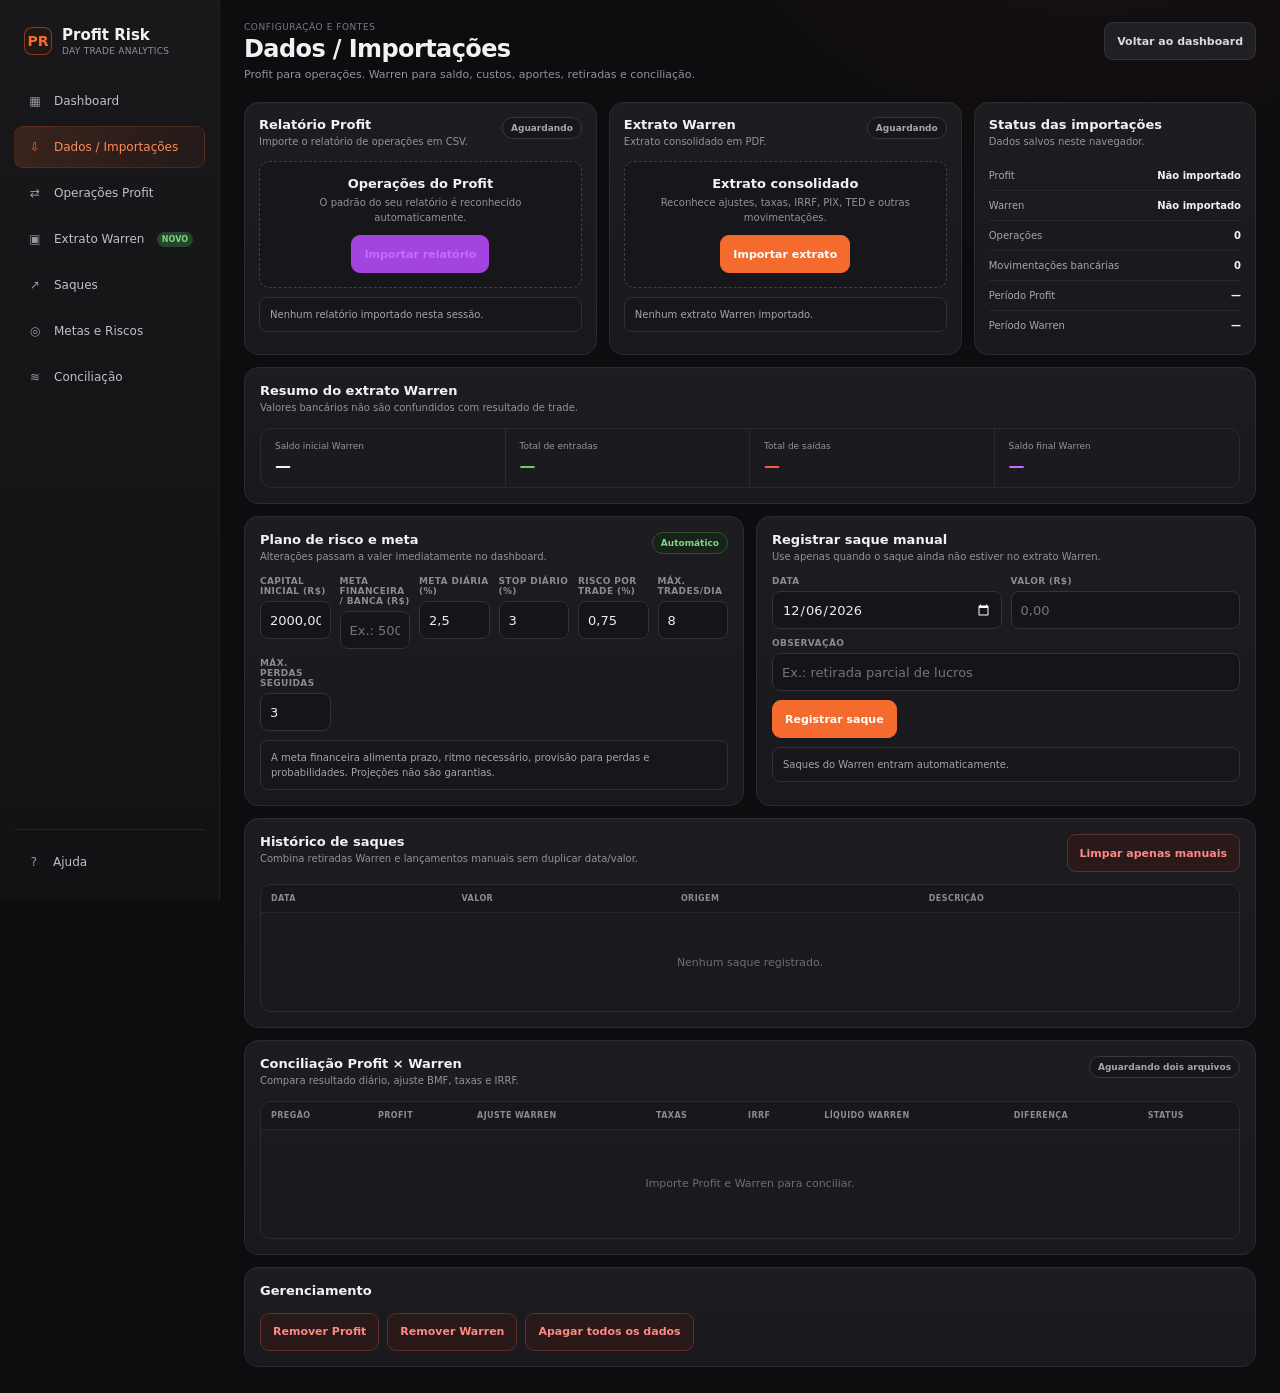
==== profit-risk-daytrade/index.html @ 80a3d30f "Convert Profit Risk to single-page application" ====
<!doctype html><html lang="pt-BR"><head><meta charset="utf-8"><meta name="viewport" content="width=device-width,initial-scale=1,viewport-fit=cover"><title>Profit Risk — Controle Day Trade</title><link rel="stylesheet" href="app.css?v=10"><link rel="stylesheet" href="spa.css?v=10"></head><body>
<div class="app-shell"><aside class="sidebar"><div class="brand"><div class="brand-mark">PR</div><div class="brand-copy"><strong>Profit Risk</strong><small>DAY TRADE ANALYTICS</small></div></div><nav class="nav"><a href="#dashboard" data-route="dashboard" data-nav="dashboard"><span class="nav-icon">▦</span><span class="nav-label">Dashboard</span></a><a href="#data" data-route="data" data-nav="data"><span class="nav-icon">⇩</span><span class="nav-label">Dados / Importações</span></a><a href="#profitImport" data-route="profitImport"><span class="nav-icon">⇄</span><span class="nav-label">Operações Profit</span></a><a href="#warrenImport" data-route="warrenImport"><span class="nav-icon">▣</span><span class="nav-label">Extrato Warren</span><span class="nav-badge">NOVO</span></a><a href="#withdrawSection" data-route="withdrawSection"><span class="nav-icon">↗</span><span class="nav-label">Saques</span></a><a href="#riskSection" data-route="riskSection"><span class="nav-icon">◎</span><span class="nav-label">Metas e Riscos</span></a><a href="#reconciliation" data-route="reconciliation"><span class="nav-icon">≋</span><span class="nav-label">Conciliação</span></a></nav><div class="sidebar-bottom"><a class="nav"><span class="nav-icon">?</span><span class="nav-label">Ajuda</span></a></div></aside>
<main class="main">
<section class="view" data-view="dashboard" id="dashboard"><div class="topbar"><div class="title-wrap"><div class="section-kicker">Visão geral</div><h1>Dashboard</h1><p>Desempenho operacional, saldo da conta, risco e projeções em uma única visão.</p></div><div class="top-actions"><div class="btn ghost" id="periodTop">—</div><a class="btn accent" href="#data" data-route="data">Importar dados</a></div></div>
<section class="card card-pad" style="margin-bottom:12px"><div class="card-head"><div><h2>Filtros da análise</h2><p>Os indicadores e gráficos respondem aos filtros. Clique nos próprios gráficos para aprofundar a análise.</p></div><button class="btn" id="resetFilters">Limpar filtros</button></div><div class="filter-row"><div class="field"><label>Data inicial</label><input id="startDate" type="date"></div><div class="field"><label>Data final</label><input id="endDate" type="date"></div><div class="field"><label>Ativo</label><select id="assetFilter"><option value="">Todos</option></select></div><div class="field"><label>Lado</label><select id="sideFilter"><option value="">Compra + Venda</option><option value="C">Compras</option><option value="V">Vendas</option></select></div><div class="field"><label>Quantidade</label><select id="qtyFilter"><option value="">Todas</option></select></div><a class="btn" href="#riskSection" data-route="riskSection">Editar meta/risco</a></div></section>
<div id="activeChartFilters" class="chart-filter-row"></div>
<div class="metrics"><article class="metric balance-hero"><div class="balance-head"><div class="metric-label">Saldo atual da conta</div><span class="balance-source estimated" id="balanceSource">Estimado pelo sistema</span></div><div class="balance-value" id="realBalance">R$ 0,00</div><div class="balance-explain" id="balanceExplain">Importe os dados para calcular.</div><div class="balance-breakdown"><div class="balance-part"><span id="balanceP1Label">Capital inicial</span><strong id="balanceP1">—</strong></div><div class="balance-part"><span id="balanceP2Label">Resultado acumulado</span><strong id="balanceP2">—</strong></div><div class="balance-part"><span id="balanceP3Label">Retiradas</span><strong id="balanceP3">—</strong></div></div></article><article class="metric"><div class="metric-label">Resultado filtrado</div><div class="metric-value" id="net">R$ 0,00</div><div class="metric-sub">Lucro/prejuízo das operações selecionadas</div></article><article class="metric"><div class="metric-label">Profit Factor</div><div class="metric-value" id="pf">—</div><div class="metric-sub">Lucro bruto ÷ prejuízo bruto</div></article><article class="metric"><div class="metric-label">Taxa de acerto</div><div class="metric-value" id="wr">0%</div><div class="metric-sub" id="wl">—</div></article><article class="metric"><div class="metric-label">Payoff</div><div class="metric-value" id="payoff">—</div><div class="metric-sub">Ganho médio ÷ perda média</div></article><article class="metric"><div class="metric-label">Drawdown operacional</div><div class="metric-value" id="dd">R$ 0,00</div><div class="metric-sub">Pior queda da curva operacional</div></article></div>
<div class="dashboard-grid"><div class="main-col"><section class="card card-pad"><div class="card-head"><div><h2>Curva de patrimônio</h2><p>Passe o mouse sobre a linha para ver valores pontuais.</p></div></div><div class="legend"><span><i class="dot" style="background:#a344df"></i>Capital operacional</span><span><i class="dot" style="background:#f56a2d"></i>Banca após retiradas</span></div><div class="chart-box"><div id="equityChart" class="chart-host"></div></div></section><div class="two-col"><section class="card card-pad"><div class="card-head"><div><h2>Resultado por pregão</h2><p>Clique em uma barra para filtrar aquele pregão.</p></div></div><div class="chart-box small"><div id="dailyChart" class="chart-host"></div></div></section><section class="card card-pad"><div class="card-head"><div><h2>Desempenho por horário</h2><p>Clique em uma hora para aplicar/remover o filtro.</p></div></div><div class="chart-box small"><div id="hourChart" class="chart-host"></div></div></section></div><div class="two-col"><section class="card card-pad"><div class="card-head"><div><h2>Compra x venda</h2><p>Clique para analisar somente compras ou vendas.</p></div></div><div class="chart-box small"><div id="sideChart" class="chart-host"></div></div></section><section class="card card-pad"><div class="card-head"><div><h2>Resultado por nº do trade</h2><p>Clique para isolar a posição da operação dentro do dia.</p></div></div><div class="chart-box small"><div id="ordinalChart" class="chart-host"></div></div></section></div><section class="card card-pad"><div class="card-head"><div><h2>Pregões consolidados</h2><p>Resultado, quantidade, acerto e aderência ao plano.</p></div></div><div class="table-wrap"><table class="table"><thead><tr><th>Data</th><th>Resultado</th><th>Trades</th><th>Acerto</th><th>Pico intradia</th><th>Pior intradia</th><th>Status</th></tr></thead><tbody id="daysRows"></tbody></table></div></section></div>
<aside class="side-col"><section class="card card-pad goal-card"><div class="card-head"><div><h2>Meta financeira e projeção</h2><p>Estimativa probabilística usando seus pregões anteriores.</p></div><span class="status-pill" id="goalStatus">Sem meta</span></div><div class="goal-top"><div><div class="metric-label">Meta de banca</div><div class="goal-amount" id="goalAmountView">—</div><div class="metric-sub" id="goalGap">Configure uma meta.</div></div><div style="text-align:right"><div class="metric-label">Progresso</div><strong id="goalProgressText">0%</strong></div></div><div class="progress-track"><div class="progress-fill" id="goalProgress"></div></div><div class="goal-stats"><div class="goal-stat"><span>Prazo mediano</span><strong id="medianDays">—</strong></div><div class="goal-stat"><span>Prazo conservador</span><strong id="p80Days">—</strong></div><div class="goal-stat"><span>Média líquida necessária</span><strong id="neededDaily">—</strong></div><div class="goal-stat"><span>Meta diária c/ provisão</span><strong id="recommendedDaily">—</strong></div></div><div class="prob-row"><div class="prob"><span>Chance em 30 pregões</span><strong id="prob30">—</strong></div><div class="prob"><span>Chance em 60 pregões</span><strong id="prob60">—</strong></div><div class="prob"><span>Chance em 90 pregões</span><strong id="prob90">—</strong></div></div><div class="kpi-list" style="margin-top:8px"><div class="kpi-row"><span>Provisão para dias negativos</span><strong class="warn" id="lossProvision">—</strong></div><div class="kpi-row"><span>Frequência de dias negativos</span><strong id="lossRate">—</strong></div><div class="kpi-row"><span>Média líquida por pregão</span><strong id="histDaily">—</strong></div></div><div class="confidence" id="goalConfidence">Estimativas estatísticas, não garantia de resultado.</div></section><section class="card card-pad"><div class="card-head"><div><h2>Orientação da meta</h2><p>Ritmo, riscos e pontos de atenção.</p></div></div><div class="robot" id="goalAdvice"></div></section><section class="card card-pad"><div class="card-head"><div><h2>Resumo financeiro</h2><p>Saldo, resultado e movimentações separados.</p></div></div><div class="kpi-list" id="financialSummary"></div></section><section class="card card-pad"><div class="card-head"><div><h2>Diagnóstico operacional</h2></div></div><div class="robot" id="robot"></div></section></aside></div><div class="footerbar"><div class="footer-item"><span>Última importação Profit</span><strong id="lastProfit">—</strong></div><div class="footer-item"><span>Extrato Warren</span><strong id="lastWarren">—</strong></div><div class="footer-item"><span>Período analisado</span><strong id="footerPeriod">—</strong></div><div class="footer-item"><span>Total de operações</span><strong id="footerTrades">0</strong></div><div class="footer-item"><span>Status</span><strong class="pos" id="footerStatus">Aguardando dados</strong></div></div></section>
<section class="view" data-view="data" id="data"><div class="topbar"><div class="title-wrap"><div class="section-kicker">Configuração e fontes</div><h1>Dados / Importações</h1><p>Profit para operações. Warren para saldo, custos, aportes, retiradas e conciliação.</p></div><div class="top-actions"><a class="btn" href="#dashboard" data-route="dashboard">Voltar ao dashboard</a></div></div>
<section class="import-grid"><article class="card import-card data-view-section" id="profitImport"><div class="card-head"><div><h2>Relatório Profit</h2><p>Importe o relatório de operações em CSV.</p></div><span class="status-pill" id="profitStatus">Aguardando</span></div><div class="drop-zone" id="profitDrop"><div><strong>Operações do Profit</strong><p>O padrão do seu relatório é reconhecido automaticamente.</p><label class="file-btn purple">Importar relatório<input id="profitFile" type="file" accept=".csv"></label></div></div><div class="notice" id="profitMsg">Nenhum relatório importado nesta sessão.</div></article><article class="card import-card data-view-section" id="warrenImport"><div class="card-head"><div><h2>Extrato Warren</h2><p>Extrato consolidado em PDF.</p></div><span class="status-pill" id="warrenStatus">Aguardando</span></div><div class="drop-zone" id="warrenDrop"><div><strong>Extrato consolidado</strong><p>Reconhece ajustes, taxas, IRRF, PIX, TED e outras movimentações.</p><label class="file-btn accent">Importar extrato<input id="warrenFile" type="file" accept=".pdf,application/pdf"></label></div></div><div class="notice" id="warrenMsg">Nenhum extrato Warren importado.</div></article><article class="card import-card"><div class="card-head"><div><h2>Status das importações</h2><p>Dados salvos neste navegador.</p></div></div><div class="kpi-list"><div class="kpi-row"><span>Profit</span><strong id="profitMeta">—</strong></div><div class="kpi-row"><span>Warren</span><strong id="warrenMeta">—</strong></div><div class="kpi-row"><span>Operações</span><strong id="tradeCount">0</strong></div><div class="kpi-row"><span>Movimentações bancárias</span><strong id="movementCount">0</strong></div><div class="kpi-row"><span>Período Profit</span><strong id="profitPeriod">—</strong></div><div class="kpi-row"><span>Período Warren</span><strong id="warrenPeriod">—</strong></div></div></article></section>
<section class="card card-pad" style="margin-top:12px"><div class="card-head"><div><h2>Resumo do extrato Warren</h2><p>Valores bancários não são confundidos com resultado de trade.</p></div></div><div class="summary-strip"><div class="summary-item"><span>Saldo inicial Warren</span><strong id="wInitial">—</strong></div><div class="summary-item"><span>Total de entradas</span><strong class="pos" id="wEntries">—</strong></div><div class="summary-item"><span>Total de saídas</span><strong class="neg" id="wExits">—</strong></div><div class="summary-item"><span>Saldo final Warren</span><strong class="purple" id="wFinal">—</strong></div></div></section>
<section class="two-col" style="margin-top:12px"><article class="card card-pad data-view-section" id="riskSection"><div class="card-head"><div><h2>Plano de risco e meta</h2><p>Alterações passam a valer imediatamente no dashboard.</p></div><span class="status-pill good">Automático</span></div><div class="form-grid six"><div class="field"><label>Capital inicial (R$)</label><input id="capital" inputmode="decimal"></div><div class="field"><label>Meta financeira / banca (R$)</label><input id="goalAmount" inputmode="decimal" placeholder="Ex.: 5000,00"></div><div class="field"><label>Meta diária (%)</label><input id="goalPct" inputmode="decimal"></div><div class="field"><label>Stop diário (%)</label><input id="stopPct" inputmode="decimal"></div><div class="field"><label>Risco por trade (%)</label><input id="riskPct" inputmode="decimal"></div><div class="field"><label>Máx. trades/dia</label><input id="maxTrades" type="number" min="1" max="100"></div><div class="field"><label>Máx. perdas seguidas</label><input id="maxLosses" type="number" min="1" max="20"></div></div><div class="notice">A meta financeira alimenta prazo, ritmo necessário, provisão para perdas e probabilidades. Projeções não são garantias.</div></article><article class="card card-pad data-view-section" id="withdrawSection"><div class="card-head"><div><h2>Registrar saque manual</h2><p>Use apenas quando o saque ainda não estiver no extrato Warren.</p></div></div><form id="withdrawForm"><div class="form-grid two"><div class="field"><label>Data</label><input id="withdrawDate" type="date" required></div><div class="field"><label>Valor (R$)</label><input id="withdrawValue" inputmode="decimal" required placeholder="0,00"></div><div class="field" style="grid-column:1/-1"><label>Observação</label><input id="withdrawNote" placeholder="Ex.: retirada parcial de lucros"></div></div><div style="margin-top:9px"><button class="btn accent" type="submit">Registrar saque</button></div></form><div class="notice" id="withdrawMsg">Saques do Warren entram automaticamente.</div></article></section>
<section class="card card-pad" style="margin-top:12px"><div class="card-head"><div><h2>Histórico de saques</h2><p>Combina retiradas Warren e lançamentos manuais sem duplicar data/valor.</p></div><button class="btn danger" id="clearManualWithdrawals">Limpar apenas manuais</button></div><div class="table-wrap"><table class="table"><thead><tr><th>Data</th><th>Valor</th><th>Origem</th><th>Descrição</th></tr></thead><tbody id="withdrawRows"></tbody></table></div></section>
<section class="card card-pad data-view-section" id="reconciliation" style="margin-top:12px"><div class="card-head"><div><h2>Conciliação Profit × Warren</h2><p>Compara resultado diário, ajuste BMF, taxas e IRRF.</p></div><span class="status-pill" id="reconStatus">Aguardando dois arquivos</span></div><div class="table-wrap"><table class="table"><thead><tr><th>Pregão</th><th>Profit</th><th>Ajuste Warren</th><th>Taxas</th><th>IRRF</th><th>Líquido Warren</th><th>Diferença</th><th>Status</th></tr></thead><tbody id="reconRows"></tbody></table></div></section><section class="card card-pad" style="margin-top:12px"><div class="card-head"><div><h2>Gerenciamento</h2></div></div><div class="top-actions"><button class="btn danger" id="clearProfit">Remover Profit</button><button class="btn danger" id="clearWarren">Remover Warren</button><button class="btn danger" id="clearAll">Apagar todos os dados</button></div></section></section>
</main></div><div class="chart-tooltip"></div><script src="base.js?v=10"></script><script src="warren.js?v=10"></script><script src="goalcharts.js?v=10"></script><script src="interactive-charts.js?v=10"></script><script src="spa.js?v=10"></script></body></html>
---- profit-risk-daytrade/app.css ----
:root{
  color-scheme:dark;
  --bg:#0d0c0f;--shell:#141316;--sidebar:#171619;--panel:#1c1b1f;--panel2:#222125;
  --line:#2c2a30;--line2:#35323a;--text:#f4f1f5;--muted:#96919d;--muted2:#706b76;
  --accent:#f56a2d;--accent2:#a344df;--purple:#8f45d7;--good:#69c86e;--bad:#f15b4e;--warn:#e1a13d;--cyan:#5ca9df;
  --radius:14px;--shadow:0 18px 45px rgba(0,0,0,.22)
}
*{box-sizing:border-box}html,body{margin:0;min-height:100%;background:var(--bg);color:var(--text);font-family:Inter,ui-sans-serif,system-ui,-apple-system,BlinkMacSystemFont,"Segoe UI",sans-serif}
body{font-size:14px}.app-shell{min-height:100vh;display:grid;grid-template-columns:220px minmax(0,1fr);background:radial-gradient(circle at 85% -20%,rgba(245,106,45,.06),transparent 28%),var(--bg)}
.sidebar{position:sticky;top:0;height:100vh;padding:22px 14px 16px;border-right:1px solid #211f24;background:linear-gradient(180deg,#18171a 0%,#121114 100%);display:flex;flex-direction:column;z-index:10;overflow:hidden}
.brand{display:flex;align-items:center;gap:10px;padding:4px 10px 24px}.brand-mark{width:28px;height:28px;border-radius:8px;border:1px solid rgba(245,106,45,.45);display:grid;place-items:center;color:var(--accent);font-weight:900;background:#211713}.brand strong{font-size:15px}.brand small{display:block;color:var(--muted);font-size:9px;margin-top:2px;letter-spacing:.03em}
.nav{display:grid;gap:4px}.nav a{min-height:42px;padding:0 11px;border-radius:9px;color:#c3bec7;text-decoration:none;display:flex;align-items:center;gap:10px;font-size:12px;border:1px solid transparent}.nav a:hover{background:#201f23;color:white}.nav a.active{background:linear-gradient(90deg,rgba(245,106,45,.16),rgba(245,106,45,.06));border-color:rgba(245,106,45,.16);color:#ff8a55}.nav-icon{width:18px;color:#9c96a3;text-align:center}.nav a.active .nav-icon{color:var(--accent)}.nav-badge{margin-left:auto;font-size:8px;padding:3px 5px;border-radius:999px;background:#24452a;color:#76d67d;font-weight:800}.sidebar-bottom{margin-top:auto;border-top:1px solid #242228;padding-top:12px;padding-bottom:2px;display:grid;gap:5px;flex:0 0 auto}
.sidebar-bottom>a.nav{min-height:40px;padding:0 11px;border-radius:9px;color:#c3bec7;text-decoration:none;display:flex!important;align-items:center;gap:10px;font-size:12px}.sidebar-bottom>a.nav:hover{background:#201f23;color:#fff}
.main{min-width:0;padding:22px 24px 26px}.topbar{display:flex;justify-content:space-between;align-items:flex-start;gap:18px;margin-bottom:18px}.title-wrap h1{font-size:24px;line-height:1.1;margin:0 0 5px;font-weight:700;letter-spacing:-.025em}.title-wrap p{margin:0;color:var(--muted);font-size:11px;line-height:1.5}.top-actions{display:flex;gap:8px;align-items:center;flex-wrap:wrap}
.btn,.file-btn{min-height:38px;padding:8px 12px;border-radius:9px;border:1px solid var(--line2);background:#201f23;color:#ddd8e0;font:inherit;font-size:11px;font-weight:700;cursor:pointer;text-decoration:none;display:inline-flex;align-items:center;justify-content:center;gap:7px}.btn:hover,.file-btn:hover{border-color:#45414a;background:#242328}.btn.accent,.file-btn.accent{background:var(--accent);border-color:var(--accent);color:#fff!important;-webkit-text-fill-color:#fff!important}.btn.purple,.file-btn.purple{background:var(--accent2);border-color:var(--accent2);color:white}.btn.ghost{background:transparent}.btn.danger{color:#ff8982;border-color:#5d302e;background:#291918}.file-btn input{position:absolute;width:1px;height:1px;opacity:0;pointer-events:none}
.card{background:linear-gradient(180deg,#1d1c20 0%,#19181c 100%);border:1px solid var(--line);border-radius:var(--radius);box-shadow:0 1px 0 rgba(255,255,255,.015) inset;min-width:0}.card-pad{padding:15px}.card-head{display:flex;align-items:flex-start;justify-content:space-between;gap:10px;margin-bottom:12px}.card-head h2{font-size:13px;margin:0 0 3px;font-weight:700}.card-head p{font-size:10px;color:var(--muted);margin:0;line-height:1.45}.section-grid{display:grid;gap:12px}.metrics{display:grid;grid-template-columns:repeat(6,minmax(0,1fr));gap:10px;margin-bottom:12px}.metric{padding:13px 14px;background:#1c1b1f;border:1px solid var(--line);border-radius:12px;min-width:0}.metric-label{font-size:9px;text-transform:uppercase;letter-spacing:.055em;color:#8f8995;margin-bottom:7px;font-weight:700}.metric-value{font-size:clamp(18px,2vw,25px);font-weight:750;letter-spacing:-.035em;white-space:nowrap;overflow:hidden;text-overflow:ellipsis}.metric-sub{font-size:9px;color:var(--muted);margin-top:5px;line-height:1.4}.pos{color:var(--good)!important}.neg{color:var(--bad)!important}.warn{color:var(--warn)!important}.accent{color:var(--accent)!important}.purple{color:#c36cff!important}
.dashboard-grid{display:grid;grid-template-columns:minmax(0,1.8fr) minmax(300px,.82fr);gap:12px;align-items:start}.main-col,.side-col{display:grid;gap:12px}.two-col{display:grid;grid-template-columns:1fr 1fr;gap:12px}.three-col{display:grid;grid-template-columns:repeat(3,1fr);gap:12px}.chart-box{height:280px;position:relative}.chart-box.small{height:218px}.chart-host,.chart-host svg{width:100%;height:100%;display:block}.chart-empty{height:100%;display:grid;place-items:center;color:var(--muted2);font-size:11px}.legend{display:flex;gap:14px;flex-wrap:wrap;color:var(--muted);font-size:9px;margin-bottom:6px}.legend span{display:inline-flex;align-items:center;gap:5px}.dot{width:7px;height:7px;border-radius:50%}
.filter-row{display:grid;grid-template-columns:1fr 1fr 1fr 1fr 1fr auto;gap:8px;align-items:end}.field label{display:block;color:#8f8995;font-size:9px;font-weight:700;margin-bottom:5px;text-transform:uppercase;letter-spacing:.04em}.field input,.field select,.field textarea{width:100%;min-height:38px;border-radius:8px;border:1px solid #34313a;background:#151418;color:#eeeaf0;padding:7px 9px;font:inherit;font-size:13px}.field textarea{min-height:72px;resize:vertical}.field input:focus,.field select:focus,.field textarea:focus{outline:2px solid rgba(245,106,45,.18);border-color:#67402f}.form-grid{display:grid;grid-template-columns:repeat(4,1fr);gap:9px}.form-grid.two{grid-template-columns:1fr 1fr}.form-grid.six{grid-template-columns:repeat(6,1fr)}
.import-grid{display:grid;grid-template-columns:1fr 1fr .8fr;gap:12px}.import-card{padding:14px}.drop-zone{min-height:125px;border:1px dashed #423e47;border-radius:10px;background:#17161a;display:flex;align-items:center;justify-content:center;text-align:center;padding:14px}.drop-zone.drag{border-color:var(--accent);background:#211714}.drop-zone strong{display:block;font-size:13px;margin-bottom:5px}.drop-zone p{margin:0 0 10px;color:var(--muted);font-size:10px;line-height:1.45}.status-pill{display:inline-flex;align-items:center;gap:5px;padding:5px 8px;border:1px solid #393640;border-radius:999px;background:#17161a;color:#aaa4b0;font-size:9px;font-weight:700}.status-pill.good{color:#7bd982;border-color:#2c5030;background:#172219}.status-pill.bad{color:#ff8881;border-color:#5d302e;background:#291918}
.notice{margin-top:9px;padding:9px 10px;border-radius:8px;border:1px solid #332f38;background:#17161a;color:#a8a2ad;font-size:10px;line-height:1.5}.notice.good{border-color:#29492e;background:#172019;color:#91db96}.notice.bad{border-color:#59302f;background:#261817;color:#ff9b95}.notice.warn{border-color:#58421f;background:#261f14;color:#eac071}
.summary-strip{display:grid;grid-template-columns:repeat(4,1fr);border:1px solid var(--line);border-radius:11px;overflow:hidden;background:#1b1a1e}.summary-item{padding:12px 14px;border-right:1px solid var(--line)}.summary-item:last-child{border-right:0}.summary-item span{display:block;font-size:9px;color:var(--muted);margin-bottom:5px}.summary-item strong{font-size:16px}
.table-wrap{overflow:auto;border:1px solid var(--line);border-radius:10px}.table{width:100%;border-collapse:collapse;min-width:740px;font-size:10px}.table th,.table td{padding:9px 10px;border-bottom:1px solid #2a282e;text-align:left;white-space:nowrap}.table th{font-size:8px;text-transform:uppercase;letter-spacing:.05em;color:#8f8995;background:#18171b}.table tr:last-child td{border-bottom:0}.table tbody tr:hover{background:#201f23}
.robot{display:grid;gap:7px}.robot-item{padding:10px;border-radius:9px;border:1px solid #312f36;background:#18171b;font-size:10px;line-height:1.5;color:#c2bdc7}.robot-item strong{display:block;font-size:9px;text-transform:uppercase;letter-spacing:.05em;margin-bottom:3px}.robot-item.good{border-color:#2b4b2f;background:#172019}.robot-item.warning{border-color:#58421f;background:#241e14}.robot-item.bad{border-color:#58302e;background:#261817}
.goal-card{overflow:hidden}.goal-top{display:grid;grid-template-columns:1fr auto;gap:14px;align-items:start}.goal-amount{font-size:30px;font-weight:760;letter-spacing:-.04em}.progress-track{height:8px;border-radius:99px;background:#2a2830;overflow:hidden;margin:12px 0 7px}.progress-fill{height:100%;border-radius:99px;background:linear-gradient(90deg,var(--accent2),var(--accent));width:0}.goal-stats{display:grid;grid-template-columns:repeat(4,1fr);gap:8px;margin-top:11px}.goal-stat{padding:9px;border-radius:8px;background:#17161a;border:1px solid #2b2930}.goal-stat span{display:block;color:#8f8995;font-size:8px;text-transform:uppercase;margin-bottom:4px}.goal-stat strong{font-size:12px}.prob-row{display:grid;grid-template-columns:repeat(3,1fr);gap:7px;margin-top:9px}.prob{padding:8px;border-radius:8px;background:#17161a;border:1px solid #2b2930;text-align:center}.prob span{display:block;color:#8f8995;font-size:8px;margin-bottom:3px}.prob strong{font-size:13px}.confidence{font-size:9px;color:var(--muted);margin-top:8px;line-height:1.45}
.kpi-list{display:grid}.kpi-row{display:flex;justify-content:space-between;gap:12px;padding:9px 0;border-bottom:1px solid #29272d;font-size:10px}.kpi-row:last-child{border-bottom:0}.kpi-row span{color:#aaa4af}.kpi-row strong{font-weight:700;text-align:right}
.footerbar{margin-top:12px;display:grid;grid-template-columns:repeat(5,1fr);border:1px solid var(--line);background:#17161a;border-radius:10px;overflow:hidden}.footer-item{padding:9px 11px;border-right:1px solid var(--line)}.footer-item:last-child{border-right:0}.footer-item span{display:block;font-size:8px;color:#77717d;margin-bottom:3px;text-transform:uppercase}.footer-item strong{font-size:10px;font-weight:650}
.modal-backdrop{position:fixed;inset:0;background:rgba(0,0,0,.6);display:none;align-items:center;justify-content:center;z-index:50;padding:18px}.modal-backdrop.show{display:flex}.modal{width:min(720px,100%);max-height:88vh;overflow:auto;background:#1a191d;border:1px solid #34313a;border-radius:14px;box-shadow:var(--shadow);padding:16px}
@media(max-width:1250px){.metrics{grid-template-columns:repeat(3,1fr)}.dashboard-grid{grid-template-columns:1fr}.import-grid{grid-template-columns:1fr 1fr}.import-grid>*:last-child{grid-column:1/-1}.form-grid.six{grid-template-columns:repeat(3,1fr)}}
@media(max-width:900px){.app-shell{grid-template-columns:76px minmax(0,1fr)}.sidebar{padding-inline:9px}.brand{padding-inline:4px}.brand-copy,.nav-label,.sidebar-bottom .nav-label{display:none}.nav a{justify-content:center;padding:0}.main{padding:16px}.two-col,.three-col{grid-template-columns:1fr}.filter-row{grid-template-columns:1fr 1fr 1fr}.form-grid,.form-grid.six{grid-template-columns:1fr 1fr}.goal-stats{grid-template-columns:1fr 1fr}.footerbar{grid-template-columns:1fr 1fr}.footer-item{border-bottom:1px solid var(--line)}.sidebar-bottom>a.nav{justify-content:center;padding:0}}
@media(max-width:600px){.app-shell{display:block}.sidebar{position:static;height:auto;display:block;padding:10px;border-right:0;border-bottom:1px solid #242228}.brand{padding:4px 6px 10px}.brand-copy{display:block}.nav{display:flex;overflow-x:auto}.nav a{min-width:42px;padding:0 10px}.nav-label{display:none}.sidebar-bottom{display:none}.main{padding:12px}.topbar{display:block}.top-actions{margin-top:10px}.metrics,.import-grid,.filter-row,.form-grid,.form-grid.two,.form-grid.six,.summary-strip,.goal-stats,.prob-row{grid-template-columns:1fr}.summary-item{border-right:0;border-bottom:1px solid var(--line)}.footerbar{grid-template-columns:1fr}.footer-item{border-right:0}.chart-box{height:240px}}
---- profit-risk-daytrade/spa.css ----
.view{display:none}.view.active{display:block;animation:viewIn .16s ease-out}@keyframes viewIn{from{opacity:.55;transform:translateY(2px)}to{opacity:1;transform:none}}
.nav a{cursor:pointer}.balance-hero{grid-column:span 2;padding:15px 16px;background:linear-gradient(135deg,#201d24,#18171b);border-color:#3b3640}.balance-head{display:flex;align-items:center;justify-content:space-between;gap:10px}.balance-source{font-size:8px;font-weight:800;padding:4px 7px;border-radius:999px;border:1px solid #3b3740;color:#b8b2bc;background:#151418}.balance-source.confirmed{color:#7bd982;border-color:#2c5030;background:#172219}.balance-source.estimated{color:#eac071;border-color:#58421f;background:#261f14}.balance-value{font-size:32px;font-weight:780;letter-spacing:-.045em;margin-top:5px}.balance-explain{font-size:10px;color:#aaa4af;line-height:1.45;margin-top:4px}.balance-breakdown{display:grid;grid-template-columns:repeat(3,1fr);gap:7px;margin-top:10px}.balance-part{padding:7px 8px;background:#151418;border:1px solid #29272e;border-radius:7px}.balance-part span{display:block;color:#77717d;font-size:8px;text-transform:uppercase;margin-bottom:2px}.balance-part strong{font-size:10px}.chart-filter-row{display:none;align-items:center;gap:6px;flex-wrap:wrap;margin:0 0 10px}.chart-filter-row.show{display:flex}.chart-filter-label{font-size:9px;color:#8f8995;text-transform:uppercase;font-weight:800}.chart-chip{border:1px solid #4d394e;background:#211b23;color:#ddd8e0;border-radius:999px;padding:5px 8px;font:inherit;font-size:9px;cursor:pointer}.chart-chip:hover{border-color:#a344df}.chart-chip b{color:#c36cff}.chart-interactive rect[data-hit],.chart-interactive circle[data-hit]{cursor:pointer}.chart-interactive .hovered{filter:brightness(1.22);stroke:#fff;stroke-width:1}.chart-tooltip{position:fixed;z-index:100;pointer-events:none;display:none;min-width:112px;padding:7px 9px;border-radius:8px;background:#121116;border:1px solid #3a3640;box-shadow:0 10px 26px rgba(0,0,0,.35);font-size:10px;color:#f4f1f5}.chart-tooltip.show{display:block}.chart-tooltip strong{display:block;margin-bottom:2px}.chart-tooltip small{color:#aaa4af}.nav-separator{height:1px;background:#242228;margin:6px 7px}.section-kicker{font-size:9px;color:#7e7883;text-transform:uppercase;letter-spacing:.06em;margin-bottom:4px}.data-view-section{scroll-margin-top:18px}
@media(max-width:1250px){.balance-hero{grid-column:span 3}}@media(max-width:900px){.balance-hero{grid-column:1/-1}.balance-breakdown{grid-template-columns:1fr 1fr 1fr}}@media(max-width:600px){.balance-breakdown{grid-template-columns:1fr}.balance-value{font-size:27px}}
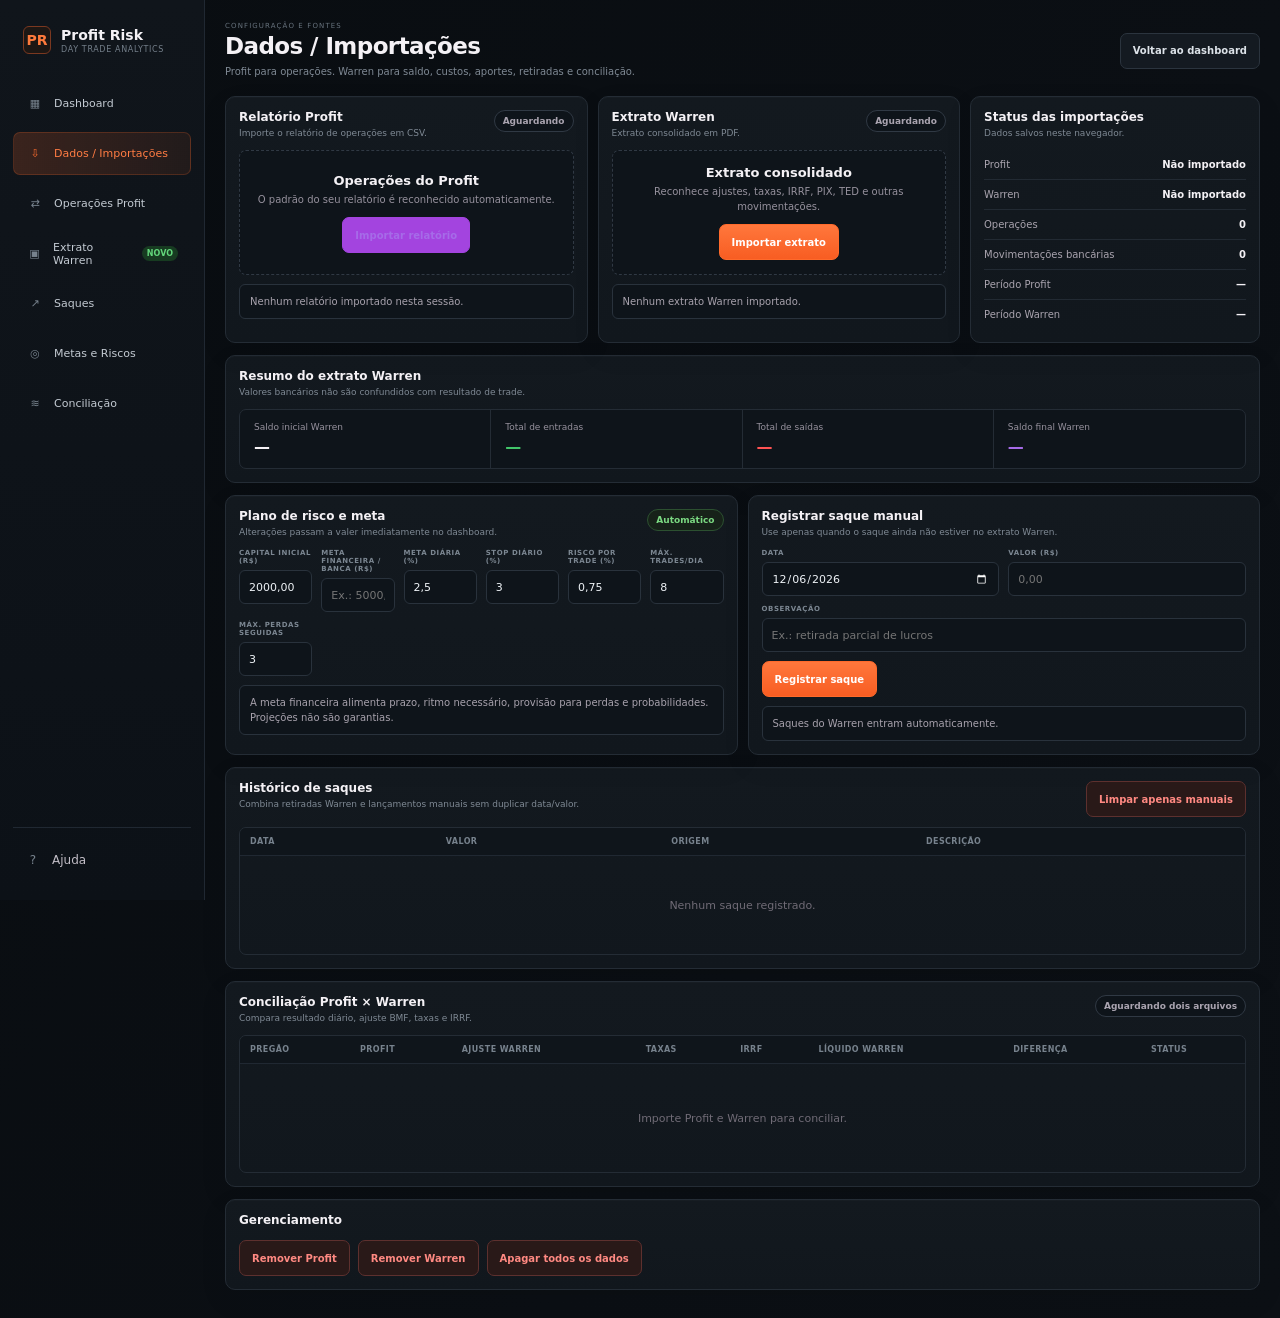
==== commit 44f5d297: "Show weekdays in chart date tooltips" ====
--- a/profit-risk-daytrade/index.html
+++ b/profit-risk-daytrade/index.html
@@ -13,4 +13,4 @@
 <section class="two-col" style="margin-top:12px"><article class="card card-pad data-view-section" id="riskSection"><div class="card-head"><div><h2>Plano de risco e meta</h2><p>Alterações passam a valer imediatamente no dashboard.</p></div><span class="status-pill good">Automático</span></div><div class="form-grid six"><div class="field"><label>Capital inicial (R$)</label><input id="capital" inputmode="decimal"></div><div class="field"><label>Meta financeira / banca (R$)</label><input id="goalAmount" inputmode="decimal" placeholder="Ex.: 5000,00"></div><div class="field"><label>Meta diária (%)</label><input id="goalPct" inputmode="decimal"></div><div class="field"><label>Stop diário (%)</label><input id="stopPct" inputmode="decimal"></div><div class="field"><label>Risco por trade (%)</label><input id="riskPct" inputmode="decimal"></div><div class="field"><label>Máx. trades/dia</label><input id="maxTrades" type="number" min="1" max="100"></div><div class="field"><label>Máx. perdas seguidas</label><input id="maxLosses" type="number" min="1" max="20"></div></div><div class="notice">A meta financeira alimenta prazo, ritmo necessário, provisão para perdas e probabilidades. Projeções não são garantias.</div></article><article class="card card-pad data-view-section" id="withdrawSection"><div class="card-head"><div><h2>Registrar saque manual</h2><p>Use apenas quando o saque ainda não estiver no extrato Warren.</p></div></div><form id="withdrawForm"><div class="form-grid two"><div class="field"><label>Data</label><input id="withdrawDate" type="date" required></div><div class="field"><label>Valor (R$)</label><input id="withdrawValue" inputmode="decimal" required placeholder="0,00"></div><div class="field" style="grid-column:1/-1"><label>Observação</label><input id="withdrawNote" placeholder="Ex.: retirada parcial de lucros"></div></div><div style="margin-top:9px"><button class="btn accent" type="submit">Registrar saque</button></div></form><div class="notice" id="withdrawMsg">Saques do Warren entram automaticamente.</div></article></section>
 <section class="card card-pad" style="margin-top:12px"><div class="card-head"><div><h2>Histórico de saques</h2><p>Combina retiradas Warren e lançamentos manuais sem duplicar data/valor.</p></div><button class="btn danger" id="clearManualWithdrawals">Limpar apenas manuais</button></div><div class="table-wrap"><table class="table"><thead><tr><th>Data</th><th>Valor</th><th>Origem</th><th>Descrição</th></tr></thead><tbody id="withdrawRows"></tbody></table></div></section>
 <section class="card card-pad data-view-section" id="reconciliation" style="margin-top:12px"><div class="card-head"><div><h2>Conciliação Profit × Warren</h2><p>Compara resultado diário, ajuste BMF, taxas e IRRF.</p></div><span class="status-pill" id="reconStatus">Aguardando dois arquivos</span></div><div class="table-wrap"><table class="table"><thead><tr><th>Pregão</th><th>Profit</th><th>Ajuste Warren</th><th>Taxas</th><th>IRRF</th><th>Líquido Warren</th><th>Diferença</th><th>Status</th></tr></thead><tbody id="reconRows"></tbody></table></div></section><section class="card card-pad" style="margin-top:12px"><div class="card-head"><div><h2>Gerenciamento</h2></div></div><div class="top-actions"><button class="btn danger" id="clearProfit">Remover Profit</button><button class="btn danger" id="clearWarren">Remover Warren</button><button class="btn danger" id="clearAll">Apagar todos os dados</button></div></section></section>
-</main></div><div class="chart-tooltip"></div><script src="base.js?v=10"></script><script src="warren.js?v=10"></script><script src="goalcharts.js?v=10"></script><script src="interactive-charts.js?v=10"></script><script src="spa.js?v=10"></script></body></html>+</main></div><div class="chart-tooltip"></div><script src="base.js?v=11"></script><script src="warren.js?v=10"></script><script src="goalcharts.js?v=10"></script><script src="interactive-charts.js?v=11"></script><script src="spa.js?v=10"></script></body></html>
--- a/profit-risk-daytrade/spa.css
+++ b/profit-risk-daytrade/spa.css
@@ -1,3 +1,18 @@
 .view{display:none}.view.active{display:block;animation:viewIn .16s ease-out}@keyframes viewIn{from{opacity:.55;transform:translateY(2px)}to{opacity:1;transform:none}}
 .nav a{cursor:pointer}.balance-hero{grid-column:span 2;padding:15px 16px;background:linear-gradient(135deg,#201d24,#18171b);border-color:#3b3640}.balance-head{display:flex;align-items:center;justify-content:space-between;gap:10px}.balance-source{font-size:8px;font-weight:800;padding:4px 7px;border-radius:999px;border:1px solid #3b3740;color:#b8b2bc;background:#151418}.balance-source.confirmed{color:#7bd982;border-color:#2c5030;background:#172219}.balance-source.estimated{color:#eac071;border-color:#58421f;background:#261f14}.balance-value{font-size:32px;font-weight:780;letter-spacing:-.045em;margin-top:5px}.balance-explain{font-size:10px;color:#aaa4af;line-height:1.45;margin-top:4px}.balance-breakdown{display:grid;grid-template-columns:repeat(3,1fr);gap:7px;margin-top:10px}.balance-part{padding:7px 8px;background:#151418;border:1px solid #29272e;border-radius:7px}.balance-part span{display:block;color:#77717d;font-size:8px;text-transform:uppercase;margin-bottom:2px}.balance-part strong{font-size:10px}.chart-filter-row{display:none;align-items:center;gap:6px;flex-wrap:wrap;margin:0 0 10px}.chart-filter-row.show{display:flex}.chart-filter-label{font-size:9px;color:#8f8995;text-transform:uppercase;font-weight:800}.chart-chip{border:1px solid #4d394e;background:#211b23;color:#ddd8e0;border-radius:999px;padding:5px 8px;font:inherit;font-size:9px;cursor:pointer}.chart-chip:hover{border-color:#a344df}.chart-chip b{color:#c36cff}.chart-interactive rect[data-hit],.chart-interactive circle[data-hit]{cursor:pointer}.chart-interactive .hovered{filter:brightness(1.22);stroke:#fff;stroke-width:1}.chart-tooltip{position:fixed;z-index:100;pointer-events:none;display:none;min-width:112px;padding:7px 9px;border-radius:8px;background:#121116;border:1px solid #3a3640;box-shadow:0 10px 26px rgba(0,0,0,.35);font-size:10px;color:#f4f1f5}.chart-tooltip.show{display:block}.chart-tooltip strong{display:block;margin-bottom:2px}.chart-tooltip small{color:#aaa4af}.nav-separator{height:1px;background:#242228;margin:6px 7px}.section-kicker{font-size:9px;color:#7e7883;text-transform:uppercase;letter-spacing:.06em;margin-bottom:4px}.data-view-section{scroll-margin-top:18px}
-@media(max-width:1250px){.balance-hero{grid-column:span 3}}@media(max-width:900px){.balance-hero{grid-column:1/-1}.balance-breakdown{grid-template-columns:1fr 1fr 1fr}}@media(max-width:600px){.balance-breakdown{grid-template-columns:1fr}.balance-value{font-size:27px}}
+
+/* Dashboard profissional — layout aprovado */
+:root{--pro-panel:#12171d;--pro-panel-2:#151b22;--pro-line:#242c35;--pro-muted:#89939e;--pro-text:#f4f7fa;--pro-orange:#ff6a2b;--pro-purple:#8c52e8;--pro-green:#42c56a;--pro-red:#ff5353}
+body{background:#090d11}.app-shell{grid-template-columns:205px minmax(0,1fr);background:linear-gradient(120deg,#090d11 0%,#0b0f14 64%,#0c1015 100%)}
+.sidebar{background:linear-gradient(180deg,#10151b 0%,#0c1117 100%);border-right:1px solid #202832;padding:24px 13px 18px}.brand{padding:2px 10px 28px}.brand-mark{border-radius:6px;background:#1d1714;border-color:#7b3820;color:#ff7a3c}.brand strong{font-size:14px}.brand small{font-size:8px;letter-spacing:.08em;color:#747f8a}.nav{gap:7px}.nav a{min-height:43px;border-radius:7px;padding:0 12px;color:#c3cad2;font-size:11px}.nav a:hover{background:#151c23}.nav a.active{background:linear-gradient(90deg,rgba(255,106,43,.18),rgba(255,106,43,.08));border-color:rgba(255,106,43,.2);color:#ff7c43}.nav-icon{color:#77828d}.nav-badge{background:#173b21;color:#63d77c}.sidebar-bottom{border-color:#202832}
+.main{padding:22px 20px 28px;max-width:1680px;width:100%;margin:0 auto}.topbar{align-items:center;margin-bottom:17px}.title-wrap h1{font-size:23px;font-weight:760}.title-wrap p{font-size:10px;color:#7f8994}.section-kicker{font-size:7px;letter-spacing:.16em;color:#68737e}.btn,.file-btn{min-height:36px;border-radius:7px;border-color:#2b343e;background:#141a21;color:#dce2e8;font-size:10px}.btn:hover,.file-btn:hover{background:#19212a;border-color:#394553}.btn.accent,.file-btn.accent{background:linear-gradient(180deg,#ff773c,#f85d22);border-color:#ff6a2b}.card{background:linear-gradient(180deg,#13191f 0%,#11171d 100%);border-color:#242c35;border-radius:10px;box-shadow:inset 0 1px rgba(255,255,255,.015),0 10px 28px rgba(0,0,0,.08)}.card-pad{padding:13px}.card-head{margin-bottom:10px}.card-head h2{font-size:12px}.card-head p{font-size:9px;color:#7f8994}
+#dashboard>.card:first-of-type{padding:12px 13px}.filter-row{gap:9px}.field label{font-size:7px;letter-spacing:.08em;color:#7c8792}.field input,.field select,.field textarea{min-height:34px;border-radius:6px;border-color:#29323c;background:#0e141a;font-size:11px;color:#eef2f6}.field input:focus,.field select:focus,.field textarea:focus{outline:none;border-color:#495766;box-shadow:0 0 0 2px rgba(255,106,43,.08)}
+.metrics{grid-template-columns:1.72fr repeat(4,minmax(0,1fr));gap:9px;margin-bottom:10px}.metric{padding:13px;background:linear-gradient(180deg,#13191f,#11171d);border-color:#242c35;border-radius:9px;min-height:118px;display:flex;flex-direction:column;justify-content:flex-start}.balance-hero{grid-column:auto!important;padding:13px;background:linear-gradient(180deg,#13191f,#11171d);border-color:#27313b}.metric-label{font-size:7px;letter-spacing:.09em;color:#8d98a3;margin-bottom:9px}.metric-value{font-size:24px;font-weight:790}.metric-sub{font-size:8px;color:#7c8791;margin-top:7px}.balance-value{font-size:27px;color:var(--pro-green);font-weight:820;margin-top:1px}.balance-head{align-items:flex-start}.balance-source{font-size:7px;padding:3px 6px}.balance-explain{font-size:8px;margin-top:4px}.balance-breakdown{gap:5px;margin-top:auto;padding-top:9px}.balance-part{background:#0e141a;border-color:#242c35;border-radius:6px;padding:7px}.balance-part span{font-size:6px;color:#74808b}.balance-part strong{font-size:9px}
+.metrics article:has(#dd){grid-column:1/-1;min-height:auto;display:grid;grid-template-columns:180px repeat(4,minmax(90px,1fr));align-items:center;gap:18px;padding:12px 14px;border-left:2px solid rgba(255,83,83,.65)}.metrics article:has(#dd) .metric-label{margin:0}.metrics article:has(#dd) .metric-value{font-size:22px;color:var(--pro-red)!important}.metrics article:has(#dd) .metric-sub{margin:0}.metrics article:has(#dd)::after{content:'Controle a recuperação antes de elevar a exposição';color:#717d88;font-size:8px;justify-self:end}
+.dashboard-grid{grid-template-columns:minmax(0,2.15fr) minmax(285px,.78fr);gap:10px}.main-col,.side-col{gap:10px}.main-col>.card:first-child{padding:13px}.chart-box{height:300px}.chart-box.small{height:190px}.chart-host{border-radius:7px;overflow:hidden}.legend{font-size:8px;gap:15px;margin-bottom:4px}.two-col{gap:10px}.table-wrap{border-color:#242c35;border-radius:7px}.table th{background:#0f151b;color:#77828d}.table th,.table td{border-color:#202832}.goal-card{border-color:#29323d}.goal-amount{font-size:25px}.progress-track{background:#232b34;height:5px}.progress-fill{background:linear-gradient(90deg,#ff6a2b,#a34ce6)}.goal-stats{grid-template-columns:1fr 1fr;gap:6px}.goal-stat,.prob{background:#0e141a;border-color:#242c35;border-radius:6px}.prob-row{gap:6px}.kpi-row{border-color:#222a33}.robot-item{background:#0e141a;border-color:#242c35;border-radius:7px;color:#c7ced6}.robot-item.good{background:#0f1c14;border-color:#23442b}.robot-item.warning{background:#1d1810;border-color:#4a3b20}.robot-item.bad{background:#211214;border-color:#4e2729}.footerbar{background:#0e141a;border-color:#242c35;border-radius:7px}.footer-item{border-color:#242c35}
+#dailyChart,#hourChart,#sideChart,#ordinalChart{background:linear-gradient(180deg,rgba(255,255,255,.005),rgba(255,255,255,0))}.chart-tooltip{background:#0b1117;border-color:#34404d;border-radius:6px;box-shadow:0 12px 32px rgba(0,0,0,.5)}.chart-chip{background:#151a21;border-color:#343d47}.chart-chip b{color:#ff8a55}.pos{color:var(--pro-green)!important}.neg{color:var(--pro-red)!important}.warn{color:#e9a23b!important}.purple{color:#a66be8!important}
+#data .import-grid{gap:10px}.import-card{padding:13px}.drop-zone{background:#0e141a;border-color:#303944;border-radius:7px}.summary-strip{background:#0e141a;border-color:#242c35;border-radius:7px}.summary-item{border-color:#242c35}.notice{background:#0e141a;border-color:#29323c;border-radius:6px}.status-pill{background:#0e141a;border-color:#303944}
+@media(max-width:1400px){.metrics{grid-template-columns:1.55fr repeat(2,1fr)}.balance-hero{grid-row:span 2}.metrics article:has(#dd){grid-column:1/-1}.dashboard-grid{grid-template-columns:minmax(0,1.65fr) minmax(275px,.78fr)}}
+@media(max-width:1100px){.metrics{grid-template-columns:repeat(2,1fr)}.balance-hero{grid-column:1/-1!important;grid-row:auto}.dashboard-grid{grid-template-columns:1fr}.metrics article:has(#dd){display:block}.metrics article:has(#dd)::after{display:none}}
+@media(max-width:900px){.app-shell{grid-template-columns:72px minmax(0,1fr)}.sidebar{padding-inline:8px}.balance-breakdown{grid-template-columns:repeat(3,1fr)}.main{padding:16px 13px}.chart-box{height:260px}}
+@media(max-width:600px){.balance-breakdown{grid-template-columns:1fr}.balance-value{font-size:25px}.metrics{grid-template-columns:1fr}.two-col{grid-template-columns:1fr}.main{padding:12px}.chart-box{height:235px}.chart-box.small{height:210px}}
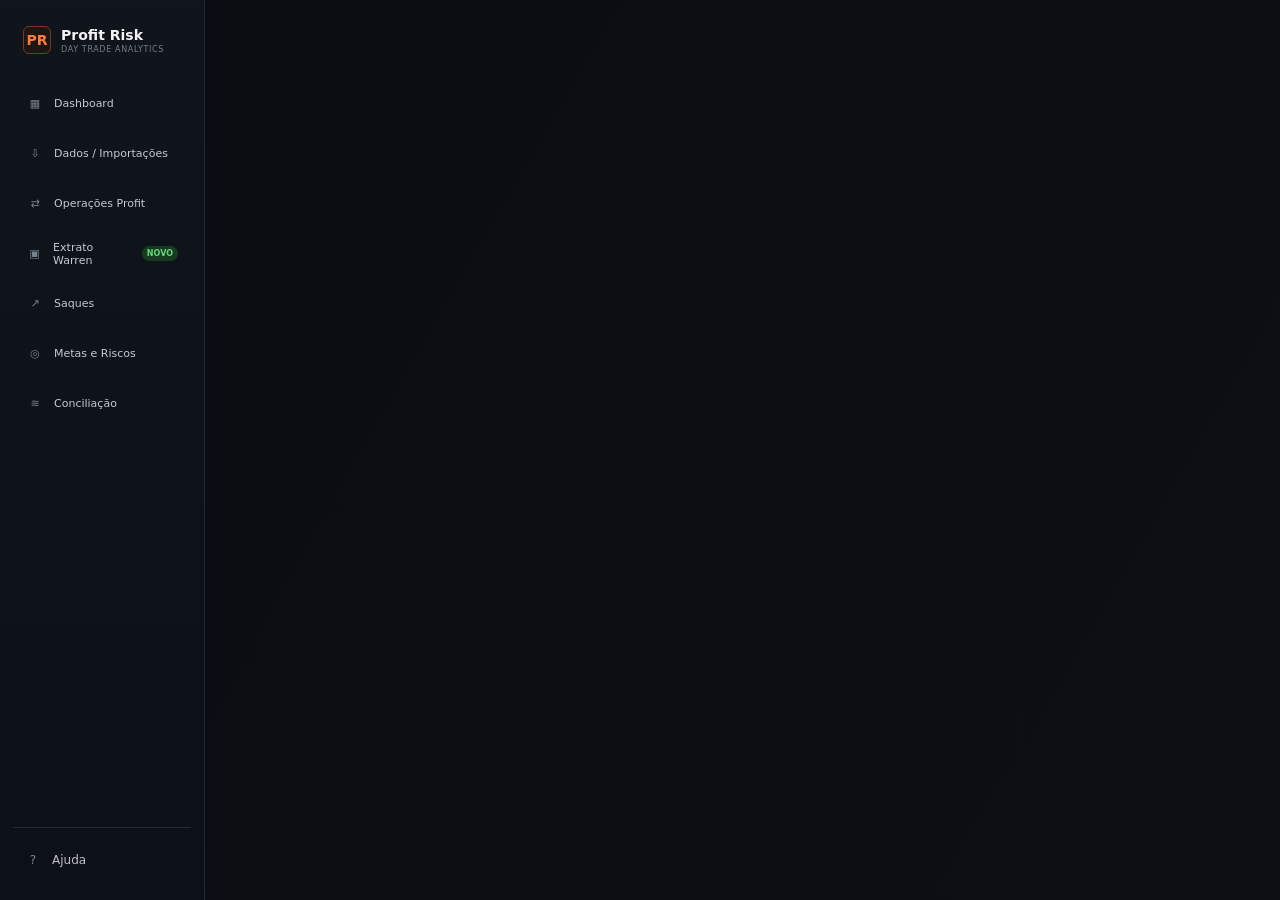
==== commit 7fc9b82c: "Update charts when dashboard filters change" ====
--- a/profit-risk-daytrade/index.html
+++ b/profit-risk-daytrade/index.html
@@ -13,4 +13,4 @@
 <section class="two-col" style="margin-top:12px"><article class="card card-pad data-view-section" id="riskSection"><div class="card-head"><div><h2>Plano de risco e meta</h2><p>Alterações passam a valer imediatamente no dashboard.</p></div><span class="status-pill good">Automático</span></div><div class="form-grid six"><div class="field"><label>Capital inicial (R$)</label><input id="capital" inputmode="decimal"></div><div class="field"><label>Meta financeira / banca (R$)</label><input id="goalAmount" inputmode="decimal" placeholder="Ex.: 5000,00"></div><div class="field"><label>Meta diária (%)</label><input id="goalPct" inputmode="decimal"></div><div class="field"><label>Stop diário (%)</label><input id="stopPct" inputmode="decimal"></div><div class="field"><label>Risco por trade (%)</label><input id="riskPct" inputmode="decimal"></div><div class="field"><label>Máx. trades/dia</label><input id="maxTrades" type="number" min="1" max="100"></div><div class="field"><label>Máx. perdas seguidas</label><input id="maxLosses" type="number" min="1" max="20"></div></div><div class="notice">A meta financeira alimenta prazo, ritmo necessário, provisão para perdas e probabilidades. Projeções não são garantias.</div></article><article class="card card-pad data-view-section" id="withdrawSection"><div class="card-head"><div><h2>Registrar saque manual</h2><p>Use apenas quando o saque ainda não estiver no extrato Warren.</p></div></div><form id="withdrawForm"><div class="form-grid two"><div class="field"><label>Data</label><input id="withdrawDate" type="date" required></div><div class="field"><label>Valor (R$)</label><input id="withdrawValue" inputmode="decimal" required placeholder="0,00"></div><div class="field" style="grid-column:1/-1"><label>Observação</label><input id="withdrawNote" placeholder="Ex.: retirada parcial de lucros"></div></div><div style="margin-top:9px"><button class="btn accent" type="submit">Registrar saque</button></div></form><div class="notice" id="withdrawMsg">Saques do Warren entram automaticamente.</div></article></section>
 <section class="card card-pad" style="margin-top:12px"><div class="card-head"><div><h2>Histórico de saques</h2><p>Combina retiradas Warren e lançamentos manuais sem duplicar data/valor.</p></div><button class="btn danger" id="clearManualWithdrawals">Limpar apenas manuais</button></div><div class="table-wrap"><table class="table"><thead><tr><th>Data</th><th>Valor</th><th>Origem</th><th>Descrição</th></tr></thead><tbody id="withdrawRows"></tbody></table></div></section>
 <section class="card card-pad data-view-section" id="reconciliation" style="margin-top:12px"><div class="card-head"><div><h2>Conciliação Profit × Warren</h2><p>Compara resultado diário, ajuste BMF, taxas e IRRF.</p></div><span class="status-pill" id="reconStatus">Aguardando dois arquivos</span></div><div class="table-wrap"><table class="table"><thead><tr><th>Pregão</th><th>Profit</th><th>Ajuste Warren</th><th>Taxas</th><th>IRRF</th><th>Líquido Warren</th><th>Diferença</th><th>Status</th></tr></thead><tbody id="reconRows"></tbody></table></div></section><section class="card card-pad" style="margin-top:12px"><div class="card-head"><div><h2>Gerenciamento</h2></div></div><div class="top-actions"><button class="btn danger" id="clearProfit">Remover Profit</button><button class="btn danger" id="clearWarren">Remover Warren</button><button class="btn danger" id="clearAll">Apagar todos os dados</button></div></section></section>
-</main></div><div class="chart-tooltip"></div><script src="base.js?v=11"></script><script src="warren.js?v=10"></script><script src="goalcharts.js?v=10"></script><script src="interactive-charts.js?v=11"></script><script src="spa.js?v=10"></script></body></html>
+</main></div><div class="chart-tooltip"></div><script src="base.js?v=11"></script><script src="warren.js?v=10"></script><script src="goalcharts.js?v=10"></script><script src="interactive-charts.js?v=11"></script><script src="spa.js?v=14"></script></body></html>
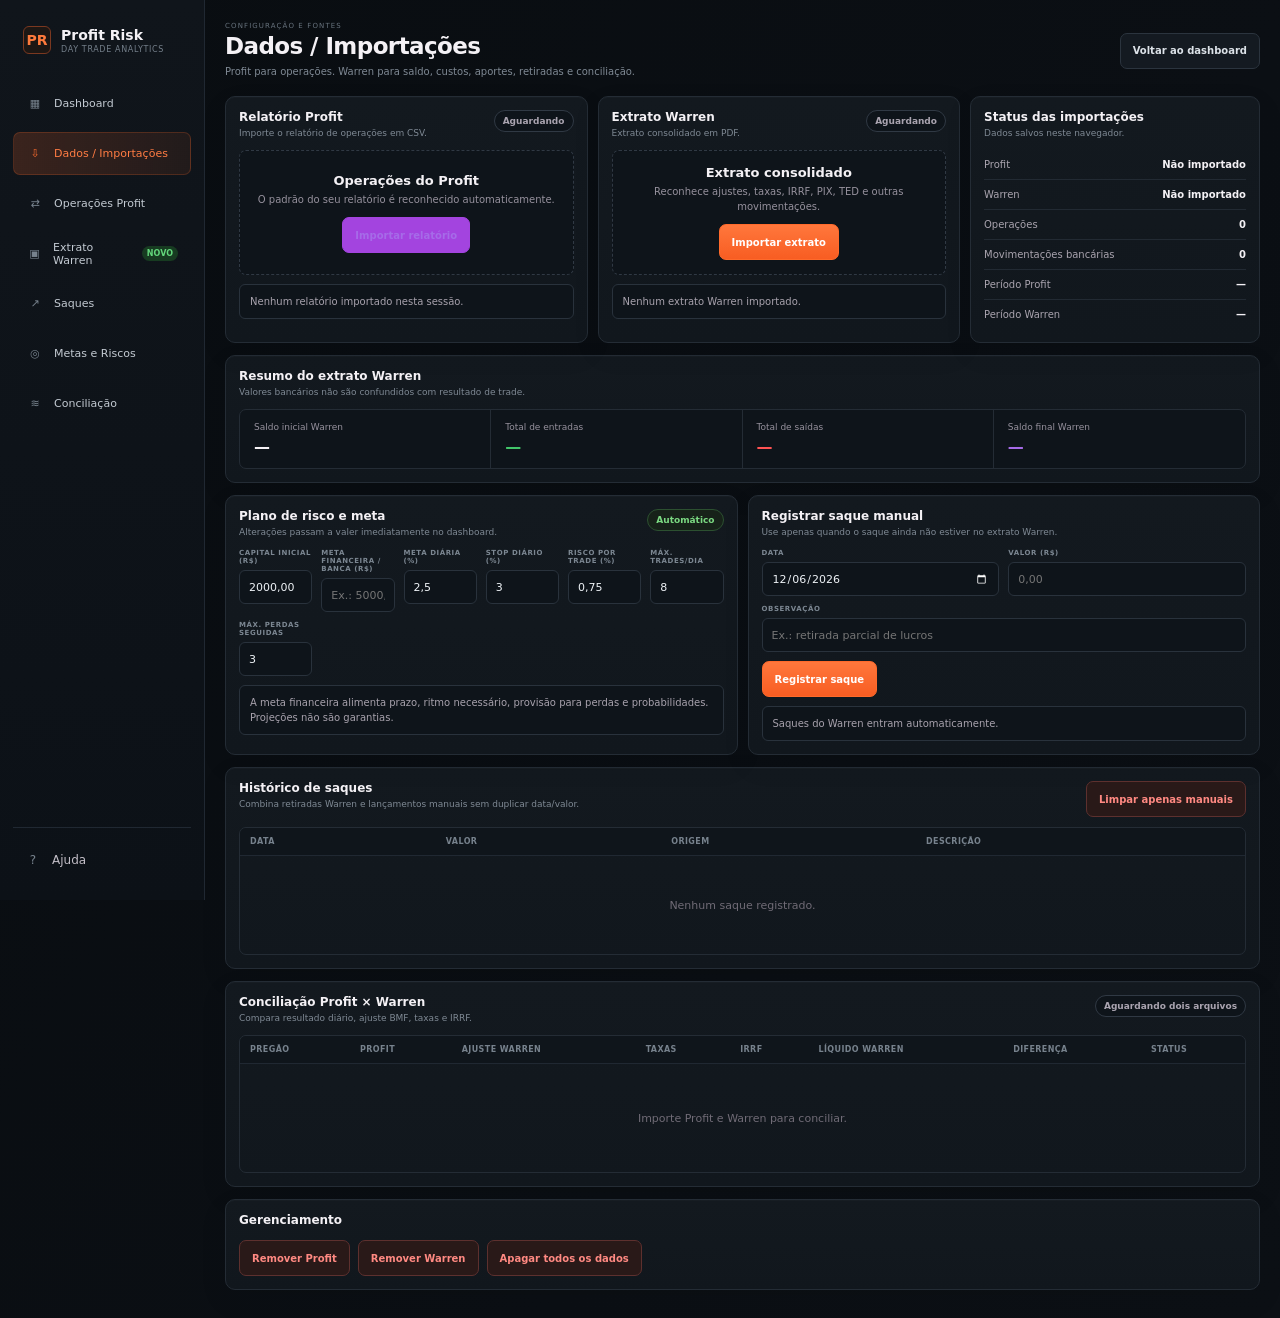
==== commit d29a330d: "Load Profit Risk SPA scripts directly" ====
--- a/profit-risk-daytrade/index.html
+++ b/profit-risk-daytrade/index.html
@@ -13,4 +13,4 @@
 <section class="two-col" style="margin-top:12px"><article class="card card-pad data-view-section" id="riskSection"><div class="card-head"><div><h2>Plano de risco e meta</h2><p>Alterações passam a valer imediatamente no dashboard.</p></div><span class="status-pill good">Automático</span></div><div class="form-grid six"><div class="field"><label>Capital inicial (R$)</label><input id="capital" inputmode="decimal"></div><div class="field"><label>Meta financeira / banca (R$)</label><input id="goalAmount" inputmode="decimal" placeholder="Ex.: 5000,00"></div><div class="field"><label>Meta diária (%)</label><input id="goalPct" inputmode="decimal"></div><div class="field"><label>Stop diário (%)</label><input id="stopPct" inputmode="decimal"></div><div class="field"><label>Risco por trade (%)</label><input id="riskPct" inputmode="decimal"></div><div class="field"><label>Máx. trades/dia</label><input id="maxTrades" type="number" min="1" max="100"></div><div class="field"><label>Máx. perdas seguidas</label><input id="maxLosses" type="number" min="1" max="20"></div></div><div class="notice">A meta financeira alimenta prazo, ritmo necessário, provisão para perdas e probabilidades. Projeções não são garantias.</div></article><article class="card card-pad data-view-section" id="withdrawSection"><div class="card-head"><div><h2>Registrar saque manual</h2><p>Use apenas quando o saque ainda não estiver no extrato Warren.</p></div></div><form id="withdrawForm"><div class="form-grid two"><div class="field"><label>Data</label><input id="withdrawDate" type="date" required></div><div class="field"><label>Valor (R$)</label><input id="withdrawValue" inputmode="decimal" required placeholder="0,00"></div><div class="field" style="grid-column:1/-1"><label>Observação</label><input id="withdrawNote" placeholder="Ex.: retirada parcial de lucros"></div></div><div style="margin-top:9px"><button class="btn accent" type="submit">Registrar saque</button></div></form><div class="notice" id="withdrawMsg">Saques do Warren entram automaticamente.</div></article></section>
 <section class="card card-pad" style="margin-top:12px"><div class="card-head"><div><h2>Histórico de saques</h2><p>Combina retiradas Warren e lançamentos manuais sem duplicar data/valor.</p></div><button class="btn danger" id="clearManualWithdrawals">Limpar apenas manuais</button></div><div class="table-wrap"><table class="table"><thead><tr><th>Data</th><th>Valor</th><th>Origem</th><th>Descrição</th></tr></thead><tbody id="withdrawRows"></tbody></table></div></section>
 <section class="card card-pad data-view-section" id="reconciliation" style="margin-top:12px"><div class="card-head"><div><h2>Conciliação Profit × Warren</h2><p>Compara resultado diário, ajuste BMF, taxas e IRRF.</p></div><span class="status-pill" id="reconStatus">Aguardando dois arquivos</span></div><div class="table-wrap"><table class="table"><thead><tr><th>Pregão</th><th>Profit</th><th>Ajuste Warren</th><th>Taxas</th><th>IRRF</th><th>Líquido Warren</th><th>Diferença</th><th>Status</th></tr></thead><tbody id="reconRows"></tbody></table></div></section><section class="card card-pad" style="margin-top:12px"><div class="card-head"><div><h2>Gerenciamento</h2></div></div><div class="top-actions"><button class="btn danger" id="clearProfit">Remover Profit</button><button class="btn danger" id="clearWarren">Remover Warren</button><button class="btn danger" id="clearAll">Apagar todos os dados</button></div></section></section>
-</main></div><div class="chart-tooltip"></div><script src="base.js?v=11"></script><script src="warren.js?v=10"></script><script src="goalcharts.js?v=10"></script><script src="interactive-charts.js?v=11"></script><script src="spa.js?v=14"></script></body></html>
+</main></div><div class="chart-tooltip"></div><script src="base.js?v=11"></script><script src="warren.js?v=10"></script><script src="goalcharts.js?v=10"></script><script src="interactive-charts.js?v=11"></script><script src="spa-core.js?v=15"></script><script src="nav-pages.js?v=15"></script></body></html>
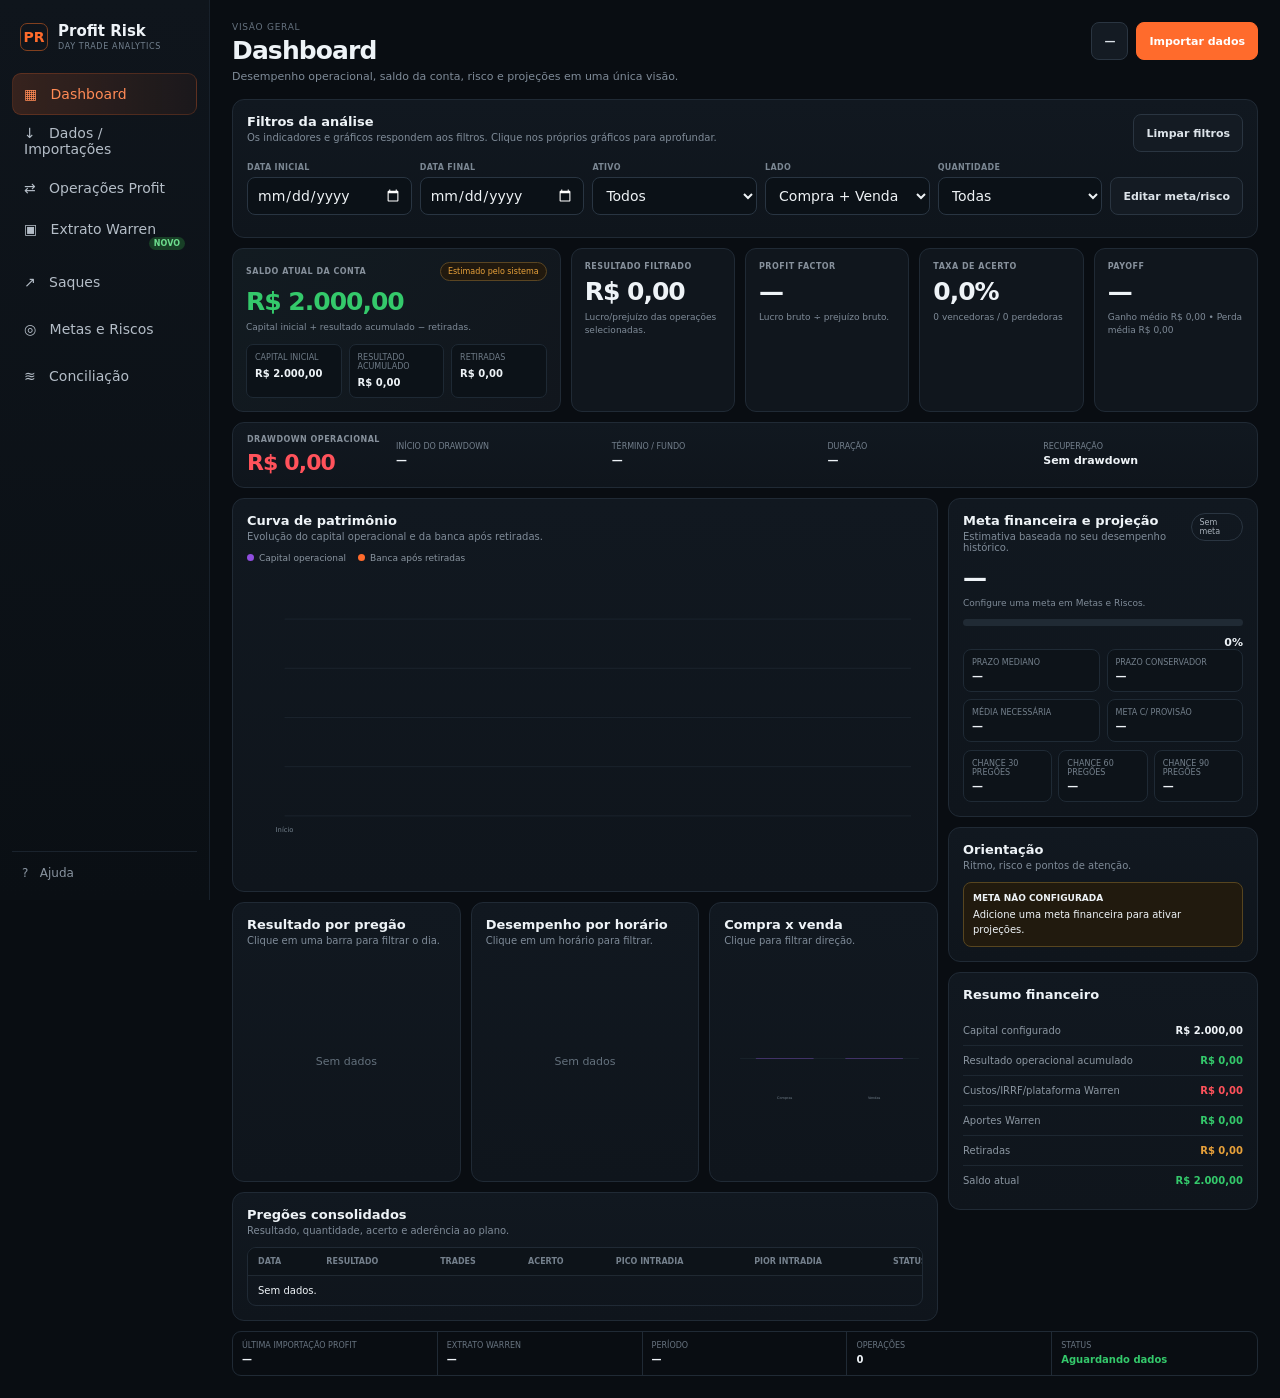
==== commit 1a5cee42: "Rebuild Profit Risk as standalone single-file app" ====
--- a/profit-risk-daytrade/index.html
+++ b/profit-risk-daytrade/index.html
@@ -1,16 +1,56 @@
-<!doctype html><html lang="pt-BR"><head><meta charset="utf-8"><meta name="viewport" content="width=device-width,initial-scale=1,viewport-fit=cover"><title>Profit Risk — Controle Day Trade</title><link rel="stylesheet" href="app.css?v=10"><link rel="stylesheet" href="spa.css?v=10"></head><body>
-<div class="app-shell"><aside class="sidebar"><div class="brand"><div class="brand-mark">PR</div><div class="brand-copy"><strong>Profit Risk</strong><small>DAY TRADE ANALYTICS</small></div></div><nav class="nav"><a href="#dashboard" data-route="dashboard" data-nav="dashboard"><span class="nav-icon">▦</span><span class="nav-label">Dashboard</span></a><a href="#data" data-route="data" data-nav="data"><span class="nav-icon">⇩</span><span class="nav-label">Dados / Importações</span></a><a href="#profitImport" data-route="profitImport"><span class="nav-icon">⇄</span><span class="nav-label">Operações Profit</span></a><a href="#warrenImport" data-route="warrenImport"><span class="nav-icon">▣</span><span class="nav-label">Extrato Warren</span><span class="nav-badge">NOVO</span></a><a href="#withdrawSection" data-route="withdrawSection"><span class="nav-icon">↗</span><span class="nav-label">Saques</span></a><a href="#riskSection" data-route="riskSection"><span class="nav-icon">◎</span><span class="nav-label">Metas e Riscos</span></a><a href="#reconciliation" data-route="reconciliation"><span class="nav-icon">≋</span><span class="nav-label">Conciliação</span></a></nav><div class="sidebar-bottom"><a class="nav"><span class="nav-icon">?</span><span class="nav-label">Ajuda</span></a></div></aside>
+<!doctype html>
+<html lang="pt-BR">
+<head>
+<meta charset="utf-8">
+<meta name="viewport" content="width=device-width,initial-scale=1,viewport-fit=cover">
+<title>Profit Risk — Controle Day Trade</title>
+<style>
+:root{color-scheme:dark;--bg:#090d12;--side:#0d1218;--panel:#10161d;--panel2:#131a22;--line:#202a35;--text:#eef3f7;--muted:#7f8b98;--orange:#ff6b2c;--purple:#8f4dde;--green:#34c96b;--red:#ff525b;--amber:#e8a13a;--r:12px}*{box-sizing:border-box}html,body{margin:0;min-height:100%;background:var(--bg);color:var(--text);font:14px Inter,ui-sans-serif,system-ui,-apple-system,BlinkMacSystemFont,"Segoe UI",sans-serif}button,input,select{font:inherit}.app{min-height:100vh;display:grid;grid-template-columns:210px minmax(0,1fr)}.side{position:sticky;top:0;height:100vh;background:linear-gradient(#0f151c,#0a0f14);border-right:1px solid #18212b;padding:20px 12px;display:flex;flex-direction:column}.brand{display:flex;gap:10px;align-items:center;padding:2px 8px 22px}.logo{width:28px;height:28px;border:1px solid #81401f;border-radius:7px;display:grid;place-items:center;color:var(--orange);font-weight:900}.brand strong{font-size:15px}.brand small{display:block;color:#72808e;font-size:8px;letter-spacing:.08em;margin-top:2px}.nav{display:grid;gap:5px}.nav button{border:1px solid transparent;background:transparent;color:#b4bdc7;min-height:42px;border-radius:9px;text-align:left;padding:0 11px;cursor:pointer}.nav button:hover{background:#151c24}.nav button.active{background:linear-gradient(90deg,rgba(255,107,44,.17),rgba(255,107,44,.05));border-color:rgba(255,107,44,.2);color:#ff8a55}.nav .new{float:right;font-size:8px;background:#183f26;color:#6dde8e;padding:2px 5px;border-radius:999px}.help{margin-top:auto;border-top:1px solid #1a232d;padding-top:14px;color:#8994a0;font-size:12px;padding-left:10px}.main{padding:22px;min-width:0}.view{display:none}.view.active{display:block}.top{display:flex;justify-content:space-between;gap:16px;align-items:flex-start;margin-bottom:16px}.kicker{font-size:9px;color:#65717e;text-transform:uppercase;letter-spacing:.08em;margin-bottom:4px}.top h1{margin:0;font-size:25px;letter-spacing:-.035em}.top p{margin:5px 0 0;color:var(--muted);font-size:11px}.actions{display:flex;gap:8px;flex-wrap:wrap}.btn{border:1px solid #2a3541;background:#141b23;color:#dce3e9;border-radius:8px;min-height:38px;padding:8px 12px;cursor:pointer;font-size:11px;font-weight:700}.btn.primary{background:var(--orange);border-color:var(--orange);color:#fff}.btn.purple{background:var(--purple);border-color:var(--purple);color:#fff}.card{background:linear-gradient(180deg,#111820,#0f151c);border:1px solid var(--line);border-radius:var(--r);min-width:0}.pad{padding:14px}.head{display:flex;align-items:flex-start;justify-content:space-between;gap:10px;margin-bottom:11px}.head h2{font-size:13px;margin:0 0 3px}.head p{font-size:10px;color:var(--muted);margin:0}.filters{display:grid;grid-template-columns:repeat(5,minmax(0,1fr)) auto;gap:8px;align-items:end}.field label{display:block;color:#7b8793;font-size:8px;font-weight:800;text-transform:uppercase;margin-bottom:5px;letter-spacing:.04em}.field input,.field select{width:100%;min-height:38px;border-radius:8px;border:1px solid #293542;background:#0b1117;color:#eef2f5;padding:7px 9px}.metrics{display:grid;grid-template-columns:2fr repeat(4,1fr);gap:10px;margin-top:10px}.metric{padding:13px;border:1px solid var(--line);background:#10161d;border-radius:11px}.mlabel{font-size:8px;color:#87919c;text-transform:uppercase;letter-spacing:.06em;font-weight:800}.mvalue{font-size:25px;font-weight:800;letter-spacing:-.04em;margin-top:6px}.msub{font-size:9px;color:var(--muted);margin-top:5px;line-height:1.4}.pos{color:var(--green)!important}.neg{color:var(--red)!important}.warn{color:var(--amber)!important}.balance{background:linear-gradient(135deg,#121b21,#11161d)}.balance-head{display:flex;justify-content:space-between;gap:10px;align-items:center}.badge{font-size:8px;padding:4px 7px;border:1px solid #2a3541;border-radius:999px;color:#a9b2bb}.badge.good{border-color:#245536;background:#102218;color:#65d983}.badge.warn{border-color:#5a4522;background:#21190e;color:#e6b95e}.break{display:grid;grid-template-columns:repeat(3,1fr);gap:7px;margin-top:10px}.break div{padding:8px;background:#0c1218;border:1px solid #1e2934;border-radius:7px}.break span{display:block;font-size:8px;color:#6f7b87;text-transform:uppercase;margin-bottom:2px}.break strong{font-size:10px}.ddbar{display:grid;grid-template-columns:auto repeat(4,1fr);gap:16px;align-items:center;margin-top:10px;padding:12px 14px}.ddbar .mvalue{font-size:22px}.ddstat span{display:block;font-size:8px;color:#74808d;text-transform:uppercase}.ddstat strong{font-size:11px}.dashgrid{display:grid;grid-template-columns:minmax(0,1.9fr) minmax(310px,.72fr);gap:10px;margin-top:10px;align-items:start}.left,.right{display:grid;gap:10px}.chartbox{height:310px;position:relative}.chartbox.small{height:210px}.chartbox svg{width:100%;height:100%;display:block}.legend{display:flex;gap:12px;color:#8a95a0;font-size:9px;margin-bottom:4px}.legend i{display:inline-block;width:7px;height:7px;border-radius:50%;margin-right:5px}.twocol{display:grid;grid-template-columns:1fr 1fr;gap:10px}.threecol{display:grid;grid-template-columns:repeat(3,1fr);gap:10px}.goal-amount{font-size:24px;font-weight:800}.progress{height:7px;background:#202a34;border-radius:99px;overflow:hidden;margin:10px 0}.progress>div{height:100%;background:linear-gradient(90deg,var(--purple),var(--orange));width:0}.goalstats{display:grid;grid-template-columns:1fr 1fr;gap:7px}.goalstats div,.prob div{padding:8px;border:1px solid #1f2a35;background:#0d1319;border-radius:8px}.goalstats span,.prob span{display:block;font-size:8px;color:#74808c;text-transform:uppercase}.goalstats strong,.prob strong{font-size:11px}.prob{display:grid;grid-template-columns:repeat(3,1fr);gap:6px;margin-top:8px}.kpis{display:grid}.krow{display:flex;justify-content:space-between;gap:12px;padding:9px 0;border-bottom:1px solid #1d2731;font-size:10px}.krow:last-child{border-bottom:0}.krow span{color:#8b96a1}.robot{display:grid;gap:7px}.tip{padding:9px;border-radius:8px;border:1px solid #24303b;background:#0d1319;font-size:10px;line-height:1.45}.tip strong{display:block;font-size:9px;text-transform:uppercase;margin-bottom:3px}.tip.good{border-color:#244f34;background:#102018}.tip.bad{border-color:#5a2c31;background:#211014}.tip.warning{border-color:#57451f;background:#211a0e}.tablewrap{overflow:auto;border:1px solid #202a35;border-radius:9px}.table{width:100%;border-collapse:collapse;min-width:720px;font-size:10px}.table th,.table td{padding:9px 10px;border-bottom:1px solid #202932;text-align:left;white-space:nowrap}.table th{background:#0d1319;color:#75818d;text-transform:uppercase;font-size:8px}.table tr:last-child td{border-bottom:0}.importgrid{display:grid;grid-template-columns:1fr 1fr .8fr;gap:10px}.drop{min-height:132px;border:1px dashed #33404c;border-radius:9px;background:#0d1319;display:grid;place-items:center;text-align:center;padding:14px}.drop strong{display:block}.drop p{font-size:10px;color:#7d8995}.notice{margin-top:8px;padding:9px;border:1px solid #26313c;border-radius:7px;color:#9aa4ae;font-size:10px}.notice.good{border-color:#255035;color:#77d78e}.notice.bad{border-color:#5b3033;color:#ff898f}.summary{display:grid;grid-template-columns:repeat(4,1fr);overflow:hidden}.summary>div{padding:12px;border-right:1px solid #202a35}.summary>div:last-child{border-right:0}.summary span{display:block;color:#76828e;font-size:8px;text-transform:uppercase}.summary strong{font-size:15px}.formgrid{display:grid;grid-template-columns:repeat(4,1fr);gap:8px}.section{scroll-margin-top:15px}.chips{display:flex;gap:6px;flex-wrap:wrap;margin-top:8px}.chip{font-size:9px;border:1px solid #3a3045;background:#1a1421;color:#d8c8e8;border-radius:999px;padding:5px 8px;cursor:pointer}.footer{margin-top:10px;display:grid;grid-template-columns:repeat(5,1fr);border:1px solid #202a35;border-radius:9px;overflow:hidden}.footer div{padding:9px;border-right:1px solid #202a35}.footer div:last-child{border-right:0}.footer span{display:block;color:#687480;font-size:8px;text-transform:uppercase}.footer strong{font-size:10px}@media(max-width:1200px){.metrics{grid-template-columns:repeat(3,1fr)}.balance{grid-column:span 2}.dashgrid{grid-template-columns:1fr}.filters{grid-template-columns:repeat(3,1fr)}.importgrid{grid-template-columns:1fr 1fr}.importgrid>*:last-child{grid-column:1/-1}}@media(max-width:820px){.app{grid-template-columns:72px 1fr}.brand-copy,.nav .txt{display:none}.nav button{text-align:center}.main{padding:14px}.metrics{grid-template-columns:1fr 1fr}.balance{grid-column:1/-1}.twocol,.threecol{grid-template-columns:1fr}.formgrid{grid-template-columns:1fr 1fr}}@media(max-width:580px){.app{display:block}.side{height:auto;position:static}.nav{display:flex;overflow:auto}.help{display:none}.main{padding:10px}.filters,.metrics,.importgrid,.formgrid,.summary,.prob,.goalstats,.break{grid-template-columns:1fr}.balance{grid-column:auto}.top{display:block}.actions{margin-top:10px}}
+</style>
+</head>
+<body>
+<div class="app">
+<aside class="side"><div class="brand"><div class="logo">PR</div><div class="brand-copy"><strong>Profit Risk</strong><small>DAY TRADE ANALYTICS</small></div></div><nav class="nav" id="nav"><button data-route="dashboard"><span class="txt">▦ &nbsp; Dashboard</span></button><button data-route="data"><span class="txt">↓ &nbsp; Dados / Importações</span></button><button data-route="profit"><span class="txt">⇄ &nbsp; Operações Profit</span></button><button data-route="warren"><span class="txt">▣ &nbsp; Extrato Warren <b class="new">NOVO</b></span></button><button data-route="withdraw"><span class="txt">↗ &nbsp; Saques</span></button><button data-route="risk"><span class="txt">◎ &nbsp; Metas e Riscos</span></button><button data-route="recon"><span class="txt">≋ &nbsp; Conciliação</span></button></nav><div class="help">? &nbsp; Ajuda</div></aside>
 <main class="main">
-<section class="view" data-view="dashboard" id="dashboard"><div class="topbar"><div class="title-wrap"><div class="section-kicker">Visão geral</div><h1>Dashboard</h1><p>Desempenho operacional, saldo da conta, risco e projeções em uma única visão.</p></div><div class="top-actions"><div class="btn ghost" id="periodTop">—</div><a class="btn accent" href="#data" data-route="data">Importar dados</a></div></div>
-<section class="card card-pad" style="margin-bottom:12px"><div class="card-head"><div><h2>Filtros da análise</h2><p>Os indicadores e gráficos respondem aos filtros. Clique nos próprios gráficos para aprofundar a análise.</p></div><button class="btn" id="resetFilters">Limpar filtros</button></div><div class="filter-row"><div class="field"><label>Data inicial</label><input id="startDate" type="date"></div><div class="field"><label>Data final</label><input id="endDate" type="date"></div><div class="field"><label>Ativo</label><select id="assetFilter"><option value="">Todos</option></select></div><div class="field"><label>Lado</label><select id="sideFilter"><option value="">Compra + Venda</option><option value="C">Compras</option><option value="V">Vendas</option></select></div><div class="field"><label>Quantidade</label><select id="qtyFilter"><option value="">Todas</option></select></div><a class="btn" href="#riskSection" data-route="riskSection">Editar meta/risco</a></div></section>
-<div id="activeChartFilters" class="chart-filter-row"></div>
-<div class="metrics"><article class="metric balance-hero"><div class="balance-head"><div class="metric-label">Saldo atual da conta</div><span class="balance-source estimated" id="balanceSource">Estimado pelo sistema</span></div><div class="balance-value" id="realBalance">R$ 0,00</div><div class="balance-explain" id="balanceExplain">Importe os dados para calcular.</div><div class="balance-breakdown"><div class="balance-part"><span id="balanceP1Label">Capital inicial</span><strong id="balanceP1">—</strong></div><div class="balance-part"><span id="balanceP2Label">Resultado acumulado</span><strong id="balanceP2">—</strong></div><div class="balance-part"><span id="balanceP3Label">Retiradas</span><strong id="balanceP3">—</strong></div></div></article><article class="metric"><div class="metric-label">Resultado filtrado</div><div class="metric-value" id="net">R$ 0,00</div><div class="metric-sub">Lucro/prejuízo das operações selecionadas</div></article><article class="metric"><div class="metric-label">Profit Factor</div><div class="metric-value" id="pf">—</div><div class="metric-sub">Lucro bruto ÷ prejuízo bruto</div></article><article class="metric"><div class="metric-label">Taxa de acerto</div><div class="metric-value" id="wr">0%</div><div class="metric-sub" id="wl">—</div></article><article class="metric"><div class="metric-label">Payoff</div><div class="metric-value" id="payoff">—</div><div class="metric-sub">Ganho médio ÷ perda média</div></article><article class="metric"><div class="metric-label">Drawdown operacional</div><div class="metric-value" id="dd">R$ 0,00</div><div class="metric-sub">Pior queda da curva operacional</div></article></div>
-<div class="dashboard-grid"><div class="main-col"><section class="card card-pad"><div class="card-head"><div><h2>Curva de patrimônio</h2><p>Passe o mouse sobre a linha para ver valores pontuais.</p></div></div><div class="legend"><span><i class="dot" style="background:#a344df"></i>Capital operacional</span><span><i class="dot" style="background:#f56a2d"></i>Banca após retiradas</span></div><div class="chart-box"><div id="equityChart" class="chart-host"></div></div></section><div class="two-col"><section class="card card-pad"><div class="card-head"><div><h2>Resultado por pregão</h2><p>Clique em uma barra para filtrar aquele pregão.</p></div></div><div class="chart-box small"><div id="dailyChart" class="chart-host"></div></div></section><section class="card card-pad"><div class="card-head"><div><h2>Desempenho por horário</h2><p>Clique em uma hora para aplicar/remover o filtro.</p></div></div><div class="chart-box small"><div id="hourChart" class="chart-host"></div></div></section></div><div class="two-col"><section class="card card-pad"><div class="card-head"><div><h2>Compra x venda</h2><p>Clique para analisar somente compras ou vendas.</p></div></div><div class="chart-box small"><div id="sideChart" class="chart-host"></div></div></section><section class="card card-pad"><div class="card-head"><div><h2>Resultado por nº do trade</h2><p>Clique para isolar a posição da operação dentro do dia.</p></div></div><div class="chart-box small"><div id="ordinalChart" class="chart-host"></div></div></section></div><section class="card card-pad"><div class="card-head"><div><h2>Pregões consolidados</h2><p>Resultado, quantidade, acerto e aderência ao plano.</p></div></div><div class="table-wrap"><table class="table"><thead><tr><th>Data</th><th>Resultado</th><th>Trades</th><th>Acerto</th><th>Pico intradia</th><th>Pior intradia</th><th>Status</th></tr></thead><tbody id="daysRows"></tbody></table></div></section></div>
-<aside class="side-col"><section class="card card-pad goal-card"><div class="card-head"><div><h2>Meta financeira e projeção</h2><p>Estimativa probabilística usando seus pregões anteriores.</p></div><span class="status-pill" id="goalStatus">Sem meta</span></div><div class="goal-top"><div><div class="metric-label">Meta de banca</div><div class="goal-amount" id="goalAmountView">—</div><div class="metric-sub" id="goalGap">Configure uma meta.</div></div><div style="text-align:right"><div class="metric-label">Progresso</div><strong id="goalProgressText">0%</strong></div></div><div class="progress-track"><div class="progress-fill" id="goalProgress"></div></div><div class="goal-stats"><div class="goal-stat"><span>Prazo mediano</span><strong id="medianDays">—</strong></div><div class="goal-stat"><span>Prazo conservador</span><strong id="p80Days">—</strong></div><div class="goal-stat"><span>Média líquida necessária</span><strong id="neededDaily">—</strong></div><div class="goal-stat"><span>Meta diária c/ provisão</span><strong id="recommendedDaily">—</strong></div></div><div class="prob-row"><div class="prob"><span>Chance em 30 pregões</span><strong id="prob30">—</strong></div><div class="prob"><span>Chance em 60 pregões</span><strong id="prob60">—</strong></div><div class="prob"><span>Chance em 90 pregões</span><strong id="prob90">—</strong></div></div><div class="kpi-list" style="margin-top:8px"><div class="kpi-row"><span>Provisão para dias negativos</span><strong class="warn" id="lossProvision">—</strong></div><div class="kpi-row"><span>Frequência de dias negativos</span><strong id="lossRate">—</strong></div><div class="kpi-row"><span>Média líquida por pregão</span><strong id="histDaily">—</strong></div></div><div class="confidence" id="goalConfidence">Estimativas estatísticas, não garantia de resultado.</div></section><section class="card card-pad"><div class="card-head"><div><h2>Orientação da meta</h2><p>Ritmo, riscos e pontos de atenção.</p></div></div><div class="robot" id="goalAdvice"></div></section><section class="card card-pad"><div class="card-head"><div><h2>Resumo financeiro</h2><p>Saldo, resultado e movimentações separados.</p></div></div><div class="kpi-list" id="financialSummary"></div></section><section class="card card-pad"><div class="card-head"><div><h2>Diagnóstico operacional</h2></div></div><div class="robot" id="robot"></div></section></aside></div><div class="footerbar"><div class="footer-item"><span>Última importação Profit</span><strong id="lastProfit">—</strong></div><div class="footer-item"><span>Extrato Warren</span><strong id="lastWarren">—</strong></div><div class="footer-item"><span>Período analisado</span><strong id="footerPeriod">—</strong></div><div class="footer-item"><span>Total de operações</span><strong id="footerTrades">0</strong></div><div class="footer-item"><span>Status</span><strong class="pos" id="footerStatus">Aguardando dados</strong></div></div></section>
-<section class="view" data-view="data" id="data"><div class="topbar"><div class="title-wrap"><div class="section-kicker">Configuração e fontes</div><h1>Dados / Importações</h1><p>Profit para operações. Warren para saldo, custos, aportes, retiradas e conciliação.</p></div><div class="top-actions"><a class="btn" href="#dashboard" data-route="dashboard">Voltar ao dashboard</a></div></div>
-<section class="import-grid"><article class="card import-card data-view-section" id="profitImport"><div class="card-head"><div><h2>Relatório Profit</h2><p>Importe o relatório de operações em CSV.</p></div><span class="status-pill" id="profitStatus">Aguardando</span></div><div class="drop-zone" id="profitDrop"><div><strong>Operações do Profit</strong><p>O padrão do seu relatório é reconhecido automaticamente.</p><label class="file-btn purple">Importar relatório<input id="profitFile" type="file" accept=".csv"></label></div></div><div class="notice" id="profitMsg">Nenhum relatório importado nesta sessão.</div></article><article class="card import-card data-view-section" id="warrenImport"><div class="card-head"><div><h2>Extrato Warren</h2><p>Extrato consolidado em PDF.</p></div><span class="status-pill" id="warrenStatus">Aguardando</span></div><div class="drop-zone" id="warrenDrop"><div><strong>Extrato consolidado</strong><p>Reconhece ajustes, taxas, IRRF, PIX, TED e outras movimentações.</p><label class="file-btn accent">Importar extrato<input id="warrenFile" type="file" accept=".pdf,application/pdf"></label></div></div><div class="notice" id="warrenMsg">Nenhum extrato Warren importado.</div></article><article class="card import-card"><div class="card-head"><div><h2>Status das importações</h2><p>Dados salvos neste navegador.</p></div></div><div class="kpi-list"><div class="kpi-row"><span>Profit</span><strong id="profitMeta">—</strong></div><div class="kpi-row"><span>Warren</span><strong id="warrenMeta">—</strong></div><div class="kpi-row"><span>Operações</span><strong id="tradeCount">0</strong></div><div class="kpi-row"><span>Movimentações bancárias</span><strong id="movementCount">0</strong></div><div class="kpi-row"><span>Período Profit</span><strong id="profitPeriod">—</strong></div><div class="kpi-row"><span>Período Warren</span><strong id="warrenPeriod">—</strong></div></div></article></section>
-<section class="card card-pad" style="margin-top:12px"><div class="card-head"><div><h2>Resumo do extrato Warren</h2><p>Valores bancários não são confundidos com resultado de trade.</p></div></div><div class="summary-strip"><div class="summary-item"><span>Saldo inicial Warren</span><strong id="wInitial">—</strong></div><div class="summary-item"><span>Total de entradas</span><strong class="pos" id="wEntries">—</strong></div><div class="summary-item"><span>Total de saídas</span><strong class="neg" id="wExits">—</strong></div><div class="summary-item"><span>Saldo final Warren</span><strong class="purple" id="wFinal">—</strong></div></div></section>
-<section class="two-col" style="margin-top:12px"><article class="card card-pad data-view-section" id="riskSection"><div class="card-head"><div><h2>Plano de risco e meta</h2><p>Alterações passam a valer imediatamente no dashboard.</p></div><span class="status-pill good">Automático</span></div><div class="form-grid six"><div class="field"><label>Capital inicial (R$)</label><input id="capital" inputmode="decimal"></div><div class="field"><label>Meta financeira / banca (R$)</label><input id="goalAmount" inputmode="decimal" placeholder="Ex.: 5000,00"></div><div class="field"><label>Meta diária (%)</label><input id="goalPct" inputmode="decimal"></div><div class="field"><label>Stop diário (%)</label><input id="stopPct" inputmode="decimal"></div><div class="field"><label>Risco por trade (%)</label><input id="riskPct" inputmode="decimal"></div><div class="field"><label>Máx. trades/dia</label><input id="maxTrades" type="number" min="1" max="100"></div><div class="field"><label>Máx. perdas seguidas</label><input id="maxLosses" type="number" min="1" max="20"></div></div><div class="notice">A meta financeira alimenta prazo, ritmo necessário, provisão para perdas e probabilidades. Projeções não são garantias.</div></article><article class="card card-pad data-view-section" id="withdrawSection"><div class="card-head"><div><h2>Registrar saque manual</h2><p>Use apenas quando o saque ainda não estiver no extrato Warren.</p></div></div><form id="withdrawForm"><div class="form-grid two"><div class="field"><label>Data</label><input id="withdrawDate" type="date" required></div><div class="field"><label>Valor (R$)</label><input id="withdrawValue" inputmode="decimal" required placeholder="0,00"></div><div class="field" style="grid-column:1/-1"><label>Observação</label><input id="withdrawNote" placeholder="Ex.: retirada parcial de lucros"></div></div><div style="margin-top:9px"><button class="btn accent" type="submit">Registrar saque</button></div></form><div class="notice" id="withdrawMsg">Saques do Warren entram automaticamente.</div></article></section>
-<section class="card card-pad" style="margin-top:12px"><div class="card-head"><div><h2>Histórico de saques</h2><p>Combina retiradas Warren e lançamentos manuais sem duplicar data/valor.</p></div><button class="btn danger" id="clearManualWithdrawals">Limpar apenas manuais</button></div><div class="table-wrap"><table class="table"><thead><tr><th>Data</th><th>Valor</th><th>Origem</th><th>Descrição</th></tr></thead><tbody id="withdrawRows"></tbody></table></div></section>
-<section class="card card-pad data-view-section" id="reconciliation" style="margin-top:12px"><div class="card-head"><div><h2>Conciliação Profit × Warren</h2><p>Compara resultado diário, ajuste BMF, taxas e IRRF.</p></div><span class="status-pill" id="reconStatus">Aguardando dois arquivos</span></div><div class="table-wrap"><table class="table"><thead><tr><th>Pregão</th><th>Profit</th><th>Ajuste Warren</th><th>Taxas</th><th>IRRF</th><th>Líquido Warren</th><th>Diferença</th><th>Status</th></tr></thead><tbody id="reconRows"></tbody></table></div></section><section class="card card-pad" style="margin-top:12px"><div class="card-head"><div><h2>Gerenciamento</h2></div></div><div class="top-actions"><button class="btn danger" id="clearProfit">Remover Profit</button><button class="btn danger" id="clearWarren">Remover Warren</button><button class="btn danger" id="clearAll">Apagar todos os dados</button></div></section></section>
-</main></div><div class="chart-tooltip"></div><script src="base.js?v=11"></script><script src="warren.js?v=10"></script><script src="goalcharts.js?v=10"></script><script src="interactive-charts.js?v=11"></script><script src="spa-core.js?v=15"></script><script src="nav-pages.js?v=15"></script></body></html>
+<section class="view active" id="view-dashboard">
+<div class="top"><div><div class="kicker">Visão geral</div><h1>Dashboard</h1><p>Desempenho operacional, saldo da conta, risco e projeções em uma única visão.</p></div><div class="actions"><button class="btn" id="periodTop">—</button><button class="btn primary" data-route="data">Importar dados</button></div></div>
+<div class="card pad"><div class="head"><div><h2>Filtros da análise</h2><p>Os indicadores e gráficos respondem aos filtros. Clique nos próprios gráficos para aprofundar.</p></div><button class="btn" id="resetFilters">Limpar filtros</button></div><div class="filters"><div class="field"><label>Data inicial</label><input id="startDate" type="date"></div><div class="field"><label>Data final</label><input id="endDate" type="date"></div><div class="field"><label>Ativo</label><select id="assetFilter"><option value="">Todos</option></select></div><div class="field"><label>Lado</label><select id="sideFilter"><option value="">Compra + Venda</option><option value="C">Compras</option><option value="V">Vendas</option></select></div><div class="field"><label>Quantidade</label><select id="qtyFilter"><option value="">Todas</option></select></div><button class="btn" data-route="risk">Editar meta/risco</button></div><div id="chips" class="chips"></div></div>
+<div class="metrics"><article class="metric balance"><div class="balance-head"><div class="mlabel">Saldo atual da conta</div><span class="badge warn" id="balanceBadge">Estimado</span></div><div class="mvalue" id="balanceValue">R$ 0,00</div><div class="msub" id="balanceDesc">Aguardando dados.</div><div class="break"><div><span id="b1l">Capital inicial</span><strong id="b1">—</strong></div><div><span id="b2l">Resultado</span><strong id="b2">—</strong></div><div><span id="b3l">Retiradas</span><strong id="b3">—</strong></div></div></article><article class="metric"><div class="mlabel">Resultado filtrado</div><div class="mvalue" id="net">R$ 0,00</div><div class="msub">Lucro/prejuízo das operações selecionadas.</div></article><article class="metric"><div class="mlabel">Profit Factor</div><div class="mvalue" id="pf">—</div><div class="msub">Lucro bruto ÷ prejuízo bruto.</div></article><article class="metric"><div class="mlabel">Taxa de acerto</div><div class="mvalue" id="wr">0%</div><div class="msub" id="wl">—</div></article><article class="metric"><div class="mlabel">Payoff</div><div class="mvalue" id="payoff">—</div><div class="msub" id="payoffSub">Ganho médio ÷ perda média.</div></article></div>
+<div class="card ddbar"><div><div class="mlabel">Drawdown operacional</div><div class="mvalue neg" id="dd">R$ 0,00</div></div><div class="ddstat"><span>Início do drawdown</span><strong id="ddStart">—</strong></div><div class="ddstat"><span>Término / fundo</span><strong id="ddEnd">—</strong></div><div class="ddstat"><span>Duração</span><strong id="ddDur">—</strong></div><div class="ddstat"><span>Recuperação</span><strong id="ddRec">—</strong></div></div>
+<div class="dashgrid"><div class="left"><div class="card pad"><div class="head"><div><h2>Curva de patrimônio</h2><p>Evolução do capital operacional e da banca após retiradas.</p></div></div><div class="legend"><span><i style="background:#8f4dde"></i>Capital operacional</span><span><i style="background:#ff6b2c"></i>Banca após retiradas</span></div><div class="chartbox" id="equityChart"></div></div><div class="threecol"><div class="card pad"><div class="head"><div><h2>Resultado por pregão</h2><p>Clique em uma barra para filtrar o dia.</p></div></div><div class="chartbox small" id="dailyChart"></div></div><div class="card pad"><div class="head"><div><h2>Desempenho por horário</h2><p>Clique em um horário para filtrar.</p></div></div><div class="chartbox small" id="hourChart"></div></div><div class="card pad"><div class="head"><div><h2>Compra x venda</h2><p>Clique para filtrar direção.</p></div></div><div class="chartbox small" id="sideChart"></div></div></div><div class="card pad"><div class="head"><div><h2>Pregões consolidados</h2><p>Resultado, quantidade, acerto e aderência ao plano.</p></div></div><div class="tablewrap"><table class="table"><thead><tr><th>Data</th><th>Resultado</th><th>Trades</th><th>Acerto</th><th>Pico intradia</th><th>Pior intradia</th><th>Status</th></tr></thead><tbody id="daysRows"></tbody></table></div></div></div><aside class="right"><div class="card pad"><div class="head"><div><h2>Meta financeira e projeção</h2><p>Estimativa baseada no seu desempenho histórico.</p></div><span class="badge" id="goalStatus">Sem meta</span></div><div class="goal-amount" id="goalAmountView">—</div><div class="msub" id="goalGap">Configure uma meta.</div><div class="progress"><div id="goalProgress"></div></div><div style="text-align:right;font-size:11px;font-weight:800" id="goalProgressText">0%</div><div class="goalstats"><div><span>Prazo mediano</span><strong id="medianDays">—</strong></div><div><span>Prazo conservador</span><strong id="p80Days">—</strong></div><div><span>Média necessária</span><strong id="neededDaily">—</strong></div><div><span>Meta c/ provisão</span><strong id="recommendedDaily">—</strong></div></div><div class="prob"><div><span>Chance 30 pregões</span><strong id="prob30">—</strong></div><div><span>Chance 60 pregões</span><strong id="prob60">—</strong></div><div><span>Chance 90 pregões</span><strong id="prob90">—</strong></div></div></div><div class="card pad"><div class="head"><div><h2>Orientação</h2><p>Ritmo, risco e pontos de atenção.</p></div></div><div class="robot" id="advice"></div></div><div class="card pad"><div class="head"><div><h2>Resumo financeiro</h2></div></div><div class="kpis" id="financialSummary"></div></div></aside></div>
+<div class="footer"><div><span>Última importação Profit</span><strong id="lastProfit">—</strong></div><div><span>Extrato Warren</span><strong id="lastWarren">—</strong></div><div><span>Período</span><strong id="footerPeriod">—</strong></div><div><span>Operações</span><strong id="footerTrades">0</strong></div><div><span>Status</span><strong class="pos" id="footerStatus">Aguardando dados</strong></div></div>
+</section>
+<section class="view" id="view-data"><div class="top"><div><div class="kicker">Configuração e fontes</div><h1 id="dataTitle">Dados / Importações</h1><p id="dataDesc">Profit para operações. Warren para saldo, custos, aportes, retiradas e conciliação.</p></div><button class="btn" data-route="dashboard">Voltar ao dashboard</button></div>
+<div class="importgrid" id="imports"><article class="card pad section" id="profitSection"><div class="head"><div><h2>Relatório Profit</h2><p>Importe o relatório de operações em CSV.</p></div><span class="badge" id="profitStatus">Aguardando</span></div><div class="drop"><div><strong>Operações do Profit</strong><p>O formato real do seu relatório é reconhecido automaticamente.</p><label class="btn purple">Importar relatório<input hidden id="profitFile" type="file" accept=".csv"></label></div></div><div class="notice" id="profitMsg">Nenhum relatório importado nesta sessão.</div></article><article class="card pad section" id="warrenSection"><div class="head"><div><h2>Extrato Warren</h2><p>Extrato consolidado em PDF.</p></div><span class="badge" id="warrenStatus">Aguardando</span></div><div class="drop"><div><strong>Extrato consolidado</strong><p>Dados já importados anteriormente permanecem disponíveis. O leitor PDF será processado sem afetar o restante do sistema.</p><label class="btn primary">Importar extrato<input hidden id="warrenFile" type="file" accept=".pdf"></label></div></div><div class="notice" id="warrenMsg">Nenhum novo extrato Warren importado nesta sessão.</div></article><article class="card pad"><div class="head"><div><h2>Status das importações</h2></div></div><div class="kpis"><div class="krow"><span>Profit</span><strong id="profitMeta">—</strong></div><div class="krow"><span>Warren</span><strong id="warrenMeta">—</strong></div><div class="krow"><span>Operações</span><strong id="tradeCount">0</strong></div><div class="krow"><span>Movimentações</span><strong id="movementCount">0</strong></div><div class="krow"><span>Período Profit</span><strong id="profitPeriod">—</strong></div></div></article></div>
+<div class="card summary" style="margin-top:10px" id="warrenSummary"><div><span>Saldo inicial Warren</span><strong id="wInitial">—</strong></div><div><span>Total de entradas</span><strong class="pos" id="wEntries">—</strong></div><div><span>Total de saídas</span><strong class="neg" id="wExits">—</strong></div><div><span>Saldo final / conciliado</span><strong id="wFinal">—</strong></div></div>
+<div class="twocol" style="margin-top:10px"><article class="card pad section" id="riskSection"><div class="head"><div><h2>Plano de risco e meta</h2><p>Todos os cálculos são atualizados automaticamente.</p></div><span class="badge good">Automático</span></div><div class="formgrid"><div class="field"><label>Capital inicial (R$)</label><input id="capital" inputmode="decimal"></div><div class="field"><label>Meta financeira / banca (R$)</label><input id="goalAmount" inputmode="decimal" placeholder="Ex.: 5000,00"></div><div class="field"><label>Meta diária (%)</label><input id="goalPct" inputmode="decimal"></div><div class="field"><label>Stop diário (%)</label><input id="stopPct" inputmode="decimal"></div><div class="field"><label>Risco por trade (%)</label><input id="riskPct" inputmode="decimal"></div><div class="field"><label>Máx. trades/dia</label><input id="maxTrades" type="number" min="1"></div><div class="field"><label>Máx. perdas seguidas</label><input id="maxLosses" type="number" min="1"></div></div></article><article class="card pad section" id="withdrawSection"><div class="head"><div><h2>Registrar saque manual</h2><p>Use apenas quando a retirada não estiver no extrato Warren.</p></div></div><form id="withdrawForm" class="formgrid"><div class="field"><label>Data</label><input id="withdrawDate" type="date"></div><div class="field"><label>Valor (R$)</label><input id="withdrawValue" inputmode="decimal"></div><div class="field" style="grid-column:span 2"><label>Observação</label><input id="withdrawNote" placeholder="Ex.: retirada parcial de lucros"></div><button class="btn primary" type="submit">Registrar saque</button></form><div class="notice" id="withdrawMsg">Saques manuais ficam salvos neste navegador.</div></article></div>
+<div class="card pad" style="margin-top:10px" id="withdrawHistory"><div class="head"><div><h2>Histórico de saques</h2></div></div><div class="tablewrap"><table class="table"><thead><tr><th>Data</th><th>Valor</th><th>Origem</th><th>Descrição</th></tr></thead><tbody id="withdrawRows"></tbody></table></div></div>
+<div class="card pad section" style="margin-top:10px" id="reconSection"><div class="head"><div><h2>Conciliação Profit × Warren</h2><p>Compara resultado operacional com ajustes e custos identificados.</p></div><span class="badge" id="reconStatus">Aguardando</span></div><div class="tablewrap"><table class="table"><thead><tr><th>Data</th><th>Profit</th><th>Ajuste Warren</th><th>Taxas</th><th>IRRF</th><th>Líquido Warren</th><th>Diferença</th><th>Status</th></tr></thead><tbody id="reconRows"></tbody></table></div></div>
+</section>
+</main></div>
+<div id="tooltip" style="position:fixed;display:none;pointer-events:none;z-index:50;background:#0b1117;border:1px solid #34414d;border-radius:7px;padding:7px 9px;font-size:10px;box-shadow:0 10px 25px #0008"></div>
+<script>
+(function(){'use strict';
+const KEY='profitRiskDataV5';const DEF={version:5,config:{capital:2000,goalPct:2.5,stopPct:3,riskPct:.75,maxTrades:8,maxLosses:3,goalAmount:0},trades:[],withdrawals:[],warren:{transactions:[],summary:null,meta:{fileName:'',importedAt:'',periodStart:'',periodEnd:'',movementCount:0}},meta:{fileName:'',importedAt:'',period:'',integrity:'—',mismatches:0}};let store=load(),chartHour='';
+const $=s=>document.querySelector(s),$$=s=>Array.from(document.querySelectorAll(s));function clone(x){return JSON.parse(JSON.stringify(x))}function load(){try{const x=JSON.parse(localStorage.getItem(KEY)||'null');if(x){const n=clone(DEF);Object.assign(n.config,x.config||{});n.trades=Array.isArray(x.trades)?x.trades:[];n.withdrawals=Array.isArray(x.withdrawals)?x.withdrawals:[];n.meta=Object.assign(n.meta,x.meta||{});if(x.warren)n.warren={transactions:Array.isArray(x.warren.transactions)?x.warren.transactions:[],summary:x.warren.summary||null,meta:Object.assign(n.warren.meta,x.warren.meta||{})};return n}}catch(e){}return clone(DEF)}function save(){localStorage.setItem(KEY,JSON.stringify(store))}function money(n){return new Intl.NumberFormat('pt-BR',{style:'currency',currency:'BRL'}).format(Number.isFinite(+n)?+n:0)}function pct(n){return (Number.isFinite(+n)?+n:0).toFixed(1).replace('.',',')+'%'}function num(v){if(typeof v==='number')return isFinite(v)?v:0;let s=String(v||'').trim().replace(/R\$/gi,'').replace(/\s/g,'');if(!s)return 0;if(s.includes(',')&&s.includes('.'))s=s.lastIndexOf(',')>s.lastIndexOf('.')?s.replace(/\./g,'').replace(',','.'):s.replace(/,/g,'');else if(s.includes(','))s=s.replace(',','.');const n=Number(s.replace(/[^0-9.+-]/g,''));return isFinite(n)?n:0}function norm(s){return String(s||'').normalize('NFD').replace(/[\u0300-\u036f]/g,'').toLowerCase().replace(/[^a-z0-9]/g,'')}function fmt(d){if(!d)return'—';const a=d.split('-');return a.length===3?a[2]+'/'+a[1]+'/'+a[0]:d}function esc(s){return String(s||'').replace(/[&<>"']/g,c=>({'&':'&amp;','<':'&lt;','>':'&gt;','"':'&quot;',"'":'&#39;'}[c]))}
+function route(key){const sub={dashboard:'dashboard',data:'data',profit:'data',warren:'data',withdraw:'data',risk:'data',recon:'data'};$$('.view').forEach(v=>v.classList.remove('active'));$('#view-'+sub[key]).classList.add('active');$$('#nav button').forEach(b=>b.classList.toggle('active',b.dataset.route===key||(key==='data'&&b.dataset.route==='data')));location.hash=key==='dashboard'?'dashboard':key;if(key!=='dashboard'){const ids={profit:'profitSection',warren:'warrenSection',withdraw:'withdrawSection',risk:'riskSection',recon:'reconSection'};setTimeout(()=>ids[key]&&document.getElementById(ids[key]).scrollIntoView({behavior:'smooth',block:'start'}),40)}else window.scrollTo({top:0,behavior:'smooth'});renderAll()}$$('[data-route]').forEach(b=>b.addEventListener('click',e=>{e.preventDefault();route(b.dataset.route)}));
+function csvRows(text){const lines=String(text).replace(/^\uFEFF/,'').split(/\r?\n/).filter(x=>x.trim());if(!lines.length)return[];const first=lines.slice(0,20).join('\n'),sem=(first.match(/;/g)||[]).length,com=(first.match(/,/g)||[]).length,del=sem>=com?';':',';return lines.map(line=>{const out=[];let cur='',q=false;for(let i=0;i<line.length;i++){const c=line[i];if(c==='"'){if(q&&line[i+1]==='"'){cur+='"';i++}else q=!q}else if(c===del&&!q){out.push(cur);cur=''}else cur+=c}out.push(cur);return out})}function openDate(v){const m=String(v||'').match(/^(\d{2})\/(\d{2})\/(\d{4})\s+(\d{1,2}):(\d{2})(?::(\d{2}))?/);return m?{date:m[3]+'-'+m[2]+'-'+m[1],time:String(+m[4]).padStart(2,'0')+':'+m[5]+':'+(m[6]||'00'),stamp:m[3]+'-'+m[2]+'-'+m[1]+'T'+String(+m[4]).padStart(2,'0')+':'+m[5]+':'+(m[6]||'00')}:{date:'',time:'',stamp:''}}function parseProfit(rows){const hi=rows.findIndex(r=>{const a=r.map(norm);return a.includes('ativo')&&a.includes('abertura')&&a.includes('fechamento')&&a.includes('resoperacao')&&a.includes('total')});if(hi<0)throw Error('Tabela de operações do Profit não encontrada.');const map={};rows[hi].forEach((v,i)=>{const k=norm(v);if(map[k]===undefined)map[k]=i});['ativo','abertura','fechamento','lado','resoperacao','total'].forEach(k=>{if(map[k]===undefined)throw Error('Coluna obrigatória não encontrada: '+k)});const trades=[];let run=0,mis=0;for(let i=hi+1;i<rows.length;i++){const r=rows[i],o=openDate(r[map.abertura]),f=openDate(r[map.fechamento]);if(!o.date)continue;const side=String(r[map.lado]||'').trim().toUpperCase(),result=num(r[map.resoperacao]),total=num(r[map.total]),qty=Math.max(num(r[map.qtdcompra]),num(r[map.qtdvenda]));run+=result;if(Math.abs(run-total)>.02)mis++;trades.push({id:'p-'+i+'-'+o.stamp,asset:String(r[map.ativo]||'N/A').trim().toUpperCase(),date:o.date,open:o.time,close:f.time,stamp:o.stamp,side,qty,result,total})}trades.sort((a,b)=>a.stamp.localeCompare(b.stamp));if(!trades.length)throw Error('Nenhuma operação válida encontrada.');return{trades,mis}}
+async function importProfit(file){const b=await file.arrayBuffer();let t=new TextDecoder('utf-8').decode(b);if((t.match(/�/g)||[]).length>2)t=new TextDecoder('windows-1252').decode(b);const r=parseProfit(csvRows(t));store.trades=r.trades;store.meta={fileName:file.name,importedAt:new Date().toISOString(),period:r.trades[0].date+'|'+r.trades.at(-1).date,integrity:r.mis?'Divergências':'OK',mismatches:r.mis};save();$('#profitMsg').className='notice good';$('#profitMsg').textContent=r.trades.length+' operações importadas. Integridade '+(r.mis?'com divergências':'OK')+'.';$('#startDate').value='';$('#endDate').value='';renderAll()}
+function days(list){const m={};list.forEach(t=>{const d=m[t.date]||(m[t.date]={date:t.date,result:0,count:0,wins:0,losses:0,peak:0,worst:0,run:0});d.result+=t.result;d.count++;if(t.result>0)d.wins++;if(t.result<0)d.losses++;d.run+=t.result;d.peak=Math.max(d.peak,d.run);d.worst=Math.min(d.worst,d.run)});return Object.values(m).sort((a,b)=>a.date.localeCompare(b.date))}function metrics(list){const win=list.filter(t=>t.result>0),loss=list.filter(t=>t.result<0),gp=win.reduce((a,t)=>a+t.result,0),gl=Math.abs(loss.reduce((a,t)=>a+t.result,0)),net=list.reduce((a,t)=>a+t.result,0),aw=win.length?gp/win.length:0,al=loss.length?gl/loss.length:0;let eq=0,peak=0,maxDD=0,ddS='',ddE='',curS='';list.forEach(t=>{eq+=t.result;if(eq>peak){peak=eq;curS=t.date}else if(peak-eq>maxDD){maxDD=peak-eq;ddS=curS;ddE=t.date}});return{net,win,loss,pf:gl?gp/gl:gp>0?Infinity:0,payoff:al?aw/al:0,aw,al,maxDD,ddS,ddE,days:days(list)}}function withdrawals(){const arr=[...(store.withdrawals||[]).map(w=>({...w,source:'manual'}))];(store.warren.transactions||[]).filter(t=>t.category==='withdrawal').forEach(t=>arr.push({id:t.id,date:t.date,value:Math.abs(t.value),note:t.description,source:'Warren'}));const out=[],seen=new Set();arr.sort((a,b)=>a.date.localeCompare(b.date)).forEach(w=>{const k=w.date+'|'+(+w.value).toFixed(2);if(seen.has(k)&&w.source==='manual')return;seen.add(k);out.push(w)});return out}function finance(){const net=store.trades.reduce((a,t)=>a+t.result,0),wd=withdrawals().reduce((a,w)=>a+(+w.value||0),0),wtx=store.warren.transactions||[],deposits=wtx.filter(t=>t.category==='deposit').reduce((a,t)=>a+Math.abs(t.value),0),fees=wtx.filter(t=>['fee_registration','fee_emoluments','irrf','platform'].includes(t.category)).reduce((a,t)=>a+Math.abs(t.value),0),s=store.warren.summary;let real=(+store.config.capital||0)+net-wd,source='estimated',summaryValid=false;if(s&&wtx.length){const calc=(+s.initial||0)+(+s.entries||0)-Math.abs(+s.exits||0);summaryValid=Math.abs(calc-(+s.final||0))<.05;if(summaryValid){real=+s.final;source='confirmed'}else{real=calc;source='reconciled'}}return{net,wd,deposits,fees,real,source,s,projected:(+store.config.capital||0)+net-wd}}
+function rebuildFilters(){const t=store.trades||[],a=$('#assetFilter'),q=$('#qtyFilter'),oa=a.value,oq=q.value;a.innerHTML='<option value="">Todos</option>';q.innerHTML='<option value="">Todas</option>';[...new Set(t.map(x=>x.asset))].sort().forEach(v=>a.insertAdjacentHTML('beforeend','<option>'+esc(v)+'</option>'));[...new Set(t.map(x=>x.qty))].sort((x,y)=>x-y).forEach(v=>q.insertAdjacentHTML('beforeend','<option>'+v+'</option>'));a.value=[...a.options].some(o=>o.value===oa)?oa:'';q.value=[...q.options].some(o=>o.value===oq)?oq:'';if(t.length&&!$('#startDate').value){$('#startDate').value=t[0].date;$('#endDate').value=t.at(-1).date}}
+function filtered(){const s=$('#startDate').value,e=$('#endDate').value,a=$('#assetFilter').value,side=$('#sideFilter').value,q=$('#qtyFilter').value;return store.trades.filter(t=>(!s||t.date>=s)&&(!e||t.date<=e)&&(!a||t.asset===a)&&(!side||t.side===side)&&(!q||String(t.qty)===q)&&(!chartHour||(t.open||'').slice(0,2)+'h'===chartHour))}
+function svg(tag,attrs){const e=document.createElementNS('http://www.w3.org/2000/svg',tag);Object.entries(attrs||{}).forEach(([k,v])=>e.setAttribute(k,v));return e}function tooltip(e,label,val){const t=$('#tooltip');t.innerHTML='<strong>'+esc(label)+'</strong><br>'+money(val);t.style.left=(e.clientX+12)+'px';t.style.top=(e.clientY+12)+'px';t.style.display='block'}function hideTip(){$('#tooltip').style.display='none'}function barChart(host,labels,values,onClick,colors){host.innerHTML='';if(!values.length){host.innerHTML='<div style="height:100%;display:grid;place-items:center;color:#64717d;font-size:11px">Sem dados</div>';return}const W=520,H=210,L=42,R=10,T=12,B=30,sv=svg('svg',{viewBox:'0 0 '+W+' '+H});host.appendChild(sv);const max=Math.max(...values.map(Math.abs),1),base=T+(H-T-B)/2,bw=(W-L-R)/values.length*.65;values.forEach((v,i)=>{const x=L+(i+.5)*(W-L-R)/values.length-bw/2,h=Math.abs(v)/max*(H-T-B)/2,y=v>=0?base-h:base;const r=svg('rect',{x,y,width:bw,height:Math.max(1,h),rx:2,fill:v>=0?(colors?.pos||'#35c96b'):(colors?.neg||'#ff525b'),'data-i':i});r.addEventListener('mousemove',e=>tooltip(e,labels[i],v));r.addEventListener('mouseleave',hideTip);if(onClick){r.style.cursor='pointer';r.addEventListener('click',()=>onClick(i,labels[i]))}sv.appendChild(r)});sv.appendChild(svg('line',{x1:L,y1:base,x2:W-R,y2:base,stroke:'#2a3540'}));const step=Math.max(1,Math.ceil(labels.length/6));labels.forEach((l,i)=>{if(i%step)return;const tx=svg('text',{x:L+(i+.5)*(W-L-R)/labels.length,y:H-8,fill:'#73808c','font-size':9,'text-anchor':'middle'});tx.textContent=l;sv.appendChild(tx)})}function lineChart(host,labels,series){host.innerHTML='';if(!series[0]?.data?.length){host.innerHTML='<div style="height:100%;display:grid;place-items:center;color:#64717d;font-size:11px">Sem dados</div>';return}const W=900,H=310,L=50,R=16,T=18,B=30,all=series.flatMap(s=>s.data),min=Math.min(...all),max=Math.max(...all),pad=Math.max((max-min)*.12,10),lo=min-pad,hi=max+pad,x=i=>L+i*(W-L-R)/(series[0].data.length-1||1),y=v=>T+(hi-v)*(H-T-B)/(hi-lo||1),sv=svg('svg',{viewBox:'0 0 '+W+' '+H});host.appendChild(sv);for(let i=0;i<5;i++){const yy=T+i*(H-T-B)/4;sv.appendChild(svg('line',{x1:L,y1:yy,x2:W-R,y2:yy,stroke:'#1f2933'}))}series.forEach(s=>{let d='';s.data.forEach((v,i)=>d+=(i?' L ':'M ')+x(i)+' '+y(v));sv.appendChild(svg('path',{d,fill:'none',stroke:s.color,'stroke-width':2.2,'stroke-linecap':'round','stroke-linejoin':'round'}));s.data.forEach((v,i)=>{const c=svg('circle',{cx:x(i),cy:y(v),r:8,fill:'transparent'});c.addEventListener('mousemove',e=>tooltip(e,(s.label||'')+' • '+(labels[i]||''),v));c.addEventListener('mouseleave',hideTip);sv.appendChild(c)})});const step=Math.max(1,Math.ceil(labels.length/7));labels.forEach((l,i)=>{if(i%step)return;const tx=svg('text',{x:x(i),y:H-8,fill:'#73808c','font-size':9,'text-anchor':'middle'});tx.textContent=l;sv.appendChild(tx)})}
+function drawdownInfo(list){let eq=0,peak=0,peakDate='',max=0,start='',end='';list.forEach(t=>{eq+=t.result;if(eq>=peak){peak=eq;peakDate=t.date}else if(peak-eq>max){max=peak-eq;start=peakDate;end=t.date}});let dur='—';if(start&&end){const a=new Date(start),b=new Date(end);dur=Math.max(1,Math.round((b-a)/86400000)+1)+' dias'}return{max,start,end,dur}}
+function renderDashboard(){rebuildFilters();const list=filtered(),m=metrics(list),f=finance(),dd=drawdownInfo(list);$('#net').textContent=money(m.net);$('#net').className='mvalue '+(m.net>0?'pos':m.net<0?'neg':'');$('#pf').textContent=list.length?(m.pf===Infinity?'∞':m.pf.toFixed(2).replace('.',',')):'—';$('#pf').className='mvalue '+(m.pf>=1.3?'pos':m.pf<1&&list.length?'neg':'');$('#wr').textContent=pct(list.length?100*m.win.length/list.length:0);$('#wl').textContent=m.win.length+' vencedoras / '+m.loss.length+' perdedoras';$('#payoff').textContent=list.length?m.payoff.toFixed(2).replace('.',','):'—';$('#payoffSub').textContent='Ganho médio '+money(m.aw)+' • Perda média '+money(m.al);$('#dd').textContent=money(dd.max);$('#ddStart').textContent=fmt(dd.start);$('#ddEnd').textContent=fmt(dd.end);$('#ddDur').textContent=dd.dur;$('#ddRec').textContent=dd.max? 'Acompanhar':'Sem drawdown';$('#balanceValue').textContent=money(f.real);$('#balanceValue').className='mvalue '+(f.real>=0?'pos':'neg');const b=$('#balanceBadge');if(f.source==='confirmed'){b.textContent='Confirmado pelo extrato Warren';b.className='badge good';$('#balanceDesc').textContent='Saldo final confirmado no último extrato Warren.'}else if(f.source==='reconciled'){b.textContent='Reconciliado pelo sistema';b.className='badge warn';$('#balanceDesc').textContent='O resumo do extrato apresentou divergência; saldo recalculado por saldo inicial + entradas − saídas.'}else{b.textContent='Estimado pelo sistema';b.className='badge warn';$('#balanceDesc').textContent='Capital inicial + resultado acumulado − retiradas.'}if(f.s&&store.warren.transactions.length){$('#b1l').textContent='Saldo inicial Warren';$('#b1').textContent=money(f.s.initial);$('#b2l').textContent='Entradas no período';$('#b2').textContent=money(f.s.entries);$('#b3l').textContent='Saídas no período';$('#b3').textContent=money(Math.abs(f.s.exits))}else{$('#b1l').textContent='Capital inicial';$('#b1').textContent=money(store.config.capital);$('#b2l').textContent='Resultado acumulado';$('#b2').textContent=money(f.net);$('#b3l').textContent='Retiradas';$('#b3').textContent=money(f.wd)};const ds=m.days;barChart($('#dailyChart'),ds.map(d=>fmt(d.date)),ds.map(d=>d.result),(i)=>{$('#startDate').value=ds[i].date;$('#endDate').value=ds[i].date;renderDashboard()});const hm={};list.forEach(t=>{const h=(t.open||'').slice(0,2)+'h';hm[h]=(hm[h]||0)+t.result});const ha=Object.entries(hm).sort();barChart($('#hourChart'),ha.map(x=>x[0]),ha.map(x=>x[1]),(i,l)=>{chartHour=chartHour===l?'':l;$('#chips').innerHTML=chartHour?'<button class="chip" id="clearHour">Horário '+chartHour+' ×</button>':'';if(chartHour)$('#clearHour').onclick=()=>{chartHour='';renderDashboard()};renderDashboard()},{pos:'#8f4dde',neg:'#ff525b'});const sm={Compras:0,Vendas:0};list.forEach(t=>sm[t.side==='C'?'Compras':'Vendas']+=t.result);barChart($('#sideChart'),Object.keys(sm),Object.values(sm),(i,l)=>{$('#sideFilter').value=l==='Compras'?'C':'V';renderDashboard()},{pos:'#8f4dde',neg:'#ff6b2c'});const wd=withdrawals().sort((a,b)=>a.date.localeCompare(b.date));let op=+store.config.capital||0,real=op,wi=0,labels=['Início'],opd=[op],rd=[real];list.forEach(t=>{while(wi<wd.length&&wd[wi].date<t.date){real-=wd[wi].value;labels.push(fmt(wd[wi].date));opd.push(op);rd.push(real);wi++}op+=t.result;real+=t.result;labels.push(fmt(t.date));opd.push(op);rd.push(real)});lineChart($('#equityChart'),labels,[{data:opd,color:'#8f4dde',label:'Capital operacional'},{data:rd,color:'#ff6b2c',label:'Banca após retiradas'}]);const stop=(store.config.capital||0)*(store.config.stopPct||0)/100,goal=(store.config.capital||0)*(store.config.goalPct||0)/100;$('#daysRows').innerHTML=ds.length?[...ds].reverse().map(d=>{let st='Dentro do plano',cl='';if(d.result<=-stop){st='Stop diário excedido';cl='neg'}else if(goal&&d.result>=goal){st='Meta diária atingida';cl='pos'}else if(d.count>store.config.maxTrades){st='Trades acima do limite';cl='warn'}return'<tr><td>'+fmt(d.date)+'</td><td class="'+(d.result>=0?'pos':'neg')+'"><strong>'+money(d.result)+'</strong></td><td>'+d.count+'</td><td>'+pct(d.count?100*d.wins/d.count:0)+'</td><td>'+money(d.peak)+'</td><td>'+money(d.worst)+'</td><td class="'+cl+'"><strong>'+st+'</strong></td></tr>'}).join(''):'<tr><td colspan="7">Sem dados.</td></tr>';renderGoal(f);renderFinancial(f);const t=store.trades;$('#periodTop').textContent=t.length?fmt(t[0].date)+' → '+fmt(t.at(-1).date):'—';$('#lastProfit').textContent=store.meta.importedAt?new Date(store.meta.importedAt).toLocaleString('pt-BR'):'—';$('#lastWarren').textContent=store.warren.meta.importedAt?new Date(store.warren.meta.importedAt).toLocaleString('pt-BR'):'—';$('#footerPeriod').textContent=t.length?fmt(t[0].date)+' a '+fmt(t.at(-1).date):'—';$('#footerTrades').textContent=t.length;$('#footerStatus').textContent=t.length?'Dados carregados':'Aguardando dados'}
+function bootstrapGoal(f){const goal=+store.config.goalAmount||0,start=f.real,gap=goal-start,ds=days(store.trades).map(d=>d.result),N=1200,maxDays=260,hits=[];if(!goal||gap<=0||ds.length<3)return{enabled:!!goal,reached:goal>0&&gap<=0,gap:Math.max(0,gap),sample:ds.length};const probs={30:0,60:0,90:0};for(let s=0;s<N;s++){let v=start,hit=0;for(let d=1;d<=maxDays;d++){v+=ds[Math.floor(Math.random()*ds.length)];if(!hit&&v>=goal){hit=d;hits.push(d);if(d<=30)probs[30]++;if(d<=60)probs[60]++;if(d<=90)probs[90]++;break}}}hits.sort((a,b)=>a-b);const neg=ds.filter(x=>x<0),lossRate=neg.length/ds.length,avgLoss=neg.length?Math.abs(neg.reduce((a,x)=>a+x,0)/neg.length):0,med=hits.length?hits[Math.floor(hits.length*.5)]:null,p80=hits.length?hits[Math.floor(hits.length*.8)]:null,needed=gap/(med||60),provision=lossRate*avgLoss*.35;return{enabled:true,reached:false,gap,sample:ds.length,med,p80,needed,recommended:needed+provision,p30:100*probs[30]/N,p60:100*probs[60]/N,p90:100*probs[90]/N,lossRate,avgLoss,mean:ds.reduce((a,x)=>a+x,0)/ds.length}}
+function renderGoal(f){const g=bootstrapGoal(f),goal=+store.config.goalAmount||0;if(!g.enabled){$('#goalStatus').textContent='Sem meta';$('#goalAmountView').textContent='—';$('#goalGap').textContent='Configure uma meta em Metas e Riscos.';$('#goalProgressText').textContent='0%';$('#goalProgress').style.width='0%';['medianDays','p80Days','neededDaily','recommendedDaily','prob30','prob60','prob90'].forEach(id=>$('#'+id).textContent='—');$('#advice').innerHTML='<div class="tip warning"><strong>Meta não configurada</strong>Adicione uma meta financeira para ativar projeções.</div>';return}const progress=Math.max(0,Math.min(100,100*f.real/goal));$('#goalStatus').textContent=g.reached?'Meta alcançada':'Em projeção';$('#goalAmountView').textContent=money(goal);$('#goalGap').textContent=g.reached?'Meta alcançada.':'Faltam '+money(g.gap)+'.';$('#goalProgressText').textContent=pct(progress);$('#goalProgress').style.width=progress+'%';$('#medianDays').textContent=g.reached?'Concluída':g.med?g.med+' pregões':'Não estimável';$('#p80Days').textContent=g.reached?'Concluída':g.p80?g.p80+' pregões':'Não estimável';$('#neededDaily').textContent=g.reached?'—':money(g.needed||0);$('#recommendedDaily').textContent=g.reached?'—':money(g.recommended||0);$('#prob30').textContent=g.reached?'100%':pct(g.p30||0);$('#prob60').textContent=g.reached?'100%':pct(g.p60||0);$('#prob90').textContent=g.reached?'100%':pct(g.p90||0);let tips=[];if(g.reached)tips=[['good','Meta alcançada','O saldo atual já atingiu a meta configurada.']];else if((g.mean||0)>=(g.needed||0))tips=[['good','Rumo favorável','A média histórica por pregão está acima da média necessária para a projeção atual.']];else tips=[['warning','Ritmo abaixo da meta','A média histórica está abaixo da média necessária. Preserve o risco e revise horários, quantidade de trades e perda média.']];if(g.sample<8)tips.push(['warning','Amostra pequena','A projeção ainda tem baixa confiança estatística.']);$('#advice').innerHTML=tips.map(x=>'<div class="tip '+x[0]+'"><strong>'+x[1]+'</strong>'+x[2]+'</div>').join('')}
+function renderFinancial(f){const rows=[['Capital configurado',money(store.config.capital)],['Resultado operacional acumulado',money(f.net),f.net>=0?'pos':'neg'],['Custos/IRRF/plataforma Warren',money(f.fees),'neg'],['Aportes Warren',money(f.deposits),'pos'],['Retiradas',money(f.wd),'warn'],['Saldo atual',money(f.real),f.real>=0?'pos':'neg']];$('#financialSummary').innerHTML=rows.map(r=>'<div class="krow"><span>'+r[0]+'</span><strong class="'+(r[2]||'')+'">'+r[1]+'</strong></div>').join('')}
+function renderData(){const t=store.trades,w=store.warren,s=w.summary;$('#profitStatus').textContent=t.length?'Importado':'Aguardando';$('#profitStatus').className='badge '+(t.length?'good':'');$('#warrenStatus').textContent=w.transactions.length?'Importado':'Aguardando';$('#warrenStatus').className='badge '+(w.transactions.length?'good':'');$('#profitMeta').textContent=store.meta.fileName?store.meta.fileName+' • '+store.meta.integrity:'Não importado';$('#warrenMeta').textContent=w.meta.fileName?w.meta.fileName:'Não importado';$('#tradeCount').textContent=t.length;$('#movementCount').textContent=w.transactions.length;$('#profitPeriod').textContent=t.length?fmt(t[0].date)+' → '+fmt(t.at(-1).date):'—';if(s&&w.transactions.length){const f=finance();$('#wInitial').textContent=money(s.initial);$('#wEntries').textContent=money(s.entries);$('#wExits').textContent='− '+money(Math.abs(s.exits));$('#wFinal').textContent=money(f.real)}else{$('#wInitial').textContent=$('#wEntries').textContent=$('#wExits').textContent=$('#wFinal').textContent='—'};const arr=withdrawals();$('#withdrawRows').innerHTML=arr.length?[...arr].reverse().map(x=>'<tr><td>'+fmt(x.date)+'</td><td class="warn"><strong>'+money(x.value)+'</strong></td><td>'+esc(x.source)+'</td><td>'+esc(x.note||'')+'</td></tr>').join(''):'<tr><td colspan="4">Nenhum saque registrado.</td></tr>';renderRecon()}
+function renderRecon(){const hasP=store.trades.length,hasW=store.warren.transactions.length;if(!hasP||!hasW){$('#reconStatus').textContent='Aguardando dois arquivos';$('#reconRows').innerHTML='<tr><td colspan="8">Importe Profit e Warren para conciliar.</td></tr>';return}const pd={};days(store.trades).forEach(d=>pd[d.date]={profit:d.result,adj:0,fees:0,irrf:0});store.warren.transactions.forEach(t=>{if(!['daytrade','fee_registration','fee_emoluments','irrf'].includes(t.category))return;const date=t.tradeDate||t.date,o=pd[date]||(pd[date]={profit:0,adj:0,fees:0,irrf:0});if(t.category==='daytrade')o.adj+=t.value;else if(t.category==='irrf')o.irrf+=Math.abs(t.value);else o.fees+=Math.abs(t.value)});const rows=Object.entries(pd).sort((a,b)=>b[0].localeCompare(a[0]));let ok=0;$('#reconRows').innerHTML=rows.map(([d,o])=>{const diff=o.profit-o.adj,st=o.adj===0?'Sem Warren':Math.abs(diff)<.02?'Conciliado':'Divergente';if(st==='Conciliado')ok++;return'<tr><td>'+fmt(d)+'</td><td>'+money(o.profit)+'</td><td>'+money(o.adj)+'</td><td class="neg">'+money(o.fees)+'</td><td class="neg">'+money(o.irrf)+'</td><td>'+money(o.adj-o.fees-o.irrf)+'</td><td>'+money(diff)+'</td><td>'+st+'</td></tr>'}).join('');$('#reconStatus').textContent=ok+' conciliados'}
+function cfgUI(){const c=store.config;$('#capital').value=String(c.capital).replace('.',',');$('#goalAmount').value=c.goalAmount?String(c.goalAmount).replace('.',','):'';$('#goalPct').value=String(c.goalPct).replace('.',',');$('#stopPct').value=String(c.stopPct).replace('.',',');$('#riskPct').value=String(c.riskPct).replace('.',',');$('#maxTrades').value=c.maxTrades;$('#maxLosses').value=c.maxLosses}function saveCfg(){const c=store.config;c.capital=Math.max(.01,num($('#capital').value));c.goalAmount=Math.max(0,num($('#goalAmount').value));c.goalPct=Math.max(0,num($('#goalPct').value));c.stopPct=Math.max(.01,num($('#stopPct').value));c.riskPct=Math.max(.01,num($('#riskPct').value));c.maxTrades=Math.max(1,+$('#maxTrades').value||1);c.maxLosses=Math.max(1,+$('#maxLosses').value||1);save();renderAll()}function renderAll(){renderDashboard();renderData()}
+$('#profitFile').addEventListener('change',e=>e.target.files[0]&&importProfit(e.target.files[0]).catch(err=>{$('#profitMsg').className='notice bad';$('#profitMsg').textContent=err.message}));$('#warrenFile').addEventListener('change',e=>{if(!e.target.files[0])return;$('#warrenMsg').className='notice bad';$('#warrenMsg').textContent='O leitor de PDF da Warren será habilitado na hospedagem definitiva. Os dados Warren já salvos continuam funcionando sem afetar o painel.'});['capital','goalAmount','goalPct','stopPct','riskPct','maxTrades','maxLosses'].forEach(id=>$('#'+id).addEventListener('change',saveCfg));['startDate','endDate','assetFilter','sideFilter','qtyFilter'].forEach(id=>$('#'+id).addEventListener('change',renderDashboard));$('#resetFilters').onclick=()=>{chartHour='';const t=store.trades;if(t.length){$('#startDate').value=t[0].date;$('#endDate').value=t.at(-1).date}$('#assetFilter').value='';$('#sideFilter').value='';$('#qtyFilter').value='';$('#chips').innerHTML='';renderDashboard()};$('#withdrawForm').addEventListener('submit',e=>{e.preventDefault();const date=$('#withdrawDate').value,value=Math.abs(num($('#withdrawValue').value));if(!date||!value)return;store.withdrawals.push({id:'m-'+Date.now(),date,value,note:$('#withdrawNote').value.trim()||'Saque manual'});save();$('#withdrawValue').value='';$('#withdrawNote').value='';$('#withdrawMsg').className='notice good';$('#withdrawMsg').textContent='Saque salvo.';renderAll()});
+cfgUI();$('#withdrawDate').value=new Date().toISOString().slice(0,10);rebuildFilters();renderAll();const initial=(location.hash||'#dashboard').slice(1);route(['dashboard','data','profit','warren','withdraw','risk','recon'].includes(initial)?initial:'dashboard');
+})();
+</script>
+</body>
+</html>
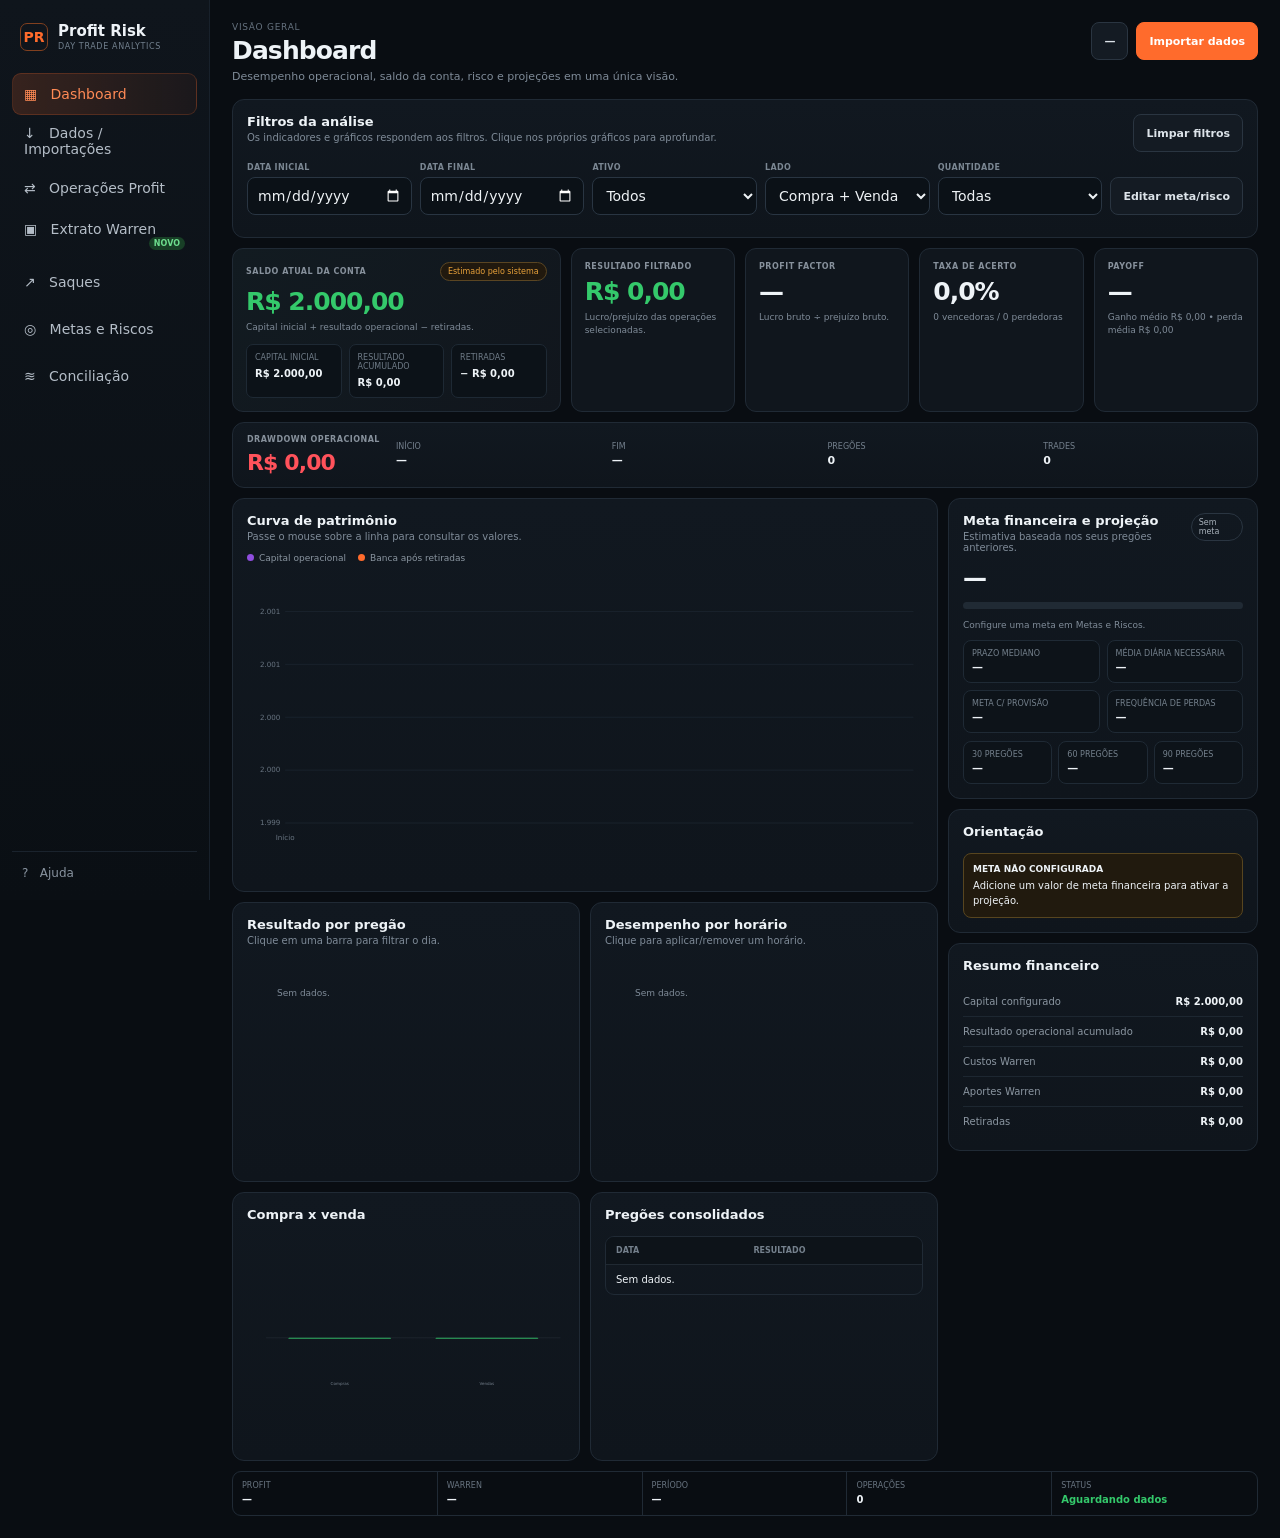
==== commit 85a6923b: "Fix broken SPA initialization and rebuild single-file dashboard" ====
--- a/profit-risk-daytrade/index.html
+++ b/profit-risk-daytrade/index.html
@@ -5,52 +5,75 @@
 <meta name="viewport" content="width=device-width,initial-scale=1,viewport-fit=cover">
 <title>Profit Risk — Controle Day Trade</title>
 <style>
-:root{color-scheme:dark;--bg:#090d12;--side:#0d1218;--panel:#10161d;--panel2:#131a22;--line:#202a35;--text:#eef3f7;--muted:#7f8b98;--orange:#ff6b2c;--purple:#8f4dde;--green:#34c96b;--red:#ff525b;--amber:#e8a13a;--r:12px}*{box-sizing:border-box}html,body{margin:0;min-height:100%;background:var(--bg);color:var(--text);font:14px Inter,ui-sans-serif,system-ui,-apple-system,BlinkMacSystemFont,"Segoe UI",sans-serif}button,input,select{font:inherit}.app{min-height:100vh;display:grid;grid-template-columns:210px minmax(0,1fr)}.side{position:sticky;top:0;height:100vh;background:linear-gradient(#0f151c,#0a0f14);border-right:1px solid #18212b;padding:20px 12px;display:flex;flex-direction:column}.brand{display:flex;gap:10px;align-items:center;padding:2px 8px 22px}.logo{width:28px;height:28px;border:1px solid #81401f;border-radius:7px;display:grid;place-items:center;color:var(--orange);font-weight:900}.brand strong{font-size:15px}.brand small{display:block;color:#72808e;font-size:8px;letter-spacing:.08em;margin-top:2px}.nav{display:grid;gap:5px}.nav button{border:1px solid transparent;background:transparent;color:#b4bdc7;min-height:42px;border-radius:9px;text-align:left;padding:0 11px;cursor:pointer}.nav button:hover{background:#151c24}.nav button.active{background:linear-gradient(90deg,rgba(255,107,44,.17),rgba(255,107,44,.05));border-color:rgba(255,107,44,.2);color:#ff8a55}.nav .new{float:right;font-size:8px;background:#183f26;color:#6dde8e;padding:2px 5px;border-radius:999px}.help{margin-top:auto;border-top:1px solid #1a232d;padding-top:14px;color:#8994a0;font-size:12px;padding-left:10px}.main{padding:22px;min-width:0}.view{display:none}.view.active{display:block}.top{display:flex;justify-content:space-between;gap:16px;align-items:flex-start;margin-bottom:16px}.kicker{font-size:9px;color:#65717e;text-transform:uppercase;letter-spacing:.08em;margin-bottom:4px}.top h1{margin:0;font-size:25px;letter-spacing:-.035em}.top p{margin:5px 0 0;color:var(--muted);font-size:11px}.actions{display:flex;gap:8px;flex-wrap:wrap}.btn{border:1px solid #2a3541;background:#141b23;color:#dce3e9;border-radius:8px;min-height:38px;padding:8px 12px;cursor:pointer;font-size:11px;font-weight:700}.btn.primary{background:var(--orange);border-color:var(--orange);color:#fff}.btn.purple{background:var(--purple);border-color:var(--purple);color:#fff}.card{background:linear-gradient(180deg,#111820,#0f151c);border:1px solid var(--line);border-radius:var(--r);min-width:0}.pad{padding:14px}.head{display:flex;align-items:flex-start;justify-content:space-between;gap:10px;margin-bottom:11px}.head h2{font-size:13px;margin:0 0 3px}.head p{font-size:10px;color:var(--muted);margin:0}.filters{display:grid;grid-template-columns:repeat(5,minmax(0,1fr)) auto;gap:8px;align-items:end}.field label{display:block;color:#7b8793;font-size:8px;font-weight:800;text-transform:uppercase;margin-bottom:5px;letter-spacing:.04em}.field input,.field select{width:100%;min-height:38px;border-radius:8px;border:1px solid #293542;background:#0b1117;color:#eef2f5;padding:7px 9px}.metrics{display:grid;grid-template-columns:2fr repeat(4,1fr);gap:10px;margin-top:10px}.metric{padding:13px;border:1px solid var(--line);background:#10161d;border-radius:11px}.mlabel{font-size:8px;color:#87919c;text-transform:uppercase;letter-spacing:.06em;font-weight:800}.mvalue{font-size:25px;font-weight:800;letter-spacing:-.04em;margin-top:6px}.msub{font-size:9px;color:var(--muted);margin-top:5px;line-height:1.4}.pos{color:var(--green)!important}.neg{color:var(--red)!important}.warn{color:var(--amber)!important}.balance{background:linear-gradient(135deg,#121b21,#11161d)}.balance-head{display:flex;justify-content:space-between;gap:10px;align-items:center}.badge{font-size:8px;padding:4px 7px;border:1px solid #2a3541;border-radius:999px;color:#a9b2bb}.badge.good{border-color:#245536;background:#102218;color:#65d983}.badge.warn{border-color:#5a4522;background:#21190e;color:#e6b95e}.break{display:grid;grid-template-columns:repeat(3,1fr);gap:7px;margin-top:10px}.break div{padding:8px;background:#0c1218;border:1px solid #1e2934;border-radius:7px}.break span{display:block;font-size:8px;color:#6f7b87;text-transform:uppercase;margin-bottom:2px}.break strong{font-size:10px}.ddbar{display:grid;grid-template-columns:auto repeat(4,1fr);gap:16px;align-items:center;margin-top:10px;padding:12px 14px}.ddbar .mvalue{font-size:22px}.ddstat span{display:block;font-size:8px;color:#74808d;text-transform:uppercase}.ddstat strong{font-size:11px}.dashgrid{display:grid;grid-template-columns:minmax(0,1.9fr) minmax(310px,.72fr);gap:10px;margin-top:10px;align-items:start}.left,.right{display:grid;gap:10px}.chartbox{height:310px;position:relative}.chartbox.small{height:210px}.chartbox svg{width:100%;height:100%;display:block}.legend{display:flex;gap:12px;color:#8a95a0;font-size:9px;margin-bottom:4px}.legend i{display:inline-block;width:7px;height:7px;border-radius:50%;margin-right:5px}.twocol{display:grid;grid-template-columns:1fr 1fr;gap:10px}.threecol{display:grid;grid-template-columns:repeat(3,1fr);gap:10px}.goal-amount{font-size:24px;font-weight:800}.progress{height:7px;background:#202a34;border-radius:99px;overflow:hidden;margin:10px 0}.progress>div{height:100%;background:linear-gradient(90deg,var(--purple),var(--orange));width:0}.goalstats{display:grid;grid-template-columns:1fr 1fr;gap:7px}.goalstats div,.prob div{padding:8px;border:1px solid #1f2a35;background:#0d1319;border-radius:8px}.goalstats span,.prob span{display:block;font-size:8px;color:#74808c;text-transform:uppercase}.goalstats strong,.prob strong{font-size:11px}.prob{display:grid;grid-template-columns:repeat(3,1fr);gap:6px;margin-top:8px}.kpis{display:grid}.krow{display:flex;justify-content:space-between;gap:12px;padding:9px 0;border-bottom:1px solid #1d2731;font-size:10px}.krow:last-child{border-bottom:0}.krow span{color:#8b96a1}.robot{display:grid;gap:7px}.tip{padding:9px;border-radius:8px;border:1px solid #24303b;background:#0d1319;font-size:10px;line-height:1.45}.tip strong{display:block;font-size:9px;text-transform:uppercase;margin-bottom:3px}.tip.good{border-color:#244f34;background:#102018}.tip.bad{border-color:#5a2c31;background:#211014}.tip.warning{border-color:#57451f;background:#211a0e}.tablewrap{overflow:auto;border:1px solid #202a35;border-radius:9px}.table{width:100%;border-collapse:collapse;min-width:720px;font-size:10px}.table th,.table td{padding:9px 10px;border-bottom:1px solid #202932;text-align:left;white-space:nowrap}.table th{background:#0d1319;color:#75818d;text-transform:uppercase;font-size:8px}.table tr:last-child td{border-bottom:0}.importgrid{display:grid;grid-template-columns:1fr 1fr .8fr;gap:10px}.drop{min-height:132px;border:1px dashed #33404c;border-radius:9px;background:#0d1319;display:grid;place-items:center;text-align:center;padding:14px}.drop strong{display:block}.drop p{font-size:10px;color:#7d8995}.notice{margin-top:8px;padding:9px;border:1px solid #26313c;border-radius:7px;color:#9aa4ae;font-size:10px}.notice.good{border-color:#255035;color:#77d78e}.notice.bad{border-color:#5b3033;color:#ff898f}.summary{display:grid;grid-template-columns:repeat(4,1fr);overflow:hidden}.summary>div{padding:12px;border-right:1px solid #202a35}.summary>div:last-child{border-right:0}.summary span{display:block;color:#76828e;font-size:8px;text-transform:uppercase}.summary strong{font-size:15px}.formgrid{display:grid;grid-template-columns:repeat(4,1fr);gap:8px}.section{scroll-margin-top:15px}.chips{display:flex;gap:6px;flex-wrap:wrap;margin-top:8px}.chip{font-size:9px;border:1px solid #3a3045;background:#1a1421;color:#d8c8e8;border-radius:999px;padding:5px 8px;cursor:pointer}.footer{margin-top:10px;display:grid;grid-template-columns:repeat(5,1fr);border:1px solid #202a35;border-radius:9px;overflow:hidden}.footer div{padding:9px;border-right:1px solid #202a35}.footer div:last-child{border-right:0}.footer span{display:block;color:#687480;font-size:8px;text-transform:uppercase}.footer strong{font-size:10px}@media(max-width:1200px){.metrics{grid-template-columns:repeat(3,1fr)}.balance{grid-column:span 2}.dashgrid{grid-template-columns:1fr}.filters{grid-template-columns:repeat(3,1fr)}.importgrid{grid-template-columns:1fr 1fr}.importgrid>*:last-child{grid-column:1/-1}}@media(max-width:820px){.app{grid-template-columns:72px 1fr}.brand-copy,.nav .txt{display:none}.nav button{text-align:center}.main{padding:14px}.metrics{grid-template-columns:1fr 1fr}.balance{grid-column:1/-1}.twocol,.threecol{grid-template-columns:1fr}.formgrid{grid-template-columns:1fr 1fr}}@media(max-width:580px){.app{display:block}.side{height:auto;position:static}.nav{display:flex;overflow:auto}.help{display:none}.main{padding:10px}.filters,.metrics,.importgrid,.formgrid,.summary,.prob,.goalstats,.break{grid-template-columns:1fr}.balance{grid-column:auto}.top{display:block}.actions{margin-top:10px}}
+:root{color-scheme:dark;--bg:#090d12;--side:#0d1218;--panel:#10161d;--panel2:#131a22;--line:#202a35;--text:#eef3f7;--muted:#7f8b98;--orange:#ff6b2c;--purple:#8f4dde;--green:#34c96b;--red:#ff525b;--amber:#e8a13a;--r:12px}*{box-sizing:border-box}html,body{margin:0;min-height:100%;background:var(--bg);color:var(--text);font:14px Inter,ui-sans-serif,system-ui,-apple-system,BlinkMacSystemFont,"Segoe UI",sans-serif}button,input,select{font:inherit}.app{min-height:100vh;display:grid;grid-template-columns:210px minmax(0,1fr)}.side{position:sticky;top:0;height:100vh;background:linear-gradient(#0f151c,#0a0f14);border-right:1px solid #18212b;padding:20px 12px;display:flex;flex-direction:column}.brand{display:flex;gap:10px;align-items:center;padding:2px 8px 22px}.logo{width:28px;height:28px;border:1px solid #81401f;border-radius:7px;display:grid;place-items:center;color:var(--orange);font-weight:900}.brand strong{font-size:15px}.brand small{display:block;color:#72808e;font-size:8px;letter-spacing:.08em;margin-top:2px}.nav{display:grid;gap:5px}.nav button{border:1px solid transparent;background:transparent;color:#b4bdc7;min-height:42px;border-radius:9px;text-align:left;padding:0 11px;cursor:pointer}.nav button:hover{background:#151c24}.nav button.active{background:linear-gradient(90deg,rgba(255,107,44,.17),rgba(255,107,44,.05));border-color:rgba(255,107,44,.2);color:#ff8a55}.new{float:right;font-size:8px;background:#183f26;color:#6dde8e;padding:2px 5px;border-radius:999px}.help{margin-top:auto;border-top:1px solid #1a232d;padding-top:14px;color:#8994a0;font-size:12px;padding-left:10px}.main{padding:22px;min-width:0}.screen{display:none}.screen.default{display:block}.top{display:flex;justify-content:space-between;gap:16px;align-items:flex-start;margin-bottom:16px}.kicker{font-size:9px;color:#65717e;text-transform:uppercase;letter-spacing:.08em;margin-bottom:4px}.top h1{margin:0;font-size:25px;letter-spacing:-.035em}.top p{margin:5px 0 0;color:var(--muted);font-size:11px}.actions{display:flex;gap:8px;flex-wrap:wrap}.btn,.filebtn{border:1px solid #2a3541;background:#141b23;color:#dce3e9;border-radius:8px;min-height:38px;padding:8px 12px;cursor:pointer;font-size:11px;font-weight:700;display:inline-flex;align-items:center;justify-content:center;text-decoration:none}.btn.primary,.filebtn.primary{background:var(--orange);border-color:var(--orange);color:#fff}.btn.purple,.filebtn.purple{background:var(--purple);border-color:var(--purple);color:#fff}.filebtn input{position:absolute;opacity:0;width:1px;height:1px}.card{background:linear-gradient(180deg,#111820,#0f151c);border:1px solid var(--line);border-radius:var(--r);min-width:0}.pad{padding:14px}.head{display:flex;align-items:flex-start;justify-content:space-between;gap:10px;margin-bottom:11px}.head h2{font-size:13px;margin:0 0 3px}.head p{font-size:10px;color:var(--muted);margin:0}.filters{display:grid;grid-template-columns:repeat(5,minmax(0,1fr)) auto;gap:8px;align-items:end}.field label{display:block;color:#7b8793;font-size:8px;font-weight:800;text-transform:uppercase;margin-bottom:5px;letter-spacing:.04em}.field input,.field select{width:100%;min-height:38px;border-radius:8px;border:1px solid #293542;background:#0b1117;color:#eef2f5;padding:7px 9px}.metrics{display:grid;grid-template-columns:2fr repeat(4,1fr);gap:10px;margin-top:10px}.metric{padding:13px;border:1px solid var(--line);background:#10161d;border-radius:11px}.mlabel{font-size:8px;color:#87919c;text-transform:uppercase;letter-spacing:.06em;font-weight:800}.mvalue{font-size:25px;font-weight:800;letter-spacing:-.04em;margin-top:6px}.msub{font-size:9px;color:var(--muted);margin-top:5px;line-height:1.4}.pos{color:var(--green)!important}.neg{color:var(--red)!important}.warn{color:var(--amber)!important}.balance{background:linear-gradient(135deg,#121b21,#11161d)}.balance-head{display:flex;justify-content:space-between;gap:10px;align-items:center}.badge{font-size:8px;padding:4px 7px;border:1px solid #2a3541;border-radius:999px;color:#a9b2bb}.badge.good{border-color:#245536;background:#102218;color:#65d983}.badge.warn{border-color:#5a4522;background:#21190e;color:#e6b95e}.break{display:grid;grid-template-columns:repeat(3,1fr);gap:7px;margin-top:10px}.break div{padding:8px;background:#0c1218;border:1px solid #1e2934;border-radius:7px}.break span{display:block;font-size:8px;color:#6f7b87;text-transform:uppercase;margin-bottom:2px}.break strong{font-size:10px}.ddbar{display:grid;grid-template-columns:auto repeat(4,1fr);gap:16px;align-items:center;margin-top:10px;padding:12px 14px}.ddbar .mvalue{font-size:22px}.ddstat span{display:block;font-size:8px;color:#74808d;text-transform:uppercase}.ddstat strong{font-size:11px}.dashgrid{display:grid;grid-template-columns:minmax(0,1.9fr) minmax(310px,.72fr);gap:10px;margin-top:10px;align-items:start}.left,.right{display:grid;gap:10px}.chartbox{height:310px;position:relative}.chartbox.small{height:210px}.chartbox svg{width:100%;height:100%;display:block}.legend{display:flex;gap:12px;color:#8a95a0;font-size:9px;margin-bottom:4px}.legend i{display:inline-block;width:7px;height:7px;border-radius:50%;margin-right:5px}.twocol{display:grid;grid-template-columns:1fr 1fr;gap:10px}.goal-amount{font-size:24px;font-weight:800}.progress{height:7px;background:#202a34;border-radius:99px;overflow:hidden;margin:10px 0}.progress>div{height:100%;background:linear-gradient(90deg,var(--purple),var(--orange));width:0}.goalstats{display:grid;grid-template-columns:1fr 1fr;gap:7px}.goalstats div,.prob div{padding:8px;border:1px solid #1f2a35;background:#0d1319;border-radius:8px}.goalstats span,.prob span{display:block;font-size:8px;color:#74808c;text-transform:uppercase}.goalstats strong,.prob strong{font-size:11px}.prob{display:grid;grid-template-columns:repeat(3,1fr);gap:6px;margin-top:8px}.kpis{display:grid}.krow{display:flex;justify-content:space-between;gap:12px;padding:9px 0;border-bottom:1px solid #1d2731;font-size:10px}.krow:last-child{border-bottom:0}.krow span{color:#8b96a1}.robot{display:grid;gap:7px}.tip{padding:9px;border-radius:8px;border:1px solid #24303b;background:#0d1319;font-size:10px;line-height:1.45}.tip strong{display:block;font-size:9px;text-transform:uppercase;margin-bottom:3px}.tip.good{border-color:#244f34;background:#102018}.tip.bad{border-color:#5a2c31;background:#211014}.tip.warning{border-color:#57451f;background:#211a0e}.tablewrap{overflow:auto;border:1px solid #202a35;border-radius:9px}.table{width:100%;border-collapse:collapse;min-width:720px;font-size:10px}.table th,.table td{padding:9px 10px;border-bottom:1px solid #202932;text-align:left;white-space:nowrap}.table th{background:#0d1319;color:#75818d;text-transform:uppercase;font-size:8px}.table tr:last-child td{border-bottom:0}.importgrid{display:grid;grid-template-columns:1fr 1fr .8fr;gap:10px}.drop{min-height:132px;border:1px dashed #33404c;border-radius:9px;background:#0d1319;display:grid;place-items:center;text-align:center;padding:14px}.drop strong{display:block}.drop p{font-size:10px;color:#7d8995}.notice{margin-top:8px;padding:9px;border:1px solid #26313c;border-radius:7px;color:#9aa4ae;font-size:10px}.notice.good{border-color:#255035;color:#77d78e}.notice.bad{border-color:#5b3033;color:#ff898f}.summary{display:grid;grid-template-columns:repeat(4,1fr);overflow:hidden}.summary>div{padding:12px;border-right:1px solid #202a35}.summary>div:last-child{border-right:0}.summary span{display:block;color:#76828e;font-size:8px;text-transform:uppercase}.summary strong{font-size:15px}.formgrid{display:grid;grid-template-columns:repeat(4,1fr);gap:8px}.section{scroll-margin-top:15px}.chips{display:flex;gap:6px;flex-wrap:wrap;margin-top:8px}.chip{font-size:9px;border:1px solid #3a3045;background:#1a1421;color:#d8c8e8;border-radius:999px;padding:5px 8px;cursor:pointer}.footer{margin-top:10px;display:grid;grid-template-columns:repeat(5,1fr);border:1px solid #202a35;border-radius:9px;overflow:hidden}.footer div{padding:9px;border-right:1px solid #202a35}.footer div:last-child{border-right:0}.footer span{display:block;color:#687480;font-size:8px;text-transform:uppercase}.footer strong{font-size:10px}.errorbar{display:none;margin-bottom:10px;border:1px solid #71363c;background:#261316;color:#ff9da2;border-radius:8px;padding:9px 11px;font-size:11px}.errorbar.show{display:block}@media(max-width:1200px){.metrics{grid-template-columns:repeat(3,1fr)}.balance{grid-column:span 2}.dashgrid{grid-template-columns:1fr}.filters{grid-template-columns:repeat(3,1fr)}.importgrid{grid-template-columns:1fr 1fr}.importgrid>*:last-child{grid-column:1/-1}}@media(max-width:820px){.app{grid-template-columns:72px 1fr}.brand-copy,.nav .txt{display:none}.nav button{text-align:center}.main{padding:14px}.metrics{grid-template-columns:1fr 1fr}.balance{grid-column:1/-1}.twocol{grid-template-columns:1fr}.formgrid{grid-template-columns:1fr 1fr}}@media(max-width:580px){.app{display:block}.side{height:auto;position:static}.nav{display:flex;overflow:auto}.help{display:none}.main{padding:10px}.filters,.metrics,.importgrid,.formgrid,.summary,.prob,.goalstats,.break{grid-template-columns:1fr}.balance{grid-column:auto}.top{display:block}.actions{margin-top:10px}}
 </style>
 </head>
 <body>
 <div class="app">
-<aside class="side"><div class="brand"><div class="logo">PR</div><div class="brand-copy"><strong>Profit Risk</strong><small>DAY TRADE ANALYTICS</small></div></div><nav class="nav" id="nav"><button data-route="dashboard"><span class="txt">▦ &nbsp; Dashboard</span></button><button data-route="data"><span class="txt">↓ &nbsp; Dados / Importações</span></button><button data-route="profit"><span class="txt">⇄ &nbsp; Operações Profit</span></button><button data-route="warren"><span class="txt">▣ &nbsp; Extrato Warren <b class="new">NOVO</b></span></button><button data-route="withdraw"><span class="txt">↗ &nbsp; Saques</span></button><button data-route="risk"><span class="txt">◎ &nbsp; Metas e Riscos</span></button><button data-route="recon"><span class="txt">≋ &nbsp; Conciliação</span></button></nav><div class="help">? &nbsp; Ajuda</div></aside>
-<main class="main">
-<section class="view active" id="view-dashboard">
+<aside class="side"><div class="brand"><div class="logo">PR</div><div class="brand-copy"><strong>Profit Risk</strong><small>DAY TRADE ANALYTICS</small></div></div><nav class="nav" id="nav"><button data-route="dashboard">▦ &nbsp; <span class="txt">Dashboard</span></button><button data-route="data">↓ &nbsp; <span class="txt">Dados / Importações</span></button><button data-route="profit">⇄ &nbsp; <span class="txt">Operações Profit</span></button><button data-route="warren">▣ &nbsp; <span class="txt">Extrato Warren <b class="new">NOVO</b></span></button><button data-route="withdraw">↗ &nbsp; <span class="txt">Saques</span></button><button data-route="risk">◎ &nbsp; <span class="txt">Metas e Riscos</span></button><button data-route="recon">≋ &nbsp; <span class="txt">Conciliação</span></button></nav><div class="help">? &nbsp; Ajuda</div></aside>
+<main class="main"><div id="errorbar" class="errorbar"></div>
+<section class="screen default" id="screen-dashboard">
 <div class="top"><div><div class="kicker">Visão geral</div><h1>Dashboard</h1><p>Desempenho operacional, saldo da conta, risco e projeções em uma única visão.</p></div><div class="actions"><button class="btn" id="periodTop">—</button><button class="btn primary" data-route="data">Importar dados</button></div></div>
 <div class="card pad"><div class="head"><div><h2>Filtros da análise</h2><p>Os indicadores e gráficos respondem aos filtros. Clique nos próprios gráficos para aprofundar.</p></div><button class="btn" id="resetFilters">Limpar filtros</button></div><div class="filters"><div class="field"><label>Data inicial</label><input id="startDate" type="date"></div><div class="field"><label>Data final</label><input id="endDate" type="date"></div><div class="field"><label>Ativo</label><select id="assetFilter"><option value="">Todos</option></select></div><div class="field"><label>Lado</label><select id="sideFilter"><option value="">Compra + Venda</option><option value="C">Compras</option><option value="V">Vendas</option></select></div><div class="field"><label>Quantidade</label><select id="qtyFilter"><option value="">Todas</option></select></div><button class="btn" data-route="risk">Editar meta/risco</button></div><div id="chips" class="chips"></div></div>
 <div class="metrics"><article class="metric balance"><div class="balance-head"><div class="mlabel">Saldo atual da conta</div><span class="badge warn" id="balanceBadge">Estimado</span></div><div class="mvalue" id="balanceValue">R$ 0,00</div><div class="msub" id="balanceDesc">Aguardando dados.</div><div class="break"><div><span id="b1l">Capital inicial</span><strong id="b1">—</strong></div><div><span id="b2l">Resultado</span><strong id="b2">—</strong></div><div><span id="b3l">Retiradas</span><strong id="b3">—</strong></div></div></article><article class="metric"><div class="mlabel">Resultado filtrado</div><div class="mvalue" id="net">R$ 0,00</div><div class="msub">Lucro/prejuízo das operações selecionadas.</div></article><article class="metric"><div class="mlabel">Profit Factor</div><div class="mvalue" id="pf">—</div><div class="msub">Lucro bruto ÷ prejuízo bruto.</div></article><article class="metric"><div class="mlabel">Taxa de acerto</div><div class="mvalue" id="wr">0%</div><div class="msub" id="wl">—</div></article><article class="metric"><div class="mlabel">Payoff</div><div class="mvalue" id="payoff">—</div><div class="msub" id="payoffSub">Ganho médio ÷ perda média.</div></article></div>
-<div class="card ddbar"><div><div class="mlabel">Drawdown operacional</div><div class="mvalue neg" id="dd">R$ 0,00</div></div><div class="ddstat"><span>Início do drawdown</span><strong id="ddStart">—</strong></div><div class="ddstat"><span>Término / fundo</span><strong id="ddEnd">—</strong></div><div class="ddstat"><span>Duração</span><strong id="ddDur">—</strong></div><div class="ddstat"><span>Recuperação</span><strong id="ddRec">—</strong></div></div>
-<div class="dashgrid"><div class="left"><div class="card pad"><div class="head"><div><h2>Curva de patrimônio</h2><p>Evolução do capital operacional e da banca após retiradas.</p></div></div><div class="legend"><span><i style="background:#8f4dde"></i>Capital operacional</span><span><i style="background:#ff6b2c"></i>Banca após retiradas</span></div><div class="chartbox" id="equityChart"></div></div><div class="threecol"><div class="card pad"><div class="head"><div><h2>Resultado por pregão</h2><p>Clique em uma barra para filtrar o dia.</p></div></div><div class="chartbox small" id="dailyChart"></div></div><div class="card pad"><div class="head"><div><h2>Desempenho por horário</h2><p>Clique em um horário para filtrar.</p></div></div><div class="chartbox small" id="hourChart"></div></div><div class="card pad"><div class="head"><div><h2>Compra x venda</h2><p>Clique para filtrar direção.</p></div></div><div class="chartbox small" id="sideChart"></div></div></div><div class="card pad"><div class="head"><div><h2>Pregões consolidados</h2><p>Resultado, quantidade, acerto e aderência ao plano.</p></div></div><div class="tablewrap"><table class="table"><thead><tr><th>Data</th><th>Resultado</th><th>Trades</th><th>Acerto</th><th>Pico intradia</th><th>Pior intradia</th><th>Status</th></tr></thead><tbody id="daysRows"></tbody></table></div></div></div><aside class="right"><div class="card pad"><div class="head"><div><h2>Meta financeira e projeção</h2><p>Estimativa baseada no seu desempenho histórico.</p></div><span class="badge" id="goalStatus">Sem meta</span></div><div class="goal-amount" id="goalAmountView">—</div><div class="msub" id="goalGap">Configure uma meta.</div><div class="progress"><div id="goalProgress"></div></div><div style="text-align:right;font-size:11px;font-weight:800" id="goalProgressText">0%</div><div class="goalstats"><div><span>Prazo mediano</span><strong id="medianDays">—</strong></div><div><span>Prazo conservador</span><strong id="p80Days">—</strong></div><div><span>Média necessária</span><strong id="neededDaily">—</strong></div><div><span>Meta c/ provisão</span><strong id="recommendedDaily">—</strong></div></div><div class="prob"><div><span>Chance 30 pregões</span><strong id="prob30">—</strong></div><div><span>Chance 60 pregões</span><strong id="prob60">—</strong></div><div><span>Chance 90 pregões</span><strong id="prob90">—</strong></div></div></div><div class="card pad"><div class="head"><div><h2>Orientação</h2><p>Ritmo, risco e pontos de atenção.</p></div></div><div class="robot" id="advice"></div></div><div class="card pad"><div class="head"><div><h2>Resumo financeiro</h2></div></div><div class="kpis" id="financialSummary"></div></div></aside></div>
-<div class="footer"><div><span>Última importação Profit</span><strong id="lastProfit">—</strong></div><div><span>Extrato Warren</span><strong id="lastWarren">—</strong></div><div><span>Período</span><strong id="footerPeriod">—</strong></div><div><span>Operações</span><strong id="footerTrades">0</strong></div><div><span>Status</span><strong class="pos" id="footerStatus">Aguardando dados</strong></div></div>
+<div class="card ddbar"><div><div class="mlabel">Drawdown operacional</div><div class="mvalue neg" id="dd">R$ 0,00</div></div><div class="ddstat"><span>Início</span><strong id="ddStart">—</strong></div><div class="ddstat"><span>Fim</span><strong id="ddEnd">—</strong></div><div class="ddstat"><span>Pregões</span><strong id="dayCount">0</strong></div><div class="ddstat"><span>Trades</span><strong id="tradeCountDash">0</strong></div></div>
+<div class="dashgrid"><div class="left"><section class="card pad"><div class="head"><div><h2>Curva de patrimônio</h2><p>Passe o mouse sobre a linha para consultar os valores.</p></div></div><div class="legend"><span><i style="background:var(--purple)"></i>Capital operacional</span><span><i style="background:var(--orange)"></i>Banca após retiradas</span></div><div id="equityChart" class="chartbox"></div></section><div class="twocol"><section class="card pad"><div class="head"><div><h2>Resultado por pregão</h2><p>Clique em uma barra para filtrar o dia.</p></div></div><div id="dailyChart" class="chartbox small"></div></section><section class="card pad"><div class="head"><div><h2>Desempenho por horário</h2><p>Clique para aplicar/remover um horário.</p></div></div><div id="hourChart" class="chartbox small"></div></section></div><div class="twocol"><section class="card pad"><div class="head"><div><h2>Compra x venda</h2></div></div><div id="sideChart" class="chartbox small"></div></section><section class="card pad"><div class="head"><div><h2>Pregões consolidados</h2></div></div><div class="tablewrap"><table class="table"><thead><tr><th>Data</th><th>Resultado</th><th>Trades</th><th>Acerto</th></tr></thead><tbody id="dayRows"></tbody></table></div></section></div></div><aside class="right"><section class="card pad"><div class="head"><div><h2>Meta financeira e projeção</h2><p>Estimativa baseada nos seus pregões anteriores.</p></div><span class="badge" id="goalStatus">Sem meta</span></div><div class="goal-amount" id="goalAmountView">—</div><div class="progress"><div id="goalProgress"></div></div><div class="msub" id="goalGap">Configure uma meta em Metas e Riscos.</div><div class="goalstats" style="margin-top:9px"><div><span>Prazo mediano</span><strong id="medianDays">—</strong></div><div><span>Média diária necessária</span><strong id="neededDaily">—</strong></div><div><span>Meta c/ provisão</span><strong id="recommendedDaily">—</strong></div><div><span>Frequência de perdas</span><strong id="lossRate">—</strong></div></div><div class="prob"><div><span>30 pregões</span><strong id="prob30">—</strong></div><div><span>60 pregões</span><strong id="prob60">—</strong></div><div><span>90 pregões</span><strong id="prob90">—</strong></div></div></section><section class="card pad"><div class="head"><div><h2>Orientação</h2></div></div><div id="advice" class="robot"></div></section><section class="card pad"><div class="head"><div><h2>Resumo financeiro</h2></div></div><div id="financeRows" class="kpis"></div></section></aside></div>
+<div class="footer"><div><span>Profit</span><strong id="footerProfit">—</strong></div><div><span>Warren</span><strong id="footerWarren">—</strong></div><div><span>Período</span><strong id="footerPeriod">—</strong></div><div><span>Operações</span><strong id="footerTrades">0</strong></div><div><span>Status</span><strong id="footerStatus" class="pos">Aguardando</strong></div></div>
 </section>
-<section class="view" id="view-data"><div class="top"><div><div class="kicker">Configuração e fontes</div><h1 id="dataTitle">Dados / Importações</h1><p id="dataDesc">Profit para operações. Warren para saldo, custos, aportes, retiradas e conciliação.</p></div><button class="btn" data-route="dashboard">Voltar ao dashboard</button></div>
-<div class="importgrid" id="imports"><article class="card pad section" id="profitSection"><div class="head"><div><h2>Relatório Profit</h2><p>Importe o relatório de operações em CSV.</p></div><span class="badge" id="profitStatus">Aguardando</span></div><div class="drop"><div><strong>Operações do Profit</strong><p>O formato real do seu relatório é reconhecido automaticamente.</p><label class="btn purple">Importar relatório<input hidden id="profitFile" type="file" accept=".csv"></label></div></div><div class="notice" id="profitMsg">Nenhum relatório importado nesta sessão.</div></article><article class="card pad section" id="warrenSection"><div class="head"><div><h2>Extrato Warren</h2><p>Extrato consolidado em PDF.</p></div><span class="badge" id="warrenStatus">Aguardando</span></div><div class="drop"><div><strong>Extrato consolidado</strong><p>Dados já importados anteriormente permanecem disponíveis. O leitor PDF será processado sem afetar o restante do sistema.</p><label class="btn primary">Importar extrato<input hidden id="warrenFile" type="file" accept=".pdf"></label></div></div><div class="notice" id="warrenMsg">Nenhum novo extrato Warren importado nesta sessão.</div></article><article class="card pad"><div class="head"><div><h2>Status das importações</h2></div></div><div class="kpis"><div class="krow"><span>Profit</span><strong id="profitMeta">—</strong></div><div class="krow"><span>Warren</span><strong id="warrenMeta">—</strong></div><div class="krow"><span>Operações</span><strong id="tradeCount">0</strong></div><div class="krow"><span>Movimentações</span><strong id="movementCount">0</strong></div><div class="krow"><span>Período Profit</span><strong id="profitPeriod">—</strong></div></div></article></div>
-<div class="card summary" style="margin-top:10px" id="warrenSummary"><div><span>Saldo inicial Warren</span><strong id="wInitial">—</strong></div><div><span>Total de entradas</span><strong class="pos" id="wEntries">—</strong></div><div><span>Total de saídas</span><strong class="neg" id="wExits">—</strong></div><div><span>Saldo final / conciliado</span><strong id="wFinal">—</strong></div></div>
-<div class="twocol" style="margin-top:10px"><article class="card pad section" id="riskSection"><div class="head"><div><h2>Plano de risco e meta</h2><p>Todos os cálculos são atualizados automaticamente.</p></div><span class="badge good">Automático</span></div><div class="formgrid"><div class="field"><label>Capital inicial (R$)</label><input id="capital" inputmode="decimal"></div><div class="field"><label>Meta financeira / banca (R$)</label><input id="goalAmount" inputmode="decimal" placeholder="Ex.: 5000,00"></div><div class="field"><label>Meta diária (%)</label><input id="goalPct" inputmode="decimal"></div><div class="field"><label>Stop diário (%)</label><input id="stopPct" inputmode="decimal"></div><div class="field"><label>Risco por trade (%)</label><input id="riskPct" inputmode="decimal"></div><div class="field"><label>Máx. trades/dia</label><input id="maxTrades" type="number" min="1"></div><div class="field"><label>Máx. perdas seguidas</label><input id="maxLosses" type="number" min="1"></div></div></article><article class="card pad section" id="withdrawSection"><div class="head"><div><h2>Registrar saque manual</h2><p>Use apenas quando a retirada não estiver no extrato Warren.</p></div></div><form id="withdrawForm" class="formgrid"><div class="field"><label>Data</label><input id="withdrawDate" type="date"></div><div class="field"><label>Valor (R$)</label><input id="withdrawValue" inputmode="decimal"></div><div class="field" style="grid-column:span 2"><label>Observação</label><input id="withdrawNote" placeholder="Ex.: retirada parcial de lucros"></div><button class="btn primary" type="submit">Registrar saque</button></form><div class="notice" id="withdrawMsg">Saques manuais ficam salvos neste navegador.</div></article></div>
-<div class="card pad" style="margin-top:10px" id="withdrawHistory"><div class="head"><div><h2>Histórico de saques</h2></div></div><div class="tablewrap"><table class="table"><thead><tr><th>Data</th><th>Valor</th><th>Origem</th><th>Descrição</th></tr></thead><tbody id="withdrawRows"></tbody></table></div></div>
-<div class="card pad section" style="margin-top:10px" id="reconSection"><div class="head"><div><h2>Conciliação Profit × Warren</h2><p>Compara resultado operacional com ajustes e custos identificados.</p></div><span class="badge" id="reconStatus">Aguardando</span></div><div class="tablewrap"><table class="table"><thead><tr><th>Data</th><th>Profit</th><th>Ajuste Warren</th><th>Taxas</th><th>IRRF</th><th>Líquido Warren</th><th>Diferença</th><th>Status</th></tr></thead><tbody id="reconRows"></tbody></table></div></div>
+<section class="screen" id="screen-data">
+<div class="top"><div><div class="kicker">Configuração e fontes</div><h1 id="dataTitle">Dados / Importações</h1><p id="dataDesc">Profit para operações. Warren para saldo, custos, aportes e retiradas.</p></div><button class="btn" data-route="dashboard">Voltar ao dashboard</button></div>
+<div class="importgrid"><article class="card pad section" id="profitSection"><div class="head"><div><h2>Relatório Profit</h2><p>Importe o relatório CSV extraído do Profit.</p></div><span class="badge" id="profitBadge">Aguardando</span></div><div class="drop"><div><strong>Operações do Profit</strong><p>Seu formato de relatório é reconhecido automaticamente.</p><label class="filebtn purple">Importar relatório<input id="profitFile" type="file" accept=".csv,text/csv"></label></div></div><div class="notice" id="profitMsg">Nenhum arquivo importado nesta sessão.</div></article><article class="card pad section" id="warrenSection"><div class="head"><div><h2>Extrato Warren</h2><p>Dados Warren já salvos continuam sendo utilizados.</p></div><span class="badge" id="warrenBadge">Aguardando</span></div><div class="drop"><div><strong>Extrato consolidado</strong><p>A importação PDF será reativada após a estabilização desta versão.</p><button class="btn" disabled>Importação PDF temporariamente indisponível</button></div></div><div class="notice" id="warrenMsg">Os dados Warren existentes no navegador permanecem preservados.</div></article><article class="card pad"><div class="head"><div><h2>Status das fontes</h2></div></div><div class="kpis"><div class="krow"><span>Profit</span><strong id="profitMeta">—</strong></div><div class="krow"><span>Warren</span><strong id="warrenMeta">—</strong></div><div class="krow"><span>Operações</span><strong id="tradeCountData">0</strong></div><div class="krow"><span>Movimentações Warren</span><strong id="movementCount">0</strong></div></div></article></div>
+<section class="card pad" style="margin-top:10px"><div class="head"><div><h2>Resumo Warren</h2></div></div><div class="summary"><div><span>Saldo inicial</span><strong id="wInitial">—</strong></div><div><span>Entradas</span><strong id="wEntries" class="pos">—</strong></div><div><span>Saídas</span><strong id="wExits" class="neg">—</strong></div><div><span>Saldo final</span><strong id="wFinal">—</strong></div></div></section>
+<div class="twocol" style="margin-top:10px"><section class="card pad section" id="riskSection"><div class="head"><div><h2>Metas e Riscos</h2><p>Alterações recalculam o dashboard.</p></div></div><div class="formgrid"><div class="field"><label>Capital inicial (R$)</label><input id="capital"></div><div class="field"><label>Meta financeira (R$)</label><input id="goalAmount"></div><div class="field"><label>Meta diária (%)</label><input id="goalPct"></div><div class="field"><label>Stop diário (%)</label><input id="stopPct"></div><div class="field"><label>Risco por trade (%)</label><input id="riskPct"></div><div class="field"><label>Máx. trades/dia</label><input id="maxTrades" type="number" min="1"></div><div class="field"><label>Máx. perdas seguidas</label><input id="maxLosses" type="number" min="1"></div></div></section><section class="card pad section" id="withdrawSection"><div class="head"><div><h2>Registrar saque</h2></div></div><form id="withdrawForm"><div class="formgrid"><div class="field"><label>Data</label><input id="withdrawDate" type="date"></div><div class="field"><label>Valor (R$)</label><input id="withdrawValue"></div></div><div class="field" style="margin-top:8px"><label>Observação</label><input id="withdrawNote" style="width:100%;min-height:38px;border-radius:8px;border:1px solid #293542;background:#0b1117;color:#eef2f5;padding:7px 9px"></div><button class="btn primary" style="margin-top:8px">Registrar saque</button></form></section></div>
+<section class="card pad section" id="withdrawHistory" style="margin-top:10px"><div class="head"><div><h2>Histórico de saques</h2></div></div><div class="tablewrap"><table class="table"><thead><tr><th>Data</th><th>Valor</th><th>Origem</th><th>Descrição</th></tr></thead><tbody id="withdrawRows"></tbody></table></div></section>
+<section class="card pad section" id="reconSection" style="margin-top:10px"><div class="head"><div><h2>Conciliação Profit × Warren</h2><p>Mostra o status das duas fontes financeiras.</p></div></div><div id="reconMsg" class="notice">Importe o Profit e mantenha os dados Warren salvos para conciliar.</div></section>
 </section>
-</main></div>
-<div id="tooltip" style="position:fixed;display:none;pointer-events:none;z-index:50;background:#0b1117;border:1px solid #34414d;border-radius:7px;padding:7px 9px;font-size:10px;box-shadow:0 10px 25px #0008"></div>
+</main></div><div id="tooltip" style="position:fixed;display:none;pointer-events:none;z-index:99;background:#0b1117;border:1px solid #34414d;border-radius:7px;padding:7px 9px;font-size:10px"></div>
 <script>
-(function(){'use strict';
-const KEY='profitRiskDataV5';const DEF={version:5,config:{capital:2000,goalPct:2.5,stopPct:3,riskPct:.75,maxTrades:8,maxLosses:3,goalAmount:0},trades:[],withdrawals:[],warren:{transactions:[],summary:null,meta:{fileName:'',importedAt:'',periodStart:'',periodEnd:'',movementCount:0}},meta:{fileName:'',importedAt:'',period:'',integrity:'—',mismatches:0}};let store=load(),chartHour='';
-const $=s=>document.querySelector(s),$$=s=>Array.from(document.querySelectorAll(s));function clone(x){return JSON.parse(JSON.stringify(x))}function load(){try{const x=JSON.parse(localStorage.getItem(KEY)||'null');if(x){const n=clone(DEF);Object.assign(n.config,x.config||{});n.trades=Array.isArray(x.trades)?x.trades:[];n.withdrawals=Array.isArray(x.withdrawals)?x.withdrawals:[];n.meta=Object.assign(n.meta,x.meta||{});if(x.warren)n.warren={transactions:Array.isArray(x.warren.transactions)?x.warren.transactions:[],summary:x.warren.summary||null,meta:Object.assign(n.warren.meta,x.warren.meta||{})};return n}}catch(e){}return clone(DEF)}function save(){localStorage.setItem(KEY,JSON.stringify(store))}function money(n){return new Intl.NumberFormat('pt-BR',{style:'currency',currency:'BRL'}).format(Number.isFinite(+n)?+n:0)}function pct(n){return (Number.isFinite(+n)?+n:0).toFixed(1).replace('.',',')+'%'}function num(v){if(typeof v==='number')return isFinite(v)?v:0;let s=String(v||'').trim().replace(/R\$/gi,'').replace(/\s/g,'');if(!s)return 0;if(s.includes(',')&&s.includes('.'))s=s.lastIndexOf(',')>s.lastIndexOf('.')?s.replace(/\./g,'').replace(',','.'):s.replace(/,/g,'');else if(s.includes(','))s=s.replace(',','.');const n=Number(s.replace(/[^0-9.+-]/g,''));return isFinite(n)?n:0}function norm(s){return String(s||'').normalize('NFD').replace(/[\u0300-\u036f]/g,'').toLowerCase().replace(/[^a-z0-9]/g,'')}function fmt(d){if(!d)return'—';const a=d.split('-');return a.length===3?a[2]+'/'+a[1]+'/'+a[0]:d}function esc(s){return String(s||'').replace(/[&<>"']/g,c=>({'&':'&amp;','<':'&lt;','>':'&gt;','"':'&quot;',"'":'&#39;'}[c]))}
-function route(key){const sub={dashboard:'dashboard',data:'data',profit:'data',warren:'data',withdraw:'data',risk:'data',recon:'data'};$$('.view').forEach(v=>v.classList.remove('active'));$('#view-'+sub[key]).classList.add('active');$$('#nav button').forEach(b=>b.classList.toggle('active',b.dataset.route===key||(key==='data'&&b.dataset.route==='data')));location.hash=key==='dashboard'?'dashboard':key;if(key!=='dashboard'){const ids={profit:'profitSection',warren:'warrenSection',withdraw:'withdrawSection',risk:'riskSection',recon:'reconSection'};setTimeout(()=>ids[key]&&document.getElementById(ids[key]).scrollIntoView({behavior:'smooth',block:'start'}),40)}else window.scrollTo({top:0,behavior:'smooth'});renderAll()}$$('[data-route]').forEach(b=>b.addEventListener('click',e=>{e.preventDefault();route(b.dataset.route)}));
-function csvRows(text){const lines=String(text).replace(/^\uFEFF/,'').split(/\r?\n/).filter(x=>x.trim());if(!lines.length)return[];const first=lines.slice(0,20).join('\n'),sem=(first.match(/;/g)||[]).length,com=(first.match(/,/g)||[]).length,del=sem>=com?';':',';return lines.map(line=>{const out=[];let cur='',q=false;for(let i=0;i<line.length;i++){const c=line[i];if(c==='"'){if(q&&line[i+1]==='"'){cur+='"';i++}else q=!q}else if(c===del&&!q){out.push(cur);cur=''}else cur+=c}out.push(cur);return out})}function openDate(v){const m=String(v||'').match(/^(\d{2})\/(\d{2})\/(\d{4})\s+(\d{1,2}):(\d{2})(?::(\d{2}))?/);return m?{date:m[3]+'-'+m[2]+'-'+m[1],time:String(+m[4]).padStart(2,'0')+':'+m[5]+':'+(m[6]||'00'),stamp:m[3]+'-'+m[2]+'-'+m[1]+'T'+String(+m[4]).padStart(2,'0')+':'+m[5]+':'+(m[6]||'00')}:{date:'',time:'',stamp:''}}function parseProfit(rows){const hi=rows.findIndex(r=>{const a=r.map(norm);return a.includes('ativo')&&a.includes('abertura')&&a.includes('fechamento')&&a.includes('resoperacao')&&a.includes('total')});if(hi<0)throw Error('Tabela de operações do Profit não encontrada.');const map={};rows[hi].forEach((v,i)=>{const k=norm(v);if(map[k]===undefined)map[k]=i});['ativo','abertura','fechamento','lado','resoperacao','total'].forEach(k=>{if(map[k]===undefined)throw Error('Coluna obrigatória não encontrada: '+k)});const trades=[];let run=0,mis=0;for(let i=hi+1;i<rows.length;i++){const r=rows[i],o=openDate(r[map.abertura]),f=openDate(r[map.fechamento]);if(!o.date)continue;const side=String(r[map.lado]||'').trim().toUpperCase(),result=num(r[map.resoperacao]),total=num(r[map.total]),qty=Math.max(num(r[map.qtdcompra]),num(r[map.qtdvenda]));run+=result;if(Math.abs(run-total)>.02)mis++;trades.push({id:'p-'+i+'-'+o.stamp,asset:String(r[map.ativo]||'N/A').trim().toUpperCase(),date:o.date,open:o.time,close:f.time,stamp:o.stamp,side,qty,result,total})}trades.sort((a,b)=>a.stamp.localeCompare(b.stamp));if(!trades.length)throw Error('Nenhuma operação válida encontrada.');return{trades,mis}}
-async function importProfit(file){const b=await file.arrayBuffer();let t=new TextDecoder('utf-8').decode(b);if((t.match(/�/g)||[]).length>2)t=new TextDecoder('windows-1252').decode(b);const r=parseProfit(csvRows(t));store.trades=r.trades;store.meta={fileName:file.name,importedAt:new Date().toISOString(),period:r.trades[0].date+'|'+r.trades.at(-1).date,integrity:r.mis?'Divergências':'OK',mismatches:r.mis};save();$('#profitMsg').className='notice good';$('#profitMsg').textContent=r.trades.length+' operações importadas. Integridade '+(r.mis?'com divergências':'OK')+'.';$('#startDate').value='';$('#endDate').value='';renderAll()}
-function days(list){const m={};list.forEach(t=>{const d=m[t.date]||(m[t.date]={date:t.date,result:0,count:0,wins:0,losses:0,peak:0,worst:0,run:0});d.result+=t.result;d.count++;if(t.result>0)d.wins++;if(t.result<0)d.losses++;d.run+=t.result;d.peak=Math.max(d.peak,d.run);d.worst=Math.min(d.worst,d.run)});return Object.values(m).sort((a,b)=>a.date.localeCompare(b.date))}function metrics(list){const win=list.filter(t=>t.result>0),loss=list.filter(t=>t.result<0),gp=win.reduce((a,t)=>a+t.result,0),gl=Math.abs(loss.reduce((a,t)=>a+t.result,0)),net=list.reduce((a,t)=>a+t.result,0),aw=win.length?gp/win.length:0,al=loss.length?gl/loss.length:0;let eq=0,peak=0,maxDD=0,ddS='',ddE='',curS='';list.forEach(t=>{eq+=t.result;if(eq>peak){peak=eq;curS=t.date}else if(peak-eq>maxDD){maxDD=peak-eq;ddS=curS;ddE=t.date}});return{net,win,loss,pf:gl?gp/gl:gp>0?Infinity:0,payoff:al?aw/al:0,aw,al,maxDD,ddS,ddE,days:days(list)}}function withdrawals(){const arr=[...(store.withdrawals||[]).map(w=>({...w,source:'manual'}))];(store.warren.transactions||[]).filter(t=>t.category==='withdrawal').forEach(t=>arr.push({id:t.id,date:t.date,value:Math.abs(t.value),note:t.description,source:'Warren'}));const out=[],seen=new Set();arr.sort((a,b)=>a.date.localeCompare(b.date)).forEach(w=>{const k=w.date+'|'+(+w.value).toFixed(2);if(seen.has(k)&&w.source==='manual')return;seen.add(k);out.push(w)});return out}function finance(){const net=store.trades.reduce((a,t)=>a+t.result,0),wd=withdrawals().reduce((a,w)=>a+(+w.value||0),0),wtx=store.warren.transactions||[],deposits=wtx.filter(t=>t.category==='deposit').reduce((a,t)=>a+Math.abs(t.value),0),fees=wtx.filter(t=>['fee_registration','fee_emoluments','irrf','platform'].includes(t.category)).reduce((a,t)=>a+Math.abs(t.value),0),s=store.warren.summary;let real=(+store.config.capital||0)+net-wd,source='estimated',summaryValid=false;if(s&&wtx.length){const calc=(+s.initial||0)+(+s.entries||0)-Math.abs(+s.exits||0);summaryValid=Math.abs(calc-(+s.final||0))<.05;if(summaryValid){real=+s.final;source='confirmed'}else{real=calc;source='reconciled'}}return{net,wd,deposits,fees,real,source,s,projected:(+store.config.capital||0)+net-wd}}
-function rebuildFilters(){const t=store.trades||[],a=$('#assetFilter'),q=$('#qtyFilter'),oa=a.value,oq=q.value;a.innerHTML='<option value="">Todos</option>';q.innerHTML='<option value="">Todas</option>';[...new Set(t.map(x=>x.asset))].sort().forEach(v=>a.insertAdjacentHTML('beforeend','<option>'+esc(v)+'</option>'));[...new Set(t.map(x=>x.qty))].sort((x,y)=>x-y).forEach(v=>q.insertAdjacentHTML('beforeend','<option>'+v+'</option>'));a.value=[...a.options].some(o=>o.value===oa)?oa:'';q.value=[...q.options].some(o=>o.value===oq)?oq:'';if(t.length&&!$('#startDate').value){$('#startDate').value=t[0].date;$('#endDate').value=t.at(-1).date}}
-function filtered(){const s=$('#startDate').value,e=$('#endDate').value,a=$('#assetFilter').value,side=$('#sideFilter').value,q=$('#qtyFilter').value;return store.trades.filter(t=>(!s||t.date>=s)&&(!e||t.date<=e)&&(!a||t.asset===a)&&(!side||t.side===side)&&(!q||String(t.qty)===q)&&(!chartHour||(t.open||'').slice(0,2)+'h'===chartHour))}
-function svg(tag,attrs){const e=document.createElementNS('http://www.w3.org/2000/svg',tag);Object.entries(attrs||{}).forEach(([k,v])=>e.setAttribute(k,v));return e}function tooltip(e,label,val){const t=$('#tooltip');t.innerHTML='<strong>'+esc(label)+'</strong><br>'+money(val);t.style.left=(e.clientX+12)+'px';t.style.top=(e.clientY+12)+'px';t.style.display='block'}function hideTip(){$('#tooltip').style.display='none'}function barChart(host,labels,values,onClick,colors){host.innerHTML='';if(!values.length){host.innerHTML='<div style="height:100%;display:grid;place-items:center;color:#64717d;font-size:11px">Sem dados</div>';return}const W=520,H=210,L=42,R=10,T=12,B=30,sv=svg('svg',{viewBox:'0 0 '+W+' '+H});host.appendChild(sv);const max=Math.max(...values.map(Math.abs),1),base=T+(H-T-B)/2,bw=(W-L-R)/values.length*.65;values.forEach((v,i)=>{const x=L+(i+.5)*(W-L-R)/values.length-bw/2,h=Math.abs(v)/max*(H-T-B)/2,y=v>=0?base-h:base;const r=svg('rect',{x,y,width:bw,height:Math.max(1,h),rx:2,fill:v>=0?(colors?.pos||'#35c96b'):(colors?.neg||'#ff525b'),'data-i':i});r.addEventListener('mousemove',e=>tooltip(e,labels[i],v));r.addEventListener('mouseleave',hideTip);if(onClick){r.style.cursor='pointer';r.addEventListener('click',()=>onClick(i,labels[i]))}sv.appendChild(r)});sv.appendChild(svg('line',{x1:L,y1:base,x2:W-R,y2:base,stroke:'#2a3540'}));const step=Math.max(1,Math.ceil(labels.length/6));labels.forEach((l,i)=>{if(i%step)return;const tx=svg('text',{x:L+(i+.5)*(W-L-R)/labels.length,y:H-8,fill:'#73808c','font-size':9,'text-anchor':'middle'});tx.textContent=l;sv.appendChild(tx)})}function lineChart(host,labels,series){host.innerHTML='';if(!series[0]?.data?.length){host.innerHTML='<div style="height:100%;display:grid;place-items:center;color:#64717d;font-size:11px">Sem dados</div>';return}const W=900,H=310,L=50,R=16,T=18,B=30,all=series.flatMap(s=>s.data),min=Math.min(...all),max=Math.max(...all),pad=Math.max((max-min)*.12,10),lo=min-pad,hi=max+pad,x=i=>L+i*(W-L-R)/(series[0].data.length-1||1),y=v=>T+(hi-v)*(H-T-B)/(hi-lo||1),sv=svg('svg',{viewBox:'0 0 '+W+' '+H});host.appendChild(sv);for(let i=0;i<5;i++){const yy=T+i*(H-T-B)/4;sv.appendChild(svg('line',{x1:L,y1:yy,x2:W-R,y2:yy,stroke:'#1f2933'}))}series.forEach(s=>{let d='';s.data.forEach((v,i)=>d+=(i?' L ':'M ')+x(i)+' '+y(v));sv.appendChild(svg('path',{d,fill:'none',stroke:s.color,'stroke-width':2.2,'stroke-linecap':'round','stroke-linejoin':'round'}));s.data.forEach((v,i)=>{const c=svg('circle',{cx:x(i),cy:y(v),r:8,fill:'transparent'});c.addEventListener('mousemove',e=>tooltip(e,(s.label||'')+' • '+(labels[i]||''),v));c.addEventListener('mouseleave',hideTip);sv.appendChild(c)})});const step=Math.max(1,Math.ceil(labels.length/7));labels.forEach((l,i)=>{if(i%step)return;const tx=svg('text',{x:x(i),y:H-8,fill:'#73808c','font-size':9,'text-anchor':'middle'});tx.textContent=l;sv.appendChild(tx)})}
-function drawdownInfo(list){let eq=0,peak=0,peakDate='',max=0,start='',end='';list.forEach(t=>{eq+=t.result;if(eq>=peak){peak=eq;peakDate=t.date}else if(peak-eq>max){max=peak-eq;start=peakDate;end=t.date}});let dur='—';if(start&&end){const a=new Date(start),b=new Date(end);dur=Math.max(1,Math.round((b-a)/86400000)+1)+' dias'}return{max,start,end,dur}}
-function renderDashboard(){rebuildFilters();const list=filtered(),m=metrics(list),f=finance(),dd=drawdownInfo(list);$('#net').textContent=money(m.net);$('#net').className='mvalue '+(m.net>0?'pos':m.net<0?'neg':'');$('#pf').textContent=list.length?(m.pf===Infinity?'∞':m.pf.toFixed(2).replace('.',',')):'—';$('#pf').className='mvalue '+(m.pf>=1.3?'pos':m.pf<1&&list.length?'neg':'');$('#wr').textContent=pct(list.length?100*m.win.length/list.length:0);$('#wl').textContent=m.win.length+' vencedoras / '+m.loss.length+' perdedoras';$('#payoff').textContent=list.length?m.payoff.toFixed(2).replace('.',','):'—';$('#payoffSub').textContent='Ganho médio '+money(m.aw)+' • Perda média '+money(m.al);$('#dd').textContent=money(dd.max);$('#ddStart').textContent=fmt(dd.start);$('#ddEnd').textContent=fmt(dd.end);$('#ddDur').textContent=dd.dur;$('#ddRec').textContent=dd.max? 'Acompanhar':'Sem drawdown';$('#balanceValue').textContent=money(f.real);$('#balanceValue').className='mvalue '+(f.real>=0?'pos':'neg');const b=$('#balanceBadge');if(f.source==='confirmed'){b.textContent='Confirmado pelo extrato Warren';b.className='badge good';$('#balanceDesc').textContent='Saldo final confirmado no último extrato Warren.'}else if(f.source==='reconciled'){b.textContent='Reconciliado pelo sistema';b.className='badge warn';$('#balanceDesc').textContent='O resumo do extrato apresentou divergência; saldo recalculado por saldo inicial + entradas − saídas.'}else{b.textContent='Estimado pelo sistema';b.className='badge warn';$('#balanceDesc').textContent='Capital inicial + resultado acumulado − retiradas.'}if(f.s&&store.warren.transactions.length){$('#b1l').textContent='Saldo inicial Warren';$('#b1').textContent=money(f.s.initial);$('#b2l').textContent='Entradas no período';$('#b2').textContent=money(f.s.entries);$('#b3l').textContent='Saídas no período';$('#b3').textContent=money(Math.abs(f.s.exits))}else{$('#b1l').textContent='Capital inicial';$('#b1').textContent=money(store.config.capital);$('#b2l').textContent='Resultado acumulado';$('#b2').textContent=money(f.net);$('#b3l').textContent='Retiradas';$('#b3').textContent=money(f.wd)};const ds=m.days;barChart($('#dailyChart'),ds.map(d=>fmt(d.date)),ds.map(d=>d.result),(i)=>{$('#startDate').value=ds[i].date;$('#endDate').value=ds[i].date;renderDashboard()});const hm={};list.forEach(t=>{const h=(t.open||'').slice(0,2)+'h';hm[h]=(hm[h]||0)+t.result});const ha=Object.entries(hm).sort();barChart($('#hourChart'),ha.map(x=>x[0]),ha.map(x=>x[1]),(i,l)=>{chartHour=chartHour===l?'':l;$('#chips').innerHTML=chartHour?'<button class="chip" id="clearHour">Horário '+chartHour+' ×</button>':'';if(chartHour)$('#clearHour').onclick=()=>{chartHour='';renderDashboard()};renderDashboard()},{pos:'#8f4dde',neg:'#ff525b'});const sm={Compras:0,Vendas:0};list.forEach(t=>sm[t.side==='C'?'Compras':'Vendas']+=t.result);barChart($('#sideChart'),Object.keys(sm),Object.values(sm),(i,l)=>{$('#sideFilter').value=l==='Compras'?'C':'V';renderDashboard()},{pos:'#8f4dde',neg:'#ff6b2c'});const wd=withdrawals().sort((a,b)=>a.date.localeCompare(b.date));let op=+store.config.capital||0,real=op,wi=0,labels=['Início'],opd=[op],rd=[real];list.forEach(t=>{while(wi<wd.length&&wd[wi].date<t.date){real-=wd[wi].value;labels.push(fmt(wd[wi].date));opd.push(op);rd.push(real);wi++}op+=t.result;real+=t.result;labels.push(fmt(t.date));opd.push(op);rd.push(real)});lineChart($('#equityChart'),labels,[{data:opd,color:'#8f4dde',label:'Capital operacional'},{data:rd,color:'#ff6b2c',label:'Banca após retiradas'}]);const stop=(store.config.capital||0)*(store.config.stopPct||0)/100,goal=(store.config.capital||0)*(store.config.goalPct||0)/100;$('#daysRows').innerHTML=ds.length?[...ds].reverse().map(d=>{let st='Dentro do plano',cl='';if(d.result<=-stop){st='Stop diário excedido';cl='neg'}else if(goal&&d.result>=goal){st='Meta diária atingida';cl='pos'}else if(d.count>store.config.maxTrades){st='Trades acima do limite';cl='warn'}return'<tr><td>'+fmt(d.date)+'</td><td class="'+(d.result>=0?'pos':'neg')+'"><strong>'+money(d.result)+'</strong></td><td>'+d.count+'</td><td>'+pct(d.count?100*d.wins/d.count:0)+'</td><td>'+money(d.peak)+'</td><td>'+money(d.worst)+'</td><td class="'+cl+'"><strong>'+st+'</strong></td></tr>'}).join(''):'<tr><td colspan="7">Sem dados.</td></tr>';renderGoal(f);renderFinancial(f);const t=store.trades;$('#periodTop').textContent=t.length?fmt(t[0].date)+' → '+fmt(t.at(-1).date):'—';$('#lastProfit').textContent=store.meta.importedAt?new Date(store.meta.importedAt).toLocaleString('pt-BR'):'—';$('#lastWarren').textContent=store.warren.meta.importedAt?new Date(store.warren.meta.importedAt).toLocaleString('pt-BR'):'—';$('#footerPeriod').textContent=t.length?fmt(t[0].date)+' a '+fmt(t.at(-1).date):'—';$('#footerTrades').textContent=t.length;$('#footerStatus').textContent=t.length?'Dados carregados':'Aguardando dados'}
-function bootstrapGoal(f){const goal=+store.config.goalAmount||0,start=f.real,gap=goal-start,ds=days(store.trades).map(d=>d.result),N=1200,maxDays=260,hits=[];if(!goal||gap<=0||ds.length<3)return{enabled:!!goal,reached:goal>0&&gap<=0,gap:Math.max(0,gap),sample:ds.length};const probs={30:0,60:0,90:0};for(let s=0;s<N;s++){let v=start,hit=0;for(let d=1;d<=maxDays;d++){v+=ds[Math.floor(Math.random()*ds.length)];if(!hit&&v>=goal){hit=d;hits.push(d);if(d<=30)probs[30]++;if(d<=60)probs[60]++;if(d<=90)probs[90]++;break}}}hits.sort((a,b)=>a-b);const neg=ds.filter(x=>x<0),lossRate=neg.length/ds.length,avgLoss=neg.length?Math.abs(neg.reduce((a,x)=>a+x,0)/neg.length):0,med=hits.length?hits[Math.floor(hits.length*.5)]:null,p80=hits.length?hits[Math.floor(hits.length*.8)]:null,needed=gap/(med||60),provision=lossRate*avgLoss*.35;return{enabled:true,reached:false,gap,sample:ds.length,med,p80,needed,recommended:needed+provision,p30:100*probs[30]/N,p60:100*probs[60]/N,p90:100*probs[90]/N,lossRate,avgLoss,mean:ds.reduce((a,x)=>a+x,0)/ds.length}}
-function renderGoal(f){const g=bootstrapGoal(f),goal=+store.config.goalAmount||0;if(!g.enabled){$('#goalStatus').textContent='Sem meta';$('#goalAmountView').textContent='—';$('#goalGap').textContent='Configure uma meta em Metas e Riscos.';$('#goalProgressText').textContent='0%';$('#goalProgress').style.width='0%';['medianDays','p80Days','neededDaily','recommendedDaily','prob30','prob60','prob90'].forEach(id=>$('#'+id).textContent='—');$('#advice').innerHTML='<div class="tip warning"><strong>Meta não configurada</strong>Adicione uma meta financeira para ativar projeções.</div>';return}const progress=Math.max(0,Math.min(100,100*f.real/goal));$('#goalStatus').textContent=g.reached?'Meta alcançada':'Em projeção';$('#goalAmountView').textContent=money(goal);$('#goalGap').textContent=g.reached?'Meta alcançada.':'Faltam '+money(g.gap)+'.';$('#goalProgressText').textContent=pct(progress);$('#goalProgress').style.width=progress+'%';$('#medianDays').textContent=g.reached?'Concluída':g.med?g.med+' pregões':'Não estimável';$('#p80Days').textContent=g.reached?'Concluída':g.p80?g.p80+' pregões':'Não estimável';$('#neededDaily').textContent=g.reached?'—':money(g.needed||0);$('#recommendedDaily').textContent=g.reached?'—':money(g.recommended||0);$('#prob30').textContent=g.reached?'100%':pct(g.p30||0);$('#prob60').textContent=g.reached?'100%':pct(g.p60||0);$('#prob90').textContent=g.reached?'100%':pct(g.p90||0);let tips=[];if(g.reached)tips=[['good','Meta alcançada','O saldo atual já atingiu a meta configurada.']];else if((g.mean||0)>=(g.needed||0))tips=[['good','Rumo favorável','A média histórica por pregão está acima da média necessária para a projeção atual.']];else tips=[['warning','Ritmo abaixo da meta','A média histórica está abaixo da média necessária. Preserve o risco e revise horários, quantidade de trades e perda média.']];if(g.sample<8)tips.push(['warning','Amostra pequena','A projeção ainda tem baixa confiança estatística.']);$('#advice').innerHTML=tips.map(x=>'<div class="tip '+x[0]+'"><strong>'+x[1]+'</strong>'+x[2]+'</div>').join('')}
-function renderFinancial(f){const rows=[['Capital configurado',money(store.config.capital)],['Resultado operacional acumulado',money(f.net),f.net>=0?'pos':'neg'],['Custos/IRRF/plataforma Warren',money(f.fees),'neg'],['Aportes Warren',money(f.deposits),'pos'],['Retiradas',money(f.wd),'warn'],['Saldo atual',money(f.real),f.real>=0?'pos':'neg']];$('#financialSummary').innerHTML=rows.map(r=>'<div class="krow"><span>'+r[0]+'</span><strong class="'+(r[2]||'')+'">'+r[1]+'</strong></div>').join('')}
-function renderData(){const t=store.trades,w=store.warren,s=w.summary;$('#profitStatus').textContent=t.length?'Importado':'Aguardando';$('#profitStatus').className='badge '+(t.length?'good':'');$('#warrenStatus').textContent=w.transactions.length?'Importado':'Aguardando';$('#warrenStatus').className='badge '+(w.transactions.length?'good':'');$('#profitMeta').textContent=store.meta.fileName?store.meta.fileName+' • '+store.meta.integrity:'Não importado';$('#warrenMeta').textContent=w.meta.fileName?w.meta.fileName:'Não importado';$('#tradeCount').textContent=t.length;$('#movementCount').textContent=w.transactions.length;$('#profitPeriod').textContent=t.length?fmt(t[0].date)+' → '+fmt(t.at(-1).date):'—';if(s&&w.transactions.length){const f=finance();$('#wInitial').textContent=money(s.initial);$('#wEntries').textContent=money(s.entries);$('#wExits').textContent='− '+money(Math.abs(s.exits));$('#wFinal').textContent=money(f.real)}else{$('#wInitial').textContent=$('#wEntries').textContent=$('#wExits').textContent=$('#wFinal').textContent='—'};const arr=withdrawals();$('#withdrawRows').innerHTML=arr.length?[...arr].reverse().map(x=>'<tr><td>'+fmt(x.date)+'</td><td class="warn"><strong>'+money(x.value)+'</strong></td><td>'+esc(x.source)+'</td><td>'+esc(x.note||'')+'</td></tr>').join(''):'<tr><td colspan="4">Nenhum saque registrado.</td></tr>';renderRecon()}
-function renderRecon(){const hasP=store.trades.length,hasW=store.warren.transactions.length;if(!hasP||!hasW){$('#reconStatus').textContent='Aguardando dois arquivos';$('#reconRows').innerHTML='<tr><td colspan="8">Importe Profit e Warren para conciliar.</td></tr>';return}const pd={};days(store.trades).forEach(d=>pd[d.date]={profit:d.result,adj:0,fees:0,irrf:0});store.warren.transactions.forEach(t=>{if(!['daytrade','fee_registration','fee_emoluments','irrf'].includes(t.category))return;const date=t.tradeDate||t.date,o=pd[date]||(pd[date]={profit:0,adj:0,fees:0,irrf:0});if(t.category==='daytrade')o.adj+=t.value;else if(t.category==='irrf')o.irrf+=Math.abs(t.value);else o.fees+=Math.abs(t.value)});const rows=Object.entries(pd).sort((a,b)=>b[0].localeCompare(a[0]));let ok=0;$('#reconRows').innerHTML=rows.map(([d,o])=>{const diff=o.profit-o.adj,st=o.adj===0?'Sem Warren':Math.abs(diff)<.02?'Conciliado':'Divergente';if(st==='Conciliado')ok++;return'<tr><td>'+fmt(d)+'</td><td>'+money(o.profit)+'</td><td>'+money(o.adj)+'</td><td class="neg">'+money(o.fees)+'</td><td class="neg">'+money(o.irrf)+'</td><td>'+money(o.adj-o.fees-o.irrf)+'</td><td>'+money(diff)+'</td><td>'+st+'</td></tr>'}).join('');$('#reconStatus').textContent=ok+' conciliados'}
-function cfgUI(){const c=store.config;$('#capital').value=String(c.capital).replace('.',',');$('#goalAmount').value=c.goalAmount?String(c.goalAmount).replace('.',','):'';$('#goalPct').value=String(c.goalPct).replace('.',',');$('#stopPct').value=String(c.stopPct).replace('.',',');$('#riskPct').value=String(c.riskPct).replace('.',',');$('#maxTrades').value=c.maxTrades;$('#maxLosses').value=c.maxLosses}function saveCfg(){const c=store.config;c.capital=Math.max(.01,num($('#capital').value));c.goalAmount=Math.max(0,num($('#goalAmount').value));c.goalPct=Math.max(0,num($('#goalPct').value));c.stopPct=Math.max(.01,num($('#stopPct').value));c.riskPct=Math.max(.01,num($('#riskPct').value));c.maxTrades=Math.max(1,+$('#maxTrades').value||1);c.maxLosses=Math.max(1,+$('#maxLosses').value||1);save();renderAll()}function renderAll(){renderDashboard();renderData()}
-$('#profitFile').addEventListener('change',e=>e.target.files[0]&&importProfit(e.target.files[0]).catch(err=>{$('#profitMsg').className='notice bad';$('#profitMsg').textContent=err.message}));$('#warrenFile').addEventListener('change',e=>{if(!e.target.files[0])return;$('#warrenMsg').className='notice bad';$('#warrenMsg').textContent='O leitor de PDF da Warren será habilitado na hospedagem definitiva. Os dados Warren já salvos continuam funcionando sem afetar o painel.'});['capital','goalAmount','goalPct','stopPct','riskPct','maxTrades','maxLosses'].forEach(id=>$('#'+id).addEventListener('change',saveCfg));['startDate','endDate','assetFilter','sideFilter','qtyFilter'].forEach(id=>$('#'+id).addEventListener('change',renderDashboard));$('#resetFilters').onclick=()=>{chartHour='';const t=store.trades;if(t.length){$('#startDate').value=t[0].date;$('#endDate').value=t.at(-1).date}$('#assetFilter').value='';$('#sideFilter').value='';$('#qtyFilter').value='';$('#chips').innerHTML='';renderDashboard()};$('#withdrawForm').addEventListener('submit',e=>{e.preventDefault();const date=$('#withdrawDate').value,value=Math.abs(num($('#withdrawValue').value));if(!date||!value)return;store.withdrawals.push({id:'m-'+Date.now(),date,value,note:$('#withdrawNote').value.trim()||'Saque manual'});save();$('#withdrawValue').value='';$('#withdrawNote').value='';$('#withdrawMsg').className='notice good';$('#withdrawMsg').textContent='Saque salvo.';renderAll()});
-cfgUI();$('#withdrawDate').value=new Date().toISOString().slice(0,10);rebuildFilters();renderAll();const initial=(location.hash||'#dashboard').slice(1);route(['dashboard','data','profit','warren','withdraw','risk','recon'].includes(initial)?initial:'dashboard');
+(function(){
+'use strict';
+var KEY='profitRiskDataV5';
+var DEFAULT_STORE={version:5,config:{capital:2000,goalPct:2.5,stopPct:3,riskPct:0.75,maxTrades:8,maxLosses:3,goalAmount:0},trades:[],withdrawals:[],warren:{transactions:[],summary:null,meta:{fileName:'',importedAt:'',periodStart:'',periodEnd:'',movementCount:0}},meta:{fileName:'',importedAt:'',period:'',integrity:'—',mismatches:0}};
+var store=loadStore();
+var chartHour='';
+function el(id){return document.getElementById(id)}
+function all(sel){return Array.prototype.slice.call(document.querySelectorAll(sel))}
+function clone(o){return JSON.parse(JSON.stringify(o))}
+function loadStore(){try{var x=JSON.parse(localStorage.getItem(KEY)||'null');if(!x){var old=JSON.parse(localStorage.getItem('profitRiskDataV4')||'null');if(old)x=old}if(x){var n=clone(DEFAULT_STORE);Object.assign(n.config,x.config||{});n.trades=Array.isArray(x.trades)?x.trades:[];n.withdrawals=Array.isArray(x.withdrawals)?x.withdrawals:[];n.meta=Object.assign(n.meta,x.meta||{});if(x.warren){n.warren.transactions=Array.isArray(x.warren.transactions)?x.warren.transactions:[];n.warren.summary=x.warren.summary||null;n.warren.meta=Object.assign(n.warren.meta,(x.warren.meta||{}))}return n}}catch(err){}return clone(DEFAULT_STORE)}
+function saveStore(){localStorage.setItem(KEY,JSON.stringify(store))}
+function money(n){return new Intl.NumberFormat('pt-BR',{style:'currency',currency:'BRL'}).format(Number.isFinite(Number(n))?Number(n):0)}
+function percent(n){var v=Number.isFinite(Number(n))?Number(n):0;return v.toFixed(1).replace('.',',')+'%'}
+function parseNumber(v){if(typeof v==='number')return Number.isFinite(v)?v:0;var s=String(v==null?'':v).trim().replace(/R\$/gi,'').replace(/\s/g,'');if(!s)return 0;if(s.indexOf(',')>=0&&s.indexOf('.')>=0){s=s.lastIndexOf(',')>s.lastIndexOf('.')?s.split('.').join('').replace(',','.'):s.split(',').join('')}else if(s.indexOf(',')>=0)s=s.replace(',','.');s=s.replace(/[^0-9.+-]/g,'');var n=Number(s);return Number.isFinite(n)?n:0}
+function normalize(s){return String(s==null?'':s).normalize('NFD').replace(/[\u0300-\u036f]/g,'').toLowerCase().replace(/[^a-z0-9]/g,'')}
+function fmtDate(d){if(!d)return'—';var a=String(d).split('-');return a.length===3?a[2]+'/'+a[1]+'/'+a[0]:String(d)}
+function htmlEscape(s){return String(s==null?'':s).replace(/[&<>"']/g,function(c){return{'&':'&amp;','<':'&lt;','>':'&gt;','"':'&quot;',"'":'&#39;'}[c]})}
+function showError(msg){var b=el('errorbar');b.textContent=msg;b.classList.add('show')}
+window.addEventListener('error',function(e){showError('Erro interno: '+(e.message||'falha desconhecida'))})
+function showRoute(route){var dataRoutes=['data','profit','warren','withdraw','risk','recon'];var screen=dataRoutes.indexOf(route)>=0?'data':'dashboard';el('screen-dashboard').style.display=screen==='dashboard'?'block':'none';el('screen-data').style.display=screen==='data'?'block':'none';all('#nav button').forEach(function(b){b.classList.toggle('active',b.getAttribute('data-route')===route)});if(route==='data')el('dataTitle').textContent='Dados / Importações';if(route==='profit')el('dataTitle').textContent='Operações Profit';if(route==='warren')el('dataTitle').textContent='Extrato Warren';if(route==='withdraw')el('dataTitle').textContent='Saques';if(route==='risk')el('dataTitle').textContent='Metas e Riscos';if(route==='recon')el('dataTitle').textContent='Conciliação';location.hash=route;renderAll();if(screen==='data'&&route!=='data'){var ids={profit:'profitSection',warren:'warrenSection',withdraw:'withdrawSection',risk:'riskSection',recon:'reconSection'};setTimeout(function(){var target=el(ids[route]);if(target)target.scrollIntoView({behavior:'smooth',block:'start'})},30)}else window.scrollTo(0,0)}
+all('[data-route]').forEach(function(b){b.addEventListener('click',function(){showRoute(b.getAttribute('data-route'))})})
+function splitLines(text){return String(text||'').replace(new RegExp(String.fromCharCode(13),'g'),'').split(String.fromCharCode(10)).filter(function(x){return x.trim()!==''})}
+function parseCsvLine(line,delimiter){var out=[],cur='',quoted=false;for(var i=0;i<line.length;i++){var c=line[i];if(c==='"'){if(quoted&&line[i+1]==='"'){cur+='"';i++}else quoted=!quoted}else if(c===delimiter&&!quoted){out.push(cur);cur=''}else cur+=c}out.push(cur);return out}
+function parseCsv(text){var lines=splitLines(text);if(!lines.length)return[];var sample=lines.slice(0,20).join(' ');var sem=(sample.match(/;/g)||[]).length;var com=(sample.match(/,/g)||[]).length;var delimiter=sem>=com?';':',';return lines.map(function(line){return parseCsvLine(line,delimiter)})}
+function parseOpen(value){var s=String(value||'').trim();var parts=s.split(' ');if(parts.length<2)return{date:'',time:'',stamp:''};var d=parts[0].split('/');if(d.length!==3)return{date:'',time:'',stamp:''};var date=d[2]+'-'+d[1]+'-'+d[0];var time=parts[1];return{date:date,time:time,stamp:date+'T'+time}}
+function parseProfit(rows){var hi=-1;for(var i=0;i<rows.length;i++){var n=rows[i].map(normalize);if(n.indexOf('ativo')>=0&&n.indexOf('abertura')>=0&&n.indexOf('fechamento')>=0&&n.indexOf('resoperacao')>=0&&n.indexOf('total')>=0){hi=i;break}}if(hi<0)throw new Error('Tabela de operações do Profit não encontrada.');var map={};rows[hi].forEach(function(v,idx){var k=normalize(v);if(map[k]===undefined)map[k]=idx});['ativo','abertura','fechamento','lado','resoperacao','total'].forEach(function(k){if(map[k]===undefined)throw new Error('Coluna obrigatória não encontrada: '+k)});var trades=[],run=0,mis=0;for(var r=hi+1;r<rows.length;r++){var row=rows[r];var o=parseOpen(row[map.abertura]);var f=parseOpen(row[map.fechamento]);if(!o.date)continue;var result=parseNumber(row[map.resoperacao]);var total=parseNumber(row[map.total]);var qty=Math.max(parseNumber(row[map.qtdcompra]),parseNumber(row[map.qtdvenda]));run+=result;if(Math.abs(run-total)>0.02)mis++;trades.push({id:'p-'+r+'-'+o.stamp,asset:String(row[map.ativo]||'N/A').trim().toUpperCase(),date:o.date,open:o.time,close:f.time,stamp:o.stamp,side:String(row[map.lado]||'').trim().toUpperCase(),qty:qty,result:result,total:total})}trades.sort(function(a,b){return a.stamp.localeCompare(b.stamp)});if(!trades.length)throw new Error('Nenhuma operação válida encontrada.');return{trades:trades,mis:mis}}
+async function importProfit(file){try{el('profitBadge').textContent='Processando';var buf=await file.arrayBuffer();var text=new TextDecoder('utf-8').decode(buf);if((text.match(/�/g)||[]).length>2)text=new TextDecoder('windows-1252').decode(buf);var parsed=parseProfit(parseCsv(text));store.trades=parsed.trades;store.meta={fileName:file.name,importedAt:new Date().toISOString(),period:parsed.trades[0].date+'|'+parsed.trades[parsed.trades.length-1].date,integrity:parsed.mis?'Divergências':'OK',mismatches:parsed.mis};saveStore();el('profitMsg').className='notice good';el('profitMsg').textContent=parsed.trades.length+' operações importadas. Integridade '+(parsed.mis?'com divergências':'OK')+'.';el('startDate').value='';el('endDate').value='';renderAll()}catch(err){el('profitBadge').textContent='Erro';el('profitMsg').className='notice bad';el('profitMsg').textContent=err.message}}
+el('profitFile').addEventListener('change',function(e){if(e.target.files&&e.target.files[0])importProfit(e.target.files[0])})
+function dayStats(list){var map={};list.forEach(function(t){var d=map[t.date]||(map[t.date]={date:t.date,result:0,count:0,wins:0,losses:0,peak:0,worst:0,run:0});d.result+=Number(t.result)||0;d.count++;if(t.result>0)d.wins++;if(t.result<0)d.losses++;d.run+=Number(t.result)||0;d.peak=Math.max(d.peak,d.run);d.worst=Math.min(d.worst,d.run)});return Object.keys(map).map(function(k){return map[k]}).sort(function(a,b){return a.date.localeCompare(b.date)})}
+function calcMetrics(list){var wins=list.filter(function(t){return t.result>0}),losses=list.filter(function(t){return t.result<0}),gp=wins.reduce(function(a,t){return a+t.result},0),gl=Math.abs(losses.reduce(function(a,t){return a+t.result},0)),net=list.reduce(function(a,t){return a+t.result},0),avgWin=wins.length?gp/wins.length:0,avgLoss=losses.length?gl/losses.length:0,eq=0,peak=0,maxDD=0,ddStart='',ddEnd='',peakDate='';list.forEach(function(t){eq+=t.result;if(eq>=peak){peak=eq;peakDate=t.date}else if(peak-eq>maxDD){maxDD=peak-eq;ddStart=peakDate;ddEnd=t.date}});return{net:net,wins:wins,losses:losses,pf:gl?gp/gl:(gp>0?Infinity:0),payoff:avgLoss?avgWin/avgLoss:0,avgWin:avgWin,avgLoss:avgLoss,maxDD:maxDD,ddStart:ddStart,ddEnd:ddEnd,days:dayStats(list)}}
+function allWithdrawals(){var arr=(store.withdrawals||[]).map(function(w){return{id:w.id,date:w.date,value:Number(w.value)||0,note:w.note||'Saque manual',source:'manual'}});(store.warren.transactions||[]).forEach(function(t){if(t.category==='withdrawal')arr.push({id:t.id,date:t.date,value:Math.abs(Number(t.value)||0),note:t.description||'Retirada Warren',source:'Warren'})});var seen={},out=[];arr.sort(function(a,b){return a.date.localeCompare(b.date)}).forEach(function(w){var k=w.date+'|'+w.value.toFixed(2);if(seen[k]&&w.source==='manual')return;seen[k]=true;out.push(w)});return out}
+function finance(){var globalNet=store.trades.reduce(function(a,t){return a+(Number(t.result)||0)},0);var wd=allWithdrawals().reduce(function(a,w){return a+w.value},0);var tx=store.warren.transactions||[];var deposits=tx.filter(function(t){return t.category==='deposit'}).reduce(function(a,t){return a+Math.abs(Number(t.value)||0)},0);var fees=tx.filter(function(t){return['fee_registration','fee_emoluments','irrf','platform'].indexOf(t.category)>=0}).reduce(function(a,t){return a+Math.abs(Number(t.value)||0)},0);var projected=(Number(store.config.capital)||0)+globalNet-wd;var summary=store.warren.summary;var real=projected,source='estimated';if(summary&&tx.length){var calc=(Number(summary.initial)||0)+(Number(summary.entries)||0)-Math.abs(Number(summary.exits)||0);if(Math.abs(calc-(Number(summary.final)||0))<0.05){real=Number(summary.final)||0;source='confirmed'}else{real=calc;source='reconciled'}}return{globalNet:globalNet,withdrawTotal:wd,deposits:deposits,fees:fees,projected:projected,real:real,source:source,summary:summary}}
+function filteredTrades(){var s=el('startDate').value,e=el('endDate').value,a=el('assetFilter').value,side=el('sideFilter').value,q=el('qtyFilter').value;return store.trades.filter(function(t){return(!s||t.date>=s)&&(!e||t.date<=e)&&(!a||t.asset===a)&&(!side||t.side===side)&&(!q||String(t.qty)===q)&&(!chartHour||(t.open||'').slice(0,2)+'h'===chartHour)})}
+function rebuildFilters(){var oldA=el('assetFilter').value,oldQ=el('qtyFilter').value;el('assetFilter').innerHTML='<option value="">Todos</option>';el('qtyFilter').innerHTML='<option value="">Todas</option>';Array.from(new Set(store.trades.map(function(t){return t.asset}))).sort().forEach(function(a){el('assetFilter').insertAdjacentHTML('beforeend','<option>'+htmlEscape(a)+'</option>')});Array.from(new Set(store.trades.map(function(t){return t.qty}))).sort(function(a,b){return a-b}).forEach(function(q){el('qtyFilter').insertAdjacentHTML('beforeend','<option value="'+q+'">'+q+'</option>')});if(Array.from(el('assetFilter').options).some(function(o){return o.value===oldA}))el('assetFilter').value=oldA;if(Array.from(el('qtyFilter').options).some(function(o){return o.value===oldQ}))el('qtyFilter').value=oldQ;if(store.trades.length&&!el('startDate').value){el('startDate').value=store.trades[0].date;el('endDate').value=store.trades[store.trades.length-1].date}}
+function renderBalance(){var f=finance(),s=f.summary,b=el('balanceBadge');el('balanceValue').textContent=money(f.real);el('balanceValue').className='mvalue '+(f.real>=0?'pos':'neg');if(f.source==='confirmed'){b.textContent='Confirmado pela Warren';b.className='badge good';el('balanceDesc').textContent='Saldo final validado pelo resumo do extrato Warren.'}else if(f.source==='reconciled'){b.textContent='Recalculado pelo extrato';b.className='badge warn';el('balanceDesc').textContent='Saldo recalculado: saldo inicial + entradas − saídas.'}else{b.textContent='Estimado pelo sistema';b.className='badge warn';el('balanceDesc').textContent='Capital inicial + resultado operacional − retiradas.'}if((f.source==='confirmed'||f.source==='reconciled')&&s){el('b1l').textContent='Saldo inicial Warren';el('b1').textContent=money(s.initial);el('b2l').textContent='Entradas';el('b2').textContent=money(s.entries);el('b3l').textContent='Saídas';el('b3').textContent=money(s.exits)}else{el('b1l').textContent='Capital inicial';el('b1').textContent=money(store.config.capital);el('b2l').textContent='Resultado acumulado';el('b2').textContent=money(f.globalNet);el('b3l').textContent='Retiradas';el('b3').textContent='− '+money(f.withdrawTotal)}}
+function svgBars(host,labels,values,onClick){if(!values.length){host.innerHTML='<div class="msub" style="padding:30px">Sem dados.</div>';return}var W=700,H=210,L=42,R=10,T=14,B=28,max=Math.max.apply(null,values.concat([0])),min=Math.min.apply(null,values.concat([0]));if(max===min){max+=1;min-=1}var y=function(v){return T+(max-v)/(max-min)*(H-T-B)},zero=y(0),bw=(W-L-R)/Math.max(values.length,1);var svg='<svg viewBox="0 0 '+W+' '+H+'"><line x1="'+L+'" y1="'+zero+'" x2="'+(W-R)+'" y2="'+zero+'" stroke="#2c3742"/>';values.forEach(function(v,i){var x=L+i*bw+bw*0.15,yy=y(v),h=Math.max(2,Math.abs(yy-zero)),top=v>=0?yy:zero,color=v>=0?'#34c96b':'#ff525b';svg+='<rect data-i="'+i+'" x="'+x+'" y="'+top+'" width="'+Math.max(4,bw*0.7)+'" height="'+h+'" rx="2" fill="'+color+'" opacity=".86"><title>'+htmlEscape(labels[i])+' — '+htmlEscape(money(v))+'</title></rect>';if(values.length<=12||i%Math.ceil(values.length/8)===0)svg+='<text x="'+(x+bw*.35)+'" y="'+(H-8)+'" text-anchor="middle" fill="#75818d" font-size="9">'+htmlEscape(labels[i])+'</text>'});svg+='</svg>';host.innerHTML=svg;Array.from(host.querySelectorAll('rect[data-i]')).forEach(function(r){r.style.cursor='pointer';r.addEventListener('click',function(){if(onClick)onClick(Number(r.getAttribute('data-i')))} )})}
+function svgLine(host,labels,a,b){if(!a.length){host.innerHTML='<div class="msub" style="padding:30px">Sem dados.</div>';return}var W=850,H=310,L=48,R=12,T=16,B=28,allv=a.concat(b),max=Math.max.apply(null,allv),min=Math.min.apply(null,allv);if(max===min){max+=1;min-=1}var x=function(i){return L+(W-L-R)*(a.length<=1?0:i/(a.length-1))},y=function(v){return T+(max-v)/(max-min)*(H-T-B)},path=function(data){return data.map(function(v,i){return(i?'L':'M')+x(i)+','+y(v)}).join(' ')};var svg='<svg viewBox="0 0 '+W+' '+H+'">';for(var g=0;g<5;g++){var yy=T+(H-T-B)*g/4;svg+='<line x1="'+L+'" y1="'+yy+'" x2="'+(W-R)+'" y2="'+yy+'" stroke="#1d2731"/><text x="'+(L-6)+'" y="'+(yy+3)+'" text-anchor="end" fill="#687480" font-size="9">'+Math.round(max-(max-min)*g/4).toLocaleString('pt-BR')+'</text>'}svg+='<path d="'+path(a)+'" fill="none" stroke="#8f4dde" stroke-width="2.3"/><path d="'+path(b)+'" fill="none" stroke="#ff6b2c" stroke-width="2"/>';var step=Math.max(1,Math.ceil(labels.length/8));for(var i=0;i<labels.length;i+=step)svg+='<text x="'+x(i)+'" y="'+(H-7)+'" text-anchor="middle" fill="#687480" font-size="9">'+htmlEscape(labels[i])+'</text>';svg+='</svg>';host.innerHTML=svg}
+function renderCharts(list,m){var wd=allWithdrawals().sort(function(a,b){return a.date.localeCompare(b.date)}),op=Number(store.config.capital)||0,real=op,wi=0,labels=['Início'],opData=[op],realData=[real];list.forEach(function(t){while(wi<wd.length&&wd[wi].date<t.date){real-=wd[wi].value;labels.push(fmtDate(wd[wi].date));opData.push(op);realData.push(real);wi++}op+=t.result;real+=t.result;labels.push(fmtDate(t.date));opData.push(op);realData.push(real)});svgLine(el('equityChart'),labels,opData,realData);svgBars(el('dailyChart'),m.days.map(function(d){return fmtDate(d.date)}),m.days.map(function(d){return d.result}),function(i){var d=m.days[i];if(d){el('startDate').value=d.date;el('endDate').value=d.date;renderDashboard()}});var hm={};list.forEach(function(t){var h=(t.open||'').slice(0,2)+'h';hm[h]=(hm[h]||0)+t.result});var hk=Object.keys(hm).sort();svgBars(el('hourChart'),hk,hk.map(function(k){return hm[k]}),function(i){chartHour=chartHour===hk[i]?'':hk[i];renderDashboard()});var sm={Compras:0,Vendas:0};list.forEach(function(t){if(t.side==='C')sm.Compras+=t.result;if(t.side==='V')sm.Vendas+=t.result});svgBars(el('sideChart'),['Compras','Vendas'],[sm.Compras,sm.Vendas],function(i){el('sideFilter').value=i===0?'C':'V';renderDashboard()})}
+function renderGoal(m){var goal=Number(store.config.goalAmount)||0,f=finance(),current=f.real;if(goal<=0){el('goalStatus').textContent='Sem meta';el('goalAmountView').textContent='—';el('goalGap').textContent='Configure uma meta em Metas e Riscos.';el('goalProgress').style.width='0%';['medianDays','neededDaily','recommendedDaily','lossRate','prob30','prob60','prob90'].forEach(function(id){el(id).textContent='—'});el('advice').innerHTML='<div class="tip warning"><strong>Meta não configurada</strong>Adicione um valor de meta financeira para ativar a projeção.</div>';return}var daily=dayStats(store.trades).map(function(d){return d.result}),mean=daily.length?daily.reduce(function(a,v){return a+v},0)/daily.length:0,neg=daily.filter(function(v){return v<0}),lossRate=daily.length?neg.length/daily.length:0,avgLoss=neg.length?Math.abs(neg.reduce(function(a,v){return a+v},0)/neg.length):0,gap=Math.max(0,goal-current),median=mean>0?Math.ceil(gap/mean):null,needed=median?gap/median:0,recommended=mean>0?Math.max(needed,mean+avgLoss*lossRate):needed,progress=Math.max(0,Math.min(100,current/goal*100));el('goalStatus').textContent=gap<=0?'Meta alcançada':mean>0?'Ritmo positivo':'Fora do ritmo';el('goalAmountView').textContent=money(goal);el('goalProgress').style.width=progress+'%';el('goalGap').textContent=gap<=0?'Meta alcançada.':'Faltam '+money(gap)+' para a meta.';el('medianDays').textContent=median==null?'Não estimável':median+' pregões';el('neededDaily').textContent=money(needed);el('recommendedDaily').textContent=money(recommended);el('lossRate').textContent=percent(lossRate*100);function chance(h){if(!daily.length||gap<=0)return gap<=0?100:0;var sims=600,hit=0;for(var s=0;s<sims;s++){var bal=current;for(var d=0;d<h;d++){bal+=daily[Math.floor(Math.random()*daily.length)];if(bal>=goal){hit++;break}}}return 100*hit/sims}el('prob30').textContent=percent(chance(30));el('prob60').textContent=percent(chance(60));el('prob90').textContent=percent(chance(90));var tone=mean>0?'good':'bad';el('advice').innerHTML='<div class="tip '+tone+'"><strong>'+(mean>0?'Rumo favorável':'Ritmo abaixo da meta')+'</strong>'+(mean>0?'Sua média histórica está positiva. Preserve o risco e acompanhe os dias de maior devolução.':'A média histórica atual não sustenta uma projeção confiável até a meta. Revise os pontos de perda antes de aumentar exposição.')+'</div>'}
+function renderDashboard(){rebuildFilters();var list=filteredTrades(),m=calcMetrics(list);renderBalance();el('net').textContent=money(m.net);el('net').className='mvalue '+(m.net>=0?'pos':'neg');el('pf').textContent=list.length?(m.pf===Infinity?'∞':m.pf.toFixed(2).replace('.',',')):'—';el('pf').className='mvalue '+(m.pf>=1.3?'pos':'');el('wr').textContent=percent(list.length?100*m.wins.length/list.length:0);el('wl').textContent=m.wins.length+' vencedoras / '+m.losses.length+' perdedoras';el('payoff').textContent=list.length?m.payoff.toFixed(2).replace('.',','):'—';el('payoffSub').textContent='Ganho médio '+money(m.avgWin)+' • perda média '+money(m.avgLoss);el('dd').textContent=money(m.maxDD);el('ddStart').textContent=fmtDate(m.ddStart);el('ddEnd').textContent=fmtDate(m.ddEnd);el('dayCount').textContent=m.days.length;el('tradeCountDash').textContent=list.length;el('periodTop').textContent=store.trades.length?fmtDate(store.trades[0].date)+' — '+fmtDate(store.trades[store.trades.length-1].date):'—';renderCharts(list,m);el('dayRows').innerHTML=m.days.length?m.days.slice().reverse().map(function(d){return'<tr><td>'+fmtDate(d.date)+'</td><td class="'+(d.result>=0?'pos':'neg')+'"><strong>'+money(d.result)+'</strong></td><td>'+d.count+'</td><td>'+percent(d.count?100*d.wins/d.count:0)+'</td></tr>'}).join(''):'<tr><td colspan="4">Sem dados.</td></tr>';renderGoal(m);var f=finance(),rows=[['Capital configurado',money(store.config.capital)],['Resultado operacional acumulado',money(f.globalNet)],['Custos Warren',money(f.fees)],['Aportes Warren',money(f.deposits)],['Retiradas',money(f.withdrawTotal)]];el('financeRows').innerHTML=rows.map(function(r){return'<div class="krow"><span>'+r[0]+'</span><strong>'+r[1]+'</strong></div>'}).join('');el('footerProfit').textContent=store.meta.fileName||'—';el('footerWarren').textContent=store.warren.meta.fileName||'—';el('footerPeriod').textContent=store.trades.length?fmtDate(store.trades[0].date)+' a '+fmtDate(store.trades[store.trades.length-1].date):'—';el('footerTrades').textContent=store.trades.length;el('footerStatus').textContent=store.trades.length?'Dados carregados':'Aguardando dados'}
+function renderData(){var f=finance(),w=store.warren||{},s=w.summary;el('profitBadge').textContent=store.trades.length?'Importado':'Aguardando';el('profitBadge').className='badge '+(store.trades.length?'good':'');el('warrenBadge').textContent=(w.transactions||[]).length?'Salvo':'Aguardando';el('warrenBadge').className='badge '+((w.transactions||[]).length?'good':'');el('profitMeta').textContent=store.meta.fileName?store.meta.fileName+' • '+(store.meta.integrity||'OK'):'Não importado';el('warrenMeta').textContent=w.meta.fileName||'Não importado';el('tradeCountData').textContent=store.trades.length;el('movementCount').textContent=(w.transactions||[]).length;if(s){el('wInitial').textContent=money(s.initial);el('wEntries').textContent=money(s.entries);el('wExits').textContent='− '+money(Math.abs(s.exits));el('wFinal').textContent=money(f.real)}else{['wInitial','wEntries','wExits','wFinal'].forEach(function(id){el(id).textContent='—'})}el('capital').value=String(store.config.capital).replace('.',',');el('goalAmount').value=store.config.goalAmount?String(store.config.goalAmount).replace('.',','):'';el('goalPct').value=String(store.config.goalPct).replace('.',',');el('stopPct').value=String(store.config.stopPct).replace('.',',');el('riskPct').value=String(store.config.riskPct).replace('.',',');el('maxTrades').value=store.config.maxTrades;el('maxLosses').value=store.config.maxLosses;var wa=allWithdrawals();el('withdrawRows').innerHTML=wa.length?wa.slice().reverse().map(function(x){return'<tr><td>'+fmtDate(x.date)+'</td><td class="warn"><strong>'+money(x.value)+'</strong></td><td>'+htmlEscape(x.source)+'</td><td>'+htmlEscape(x.note)+'</td></tr>'}).join(''):'<tr><td colspan="4">Nenhum saque registrado.</td></tr>';el('reconMsg').textContent=store.trades.length&&(w.transactions||[]).length?'As duas fontes estão disponíveis. A conciliação detalhada será reativada junto ao leitor PDF Warren.':'Importe o Profit e mantenha os dados Warren salvos para conciliar.'}
+function renderAll(){renderDashboard();renderData()}
+['startDate','endDate','assetFilter','sideFilter','qtyFilter'].forEach(function(id){el(id).addEventListener('change',renderDashboard)});el('resetFilters').addEventListener('click',function(){if(store.trades.length){el('startDate').value=store.trades[0].date;el('endDate').value=store.trades[store.trades.length-1].date}el('assetFilter').value='';el('sideFilter').value='';el('qtyFilter').value='';chartHour='';renderDashboard()});['capital','goalAmount','goalPct','stopPct','riskPct','maxTrades','maxLosses'].forEach(function(id){el(id).addEventListener('change',function(){store.config.capital=Math.max(0.01,parseNumber(el('capital').value));store.config.goalAmount=Math.max(0,parseNumber(el('goalAmount').value));store.config.goalPct=Math.max(0,parseNumber(el('goalPct').value));store.config.stopPct=Math.max(0.01,parseNumber(el('stopPct').value));store.config.riskPct=Math.max(0.01,parseNumber(el('riskPct').value));store.config.maxTrades=Math.max(1,parseInt(el('maxTrades').value||'1',10));store.config.maxLosses=Math.max(1,parseInt(el('maxLosses').value||'1',10));saveStore();renderAll()})});el('withdrawForm').addEventListener('submit',function(e){e.preventDefault();var date=el('withdrawDate').value,value=Math.abs(parseNumber(el('withdrawValue').value));if(!date||!value)return;store.withdrawals.push({id:'m-'+Date.now(),date:date,value:value,note:el('withdrawNote').value.trim()||'Saque manual'});saveStore();el('withdrawValue').value='';el('withdrawNote').value='';renderAll()});el('withdrawDate').value=new Date().toISOString().slice(0,10);
+try{renderAll();var initial=location.hash.replace('#','')||'dashboard';showRoute(initial)}catch(err){showError('Falha ao inicializar: '+err.message);el('screen-dashboard').style.display='block'}
 })();
 </script>
-</body>
-</html>+</body></html>
